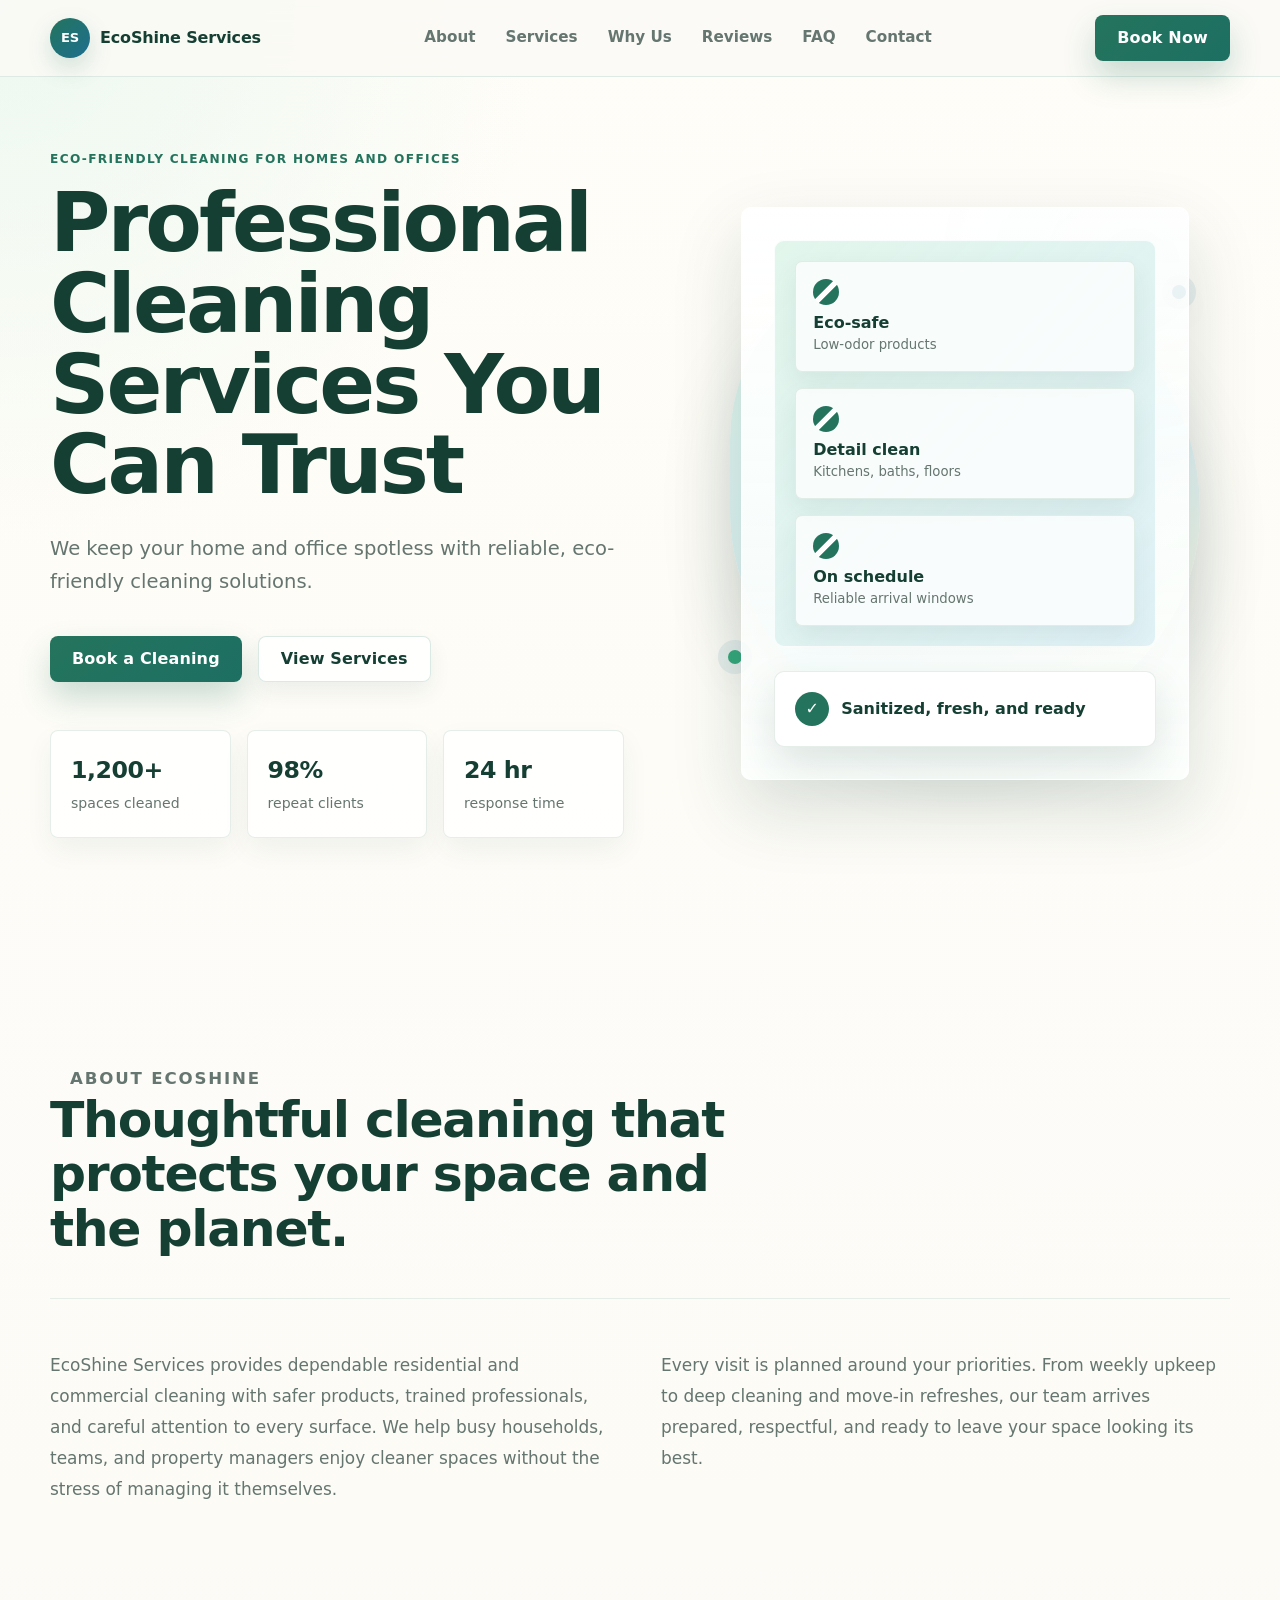
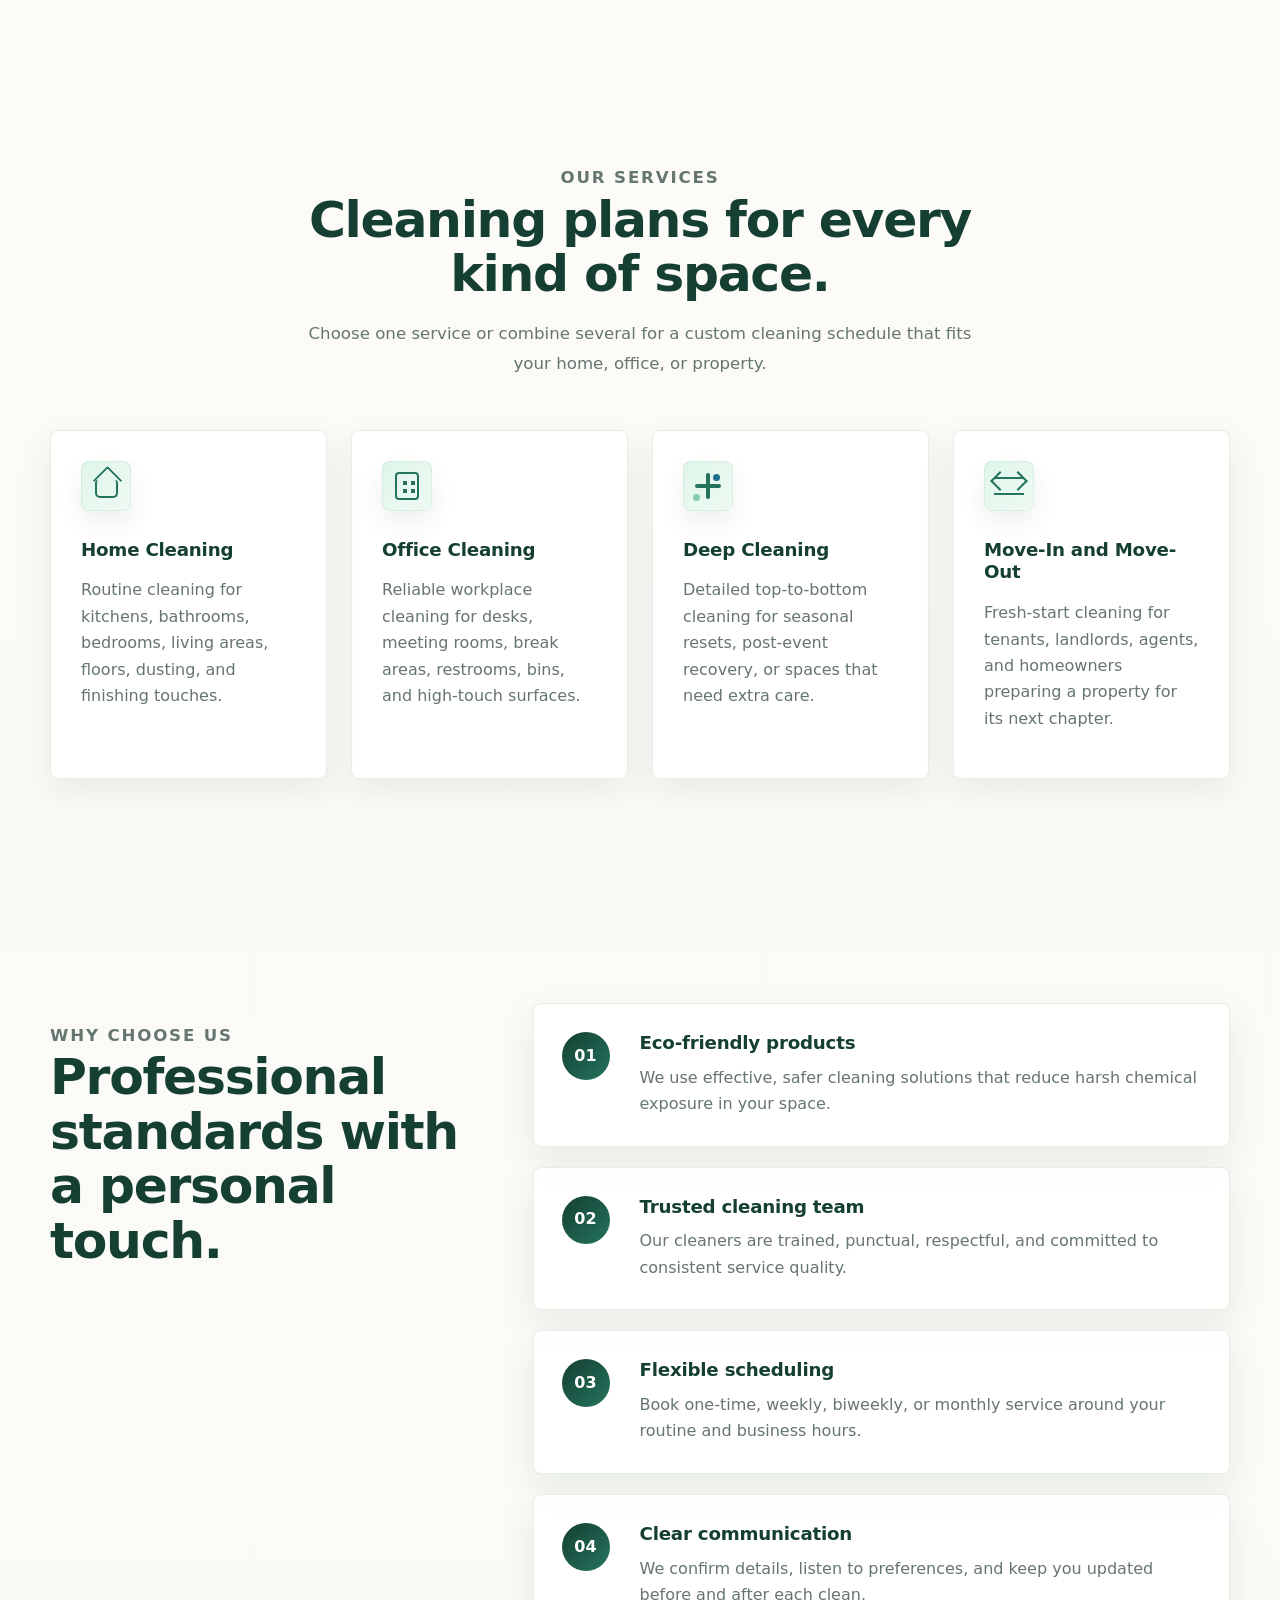
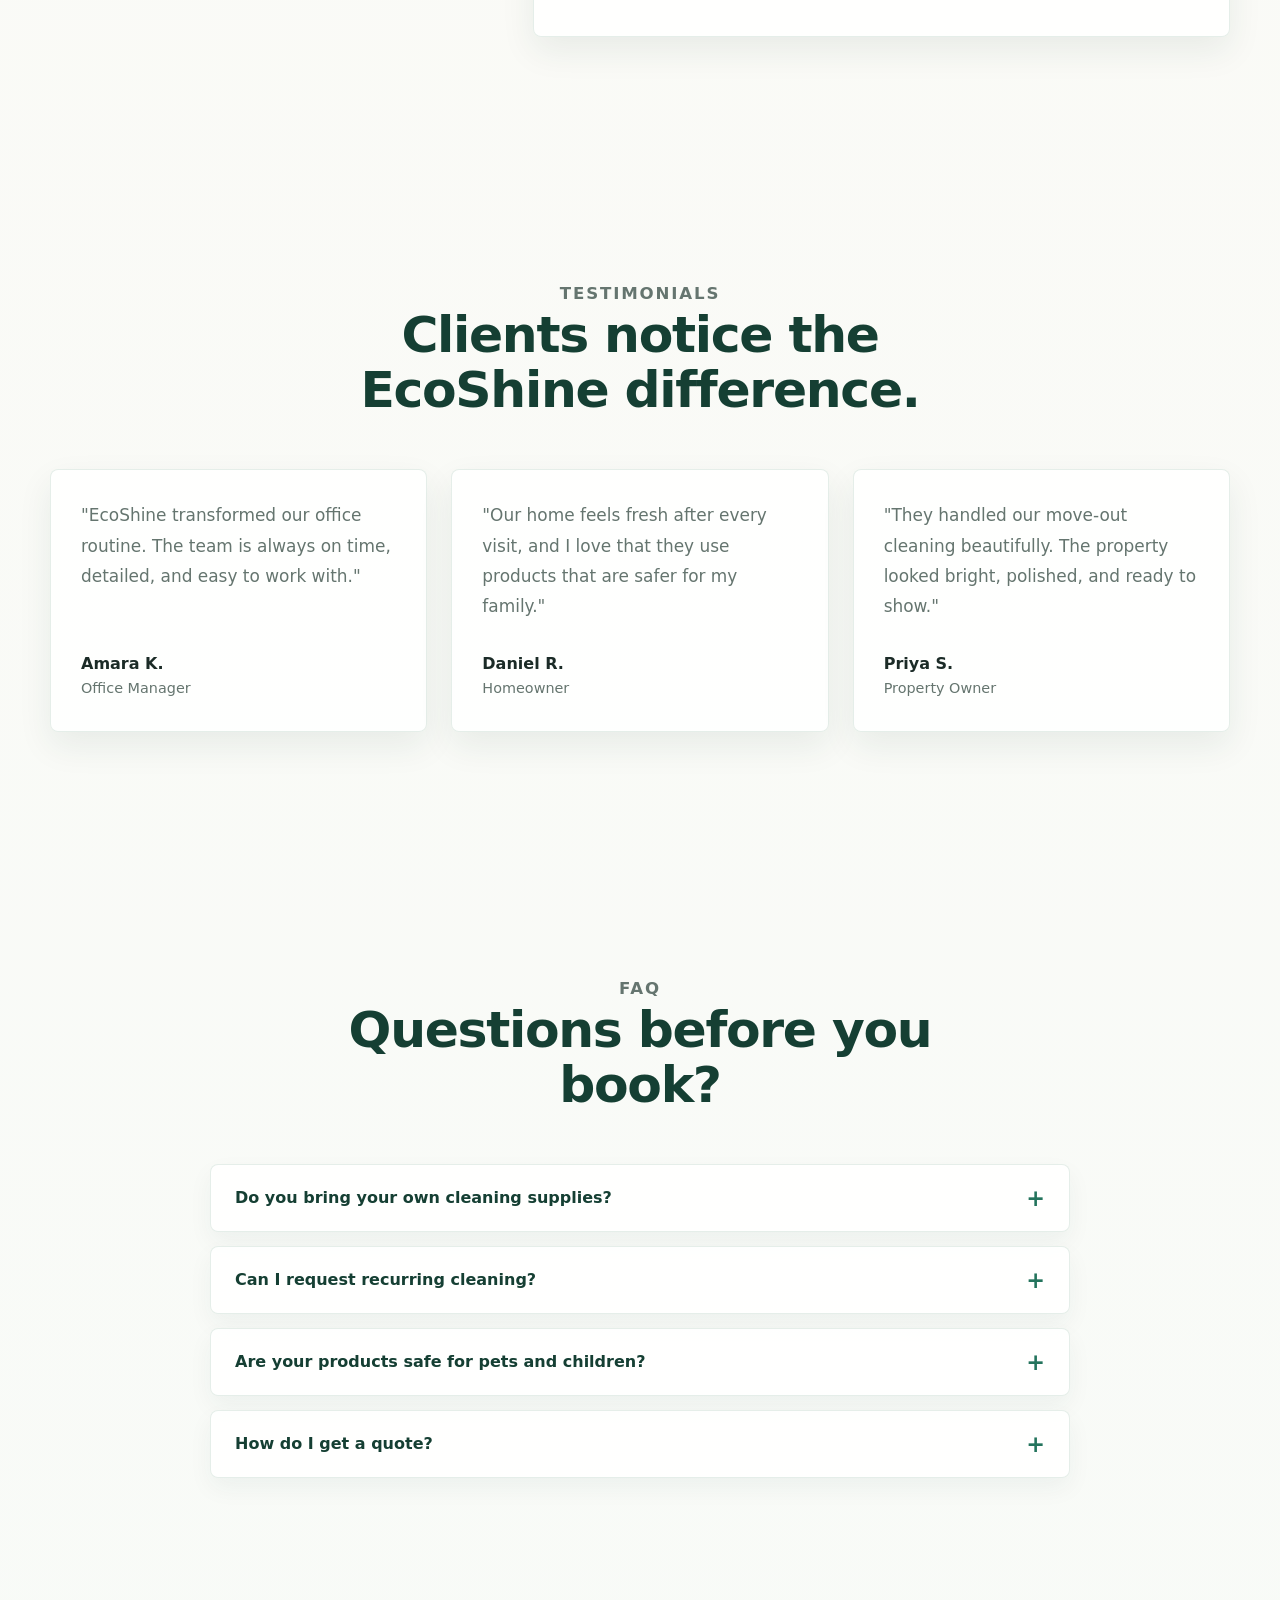
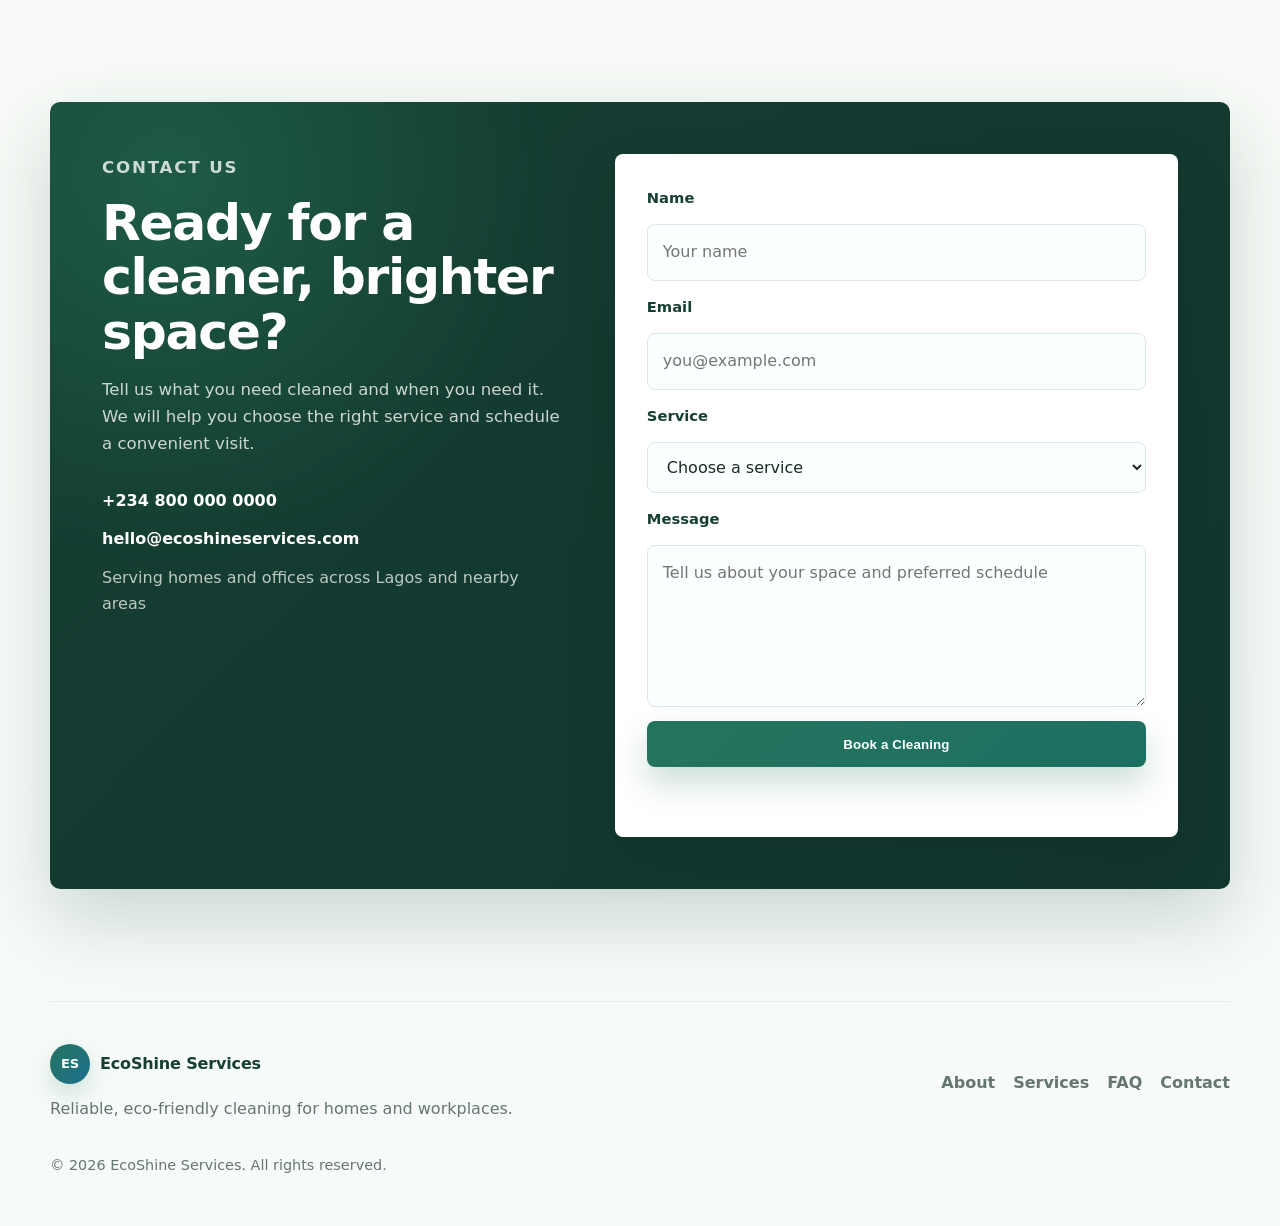
==== index.html @ 2d6f9477 "Clean up visual consistency" ====
<!DOCTYPE html>
<html lang="en">
<head>
  <meta charset="UTF-8">
  <meta name="viewport" content="width=device-width, initial-scale=1.0">
  <title>EcoShine Services | Professional Cleaning Services</title>
  <link rel="stylesheet" href="style.css">
</head>
<body>
  <header class="site-header" id="top">
    <nav class="navbar" aria-label="Primary navigation">
      <a class="brand" href="#hero" aria-label="EcoShine Services home">
        <span class="brand-mark">ES</span>
        <span>EcoShine Services</span>
      </a>

      <button class="menu-toggle" type="button" aria-label="Open navigation menu" aria-expanded="false">
        <span></span>
        <span></span>
        <span></span>
      </button>

      <ul class="nav-links">
        <li><a href="#about">About</a></li>
        <li><a href="#services">Services</a></li>
        <li><a href="#why-us">Why Us</a></li>
        <li><a href="#testimonials">Reviews</a></li>
        <li><a href="#faq">FAQ</a></li>
        <li><a href="#contact">Contact</a></li>
      </ul>

      <a class="nav-cta" href="#contact">Book Now</a>
    </nav>
  </header>

  <main>
    <section class="hero section" id="hero">
      <div class="hero-content">
        <p class="eyebrow">Eco-friendly cleaning for homes and offices</p>
        <h1>Professional Cleaning Services You Can Trust</h1>
        <p class="hero-text">We keep your home and office spotless with reliable, eco-friendly cleaning solutions.</p>
        <div class="hero-actions">
          <a class="btn btn-primary" href="#contact">Book a Cleaning</a>
          <a class="btn btn-secondary" href="#services">View Services</a>
        </div>
        <div class="hero-stats" aria-label="EcoShine highlights">
          <div>
            <strong>1,200+</strong>
            <span>spaces cleaned</span>
          </div>
          <div>
            <strong>98%</strong>
            <span>repeat clients</span>
          </div>
          <div>
            <strong>24 hr</strong>
            <span>response time</span>
          </div>
        </div>
      </div>

      <div class="hero-visual" aria-label="EcoShine cleaning service highlights">
        <div class="sparkle sparkle-one"></div>
        <div class="sparkle sparkle-two"></div>
        <div class="clean-card">
          <div class="window-scene">
            <span>
              <strong>Eco-safe</strong>
              <small>Low-odor products</small>
            </span>
            <span>
              <strong>Detail clean</strong>
              <small>Kitchens, baths, floors</small>
            </span>
            <span>
              <strong>On schedule</strong>
              <small>Reliable arrival windows</small>
            </span>
          </div>
          <div class="check-card">
            <span class="check-icon">&#10003;</span>
            <p>Sanitized, fresh, and ready</p>
          </div>
        </div>
      </div>
    </section>

    <section class="section about" id="about">
      <div class="section-copy">
        <p class="eyebrow">About EcoShine</p>
        <h2>Thoughtful cleaning that protects your space and the planet.</h2>
      </div>
      <div class="about-grid">
        <p>EcoShine Services provides dependable residential and commercial cleaning with safer products, trained professionals, and careful attention to every surface. We help busy households, teams, and property managers enjoy cleaner spaces without the stress of managing it themselves.</p>
        <p>Every visit is planned around your priorities. From weekly upkeep to deep cleaning and move-in refreshes, our team arrives prepared, respectful, and ready to leave your space looking its best.</p>
      </div>
    </section>

    <section class="section services" id="services">
      <div class="section-copy centered">
        <p class="eyebrow">Our Services</p>
        <h2>Cleaning plans for every kind of space.</h2>
        <p>Choose one service or combine several for a custom cleaning schedule that fits your home, office, or property.</p>
      </div>
      <div class="cards service-grid">
        <article class="card">
          <span class="card-icon icon-home" aria-hidden="true">
            <span></span>
          </span>
          <h3>Home Cleaning</h3>
          <p>Routine cleaning for kitchens, bathrooms, bedrooms, living areas, floors, dusting, and finishing touches.</p>
        </article>
        <article class="card">
          <span class="card-icon icon-office" aria-hidden="true">
            <span></span>
          </span>
          <h3>Office Cleaning</h3>
          <p>Reliable workplace cleaning for desks, meeting rooms, break areas, restrooms, bins, and high-touch surfaces.</p>
        </article>
        <article class="card">
          <span class="card-icon icon-deep" aria-hidden="true">
            <span></span>
          </span>
          <h3>Deep Cleaning</h3>
          <p>Detailed top-to-bottom cleaning for seasonal resets, post-event recovery, or spaces that need extra care.</p>
        </article>
        <article class="card">
          <span class="card-icon icon-move" aria-hidden="true">
            <span></span>
          </span>
          <h3>Move-In and Move-Out</h3>
          <p>Fresh-start cleaning for tenants, landlords, agents, and homeowners preparing a property for its next chapter.</p>
        </article>
      </div>
    </section>

    <section class="section why-us" id="why-us">
      <div class="section-copy">
        <p class="eyebrow">Why Choose Us</p>
        <h2>Professional standards with a personal touch.</h2>
      </div>
      <div class="why-list">
        <div class="why-item">
          <span>01</span>
          <div>
            <h3>Eco-friendly products</h3>
            <p>We use effective, safer cleaning solutions that reduce harsh chemical exposure in your space.</p>
          </div>
        </div>
        <div class="why-item">
          <span>02</span>
          <div>
            <h3>Trusted cleaning team</h3>
            <p>Our cleaners are trained, punctual, respectful, and committed to consistent service quality.</p>
          </div>
        </div>
        <div class="why-item">
          <span>03</span>
          <div>
            <h3>Flexible scheduling</h3>
            <p>Book one-time, weekly, biweekly, or monthly service around your routine and business hours.</p>
          </div>
        </div>
        <div class="why-item">
          <span>04</span>
          <div>
            <h3>Clear communication</h3>
            <p>We confirm details, listen to preferences, and keep you updated before and after each clean.</p>
          </div>
        </div>
      </div>
    </section>

    <section class="section testimonials" id="testimonials">
      <div class="section-copy centered">
        <p class="eyebrow">Testimonials</p>
        <h2>Clients notice the EcoShine difference.</h2>
      </div>
      <div class="cards testimonial-grid">
        <article class="testimonial">
          <p>"EcoShine transformed our office routine. The team is always on time, detailed, and easy to work with."</p>
          <div>
            <strong>Amara K.</strong>
            <span>Office Manager</span>
          </div>
        </article>
        <article class="testimonial">
          <p>"Our home feels fresh after every visit, and I love that they use products that are safer for my family."</p>
          <div>
            <strong>Daniel R.</strong>
            <span>Homeowner</span>
          </div>
        </article>
        <article class="testimonial">
          <p>"They handled our move-out cleaning beautifully. The property looked bright, polished, and ready to show."</p>
          <div>
            <strong>Priya S.</strong>
            <span>Property Owner</span>
          </div>
        </article>
      </div>
    </section>

    <section class="section faq" id="faq">
      <div class="section-copy centered">
        <p class="eyebrow">FAQ</p>
        <h2>Questions before you book?</h2>
      </div>
      <div class="faq-list">
        <div class="faq-item">
          <button class="faq-question" type="button" aria-expanded="false">
            Do you bring your own cleaning supplies?
            <span>+</span>
          </button>
          <div class="faq-answer">
            <p>Yes. Our team brings professional cleaning supplies and equipment, including eco-friendly products for most surfaces.</p>
          </div>
        </div>
        <div class="faq-item">
          <button class="faq-question" type="button" aria-expanded="false">
            Can I request recurring cleaning?
            <span>+</span>
          </button>
          <div class="faq-answer">
            <p>Absolutely. We offer weekly, biweekly, monthly, and custom schedules for homes and offices.</p>
          </div>
        </div>
        <div class="faq-item">
          <button class="faq-question" type="button" aria-expanded="false">
            Are your products safe for pets and children?
            <span>+</span>
          </button>
          <div class="faq-answer">
            <p>We prioritize safer, low-odor cleaning options. Tell us about sensitivities or special requirements when booking.</p>
          </div>
        </div>
        <div class="faq-item">
          <button class="faq-question" type="button" aria-expanded="false">
            How do I get a quote?
            <span>+</span>
          </button>
          <div class="faq-answer">
            <p>Send your space type, approximate size, preferred service, and schedule through the contact form. We will respond with a clear quote.</p>
          </div>
        </div>
      </div>
    </section>

    <section class="section contact" id="contact">
      <div class="contact-panel">
        <div class="contact-info">
          <p class="eyebrow">Contact Us</p>
          <h2>Ready for a cleaner, brighter space?</h2>
          <p>Tell us what you need cleaned and when you need it. We will help you choose the right service and schedule a convenient visit.</p>
          <div class="contact-methods">
            <a href="tel:+2348000000000">+234 800 000 0000</a>
            <a href="mailto:hello@ecoshineservices.com">hello@ecoshineservices.com</a>
            <span>Serving homes and offices across Lagos and nearby areas</span>
          </div>
        </div>

        <form class="contact-form">
          <label for="name">Name</label>
          <input id="name" name="name" type="text" placeholder="Your name" required>

          <label for="email">Email</label>
          <input id="email" name="email" type="email" placeholder="you@example.com" required>

          <label for="service">Service</label>
          <select id="service" name="service" required>
            <option value="">Choose a service</option>
            <option>Home Cleaning</option>
            <option>Office Cleaning</option>
            <option>Deep Cleaning</option>
            <option>Move-In and Move-Out</option>
          </select>

          <label for="message">Message</label>
          <textarea id="message" name="message" rows="5" placeholder="Tell us about your space and preferred schedule" required></textarea>

          <button class="btn btn-primary" type="submit">Book a Cleaning</button>
          <p class="form-status" role="status" aria-live="polite"></p>
        </form>
      </div>
    </section>
  </main>

  <footer class="footer">
    <div>
      <a class="brand" href="#hero">
        <span class="brand-mark">ES</span>
        <span>EcoShine Services</span>
      </a>
      <p>Reliable, eco-friendly cleaning for homes and workplaces.</p>
    </div>
    <div class="footer-links">
      <a href="#about">About</a>
      <a href="#services">Services</a>
      <a href="#faq">FAQ</a>
      <a href="#contact">Contact</a>
    </div>
    <p class="copyright">&copy; 2026 EcoShine Services. All rights reserved.</p>
  </footer>

  <script src="script.js"></script>
</body>
</html>
---- style.css ----
:root {
  --green-900: #153f33;
  --green-700: #24745d;
  --green-500: #35a67b;
  --mint: #dff5ea;
  --blue: #1d6f8f;
  --cream: #fbfaf6;
  --white: #ffffff;
  --ink: #1b2b27;
  --muted: #65756f;
  --line: #dbe8e1;
  --soft-line: rgba(219, 232, 225, 0.72);
  --shadow: 0 24px 60px rgba(21, 63, 51, 0.13);
  --shadow-soft: 0 14px 34px rgba(21, 63, 51, 0.08);
  --shadow-hover: 0 24px 54px rgba(21, 63, 51, 0.14);
  --radius: 8px;
}

* {
  box-sizing: border-box;
}

html {
  scroll-behavior: smooth;
  scroll-padding-top: 90px;
}

body {
  margin: 0;
  font-family: Inter, ui-sans-serif, system-ui, -apple-system, BlinkMacSystemFont, "Segoe UI", Arial, sans-serif;
  color: var(--ink);
  background:
    radial-gradient(circle at top left, rgba(223, 245, 234, 0.58), transparent 34rem),
    linear-gradient(180deg, #fffdf8 0%, var(--cream) 38%, #f7fbf8 100%);
  line-height: 1.65;
  text-rendering: optimizeLegibility;
}

img,
svg {
  max-width: 100%;
}

a {
  color: inherit;
  text-decoration: none;
}

.site-header {
  position: sticky;
  top: 0;
  z-index: 20;
  background: rgba(251, 250, 246, 0.9);
  border-bottom: 1px solid rgba(219, 232, 225, 0.9);
  backdrop-filter: blur(16px);
}

.navbar {
  width: min(1180px, calc(100% - 32px));
  min-height: 76px;
  margin: 0 auto;
  display: flex;
  align-items: center;
  justify-content: space-between;
  gap: 22px;
}

.brand {
  display: inline-flex;
  align-items: center;
  gap: 10px;
  font-weight: 800;
  color: var(--green-900);
  white-space: nowrap;
  letter-spacing: -0.01em;
}

.brand-mark {
  width: 40px;
  height: 40px;
  display: inline-grid;
  place-items: center;
  border-radius: 50%;
  color: var(--white);
  background: linear-gradient(135deg, var(--green-700), var(--blue));
  box-shadow: 0 10px 24px rgba(36, 116, 93, 0.2);
  font-size: 0.82rem;
}

.nav-links {
  display: flex;
  align-items: center;
  justify-content: center;
  gap: 6px;
  padding: 0;
  margin: 0;
  list-style: none;
  color: var(--muted);
  font-weight: 600;
  font-size: 0.95rem;
}

.nav-links a {
  display: inline-flex;
  padding: 9px 12px;
  border-radius: 999px;
  transition: color 0.2s ease, background-color 0.2s ease;
}

.nav-links a:hover,
.nav-links a:focus {
  color: var(--green-700);
  background: rgba(223, 245, 234, 0.68);
}

.nav-cta,
.btn {
  display: inline-flex;
  align-items: center;
  justify-content: center;
  min-height: 46px;
  padding: 0 22px;
  border: 0;
  border-radius: var(--radius);
  font-weight: 800;
  cursor: pointer;
  letter-spacing: 0.01em;
  transition: transform 0.22s ease, box-shadow 0.22s ease, background-color 0.22s ease, border-color 0.22s ease;
}

.nav-cta,
.btn-primary {
  color: var(--white);
  background: linear-gradient(135deg, var(--green-700), #1d6f62);
  box-shadow: 0 16px 32px rgba(36, 116, 93, 0.24);
}

.btn-secondary {
  color: var(--green-900);
  background: rgba(255, 255, 255, 0.86);
  border: 1px solid rgba(36, 116, 93, 0.16);
  box-shadow: 0 10px 22px rgba(21, 63, 51, 0.07);
}

.nav-cta:hover,
.nav-cta:focus,
.btn:hover,
.btn:focus {
  transform: translateY(-2px);
}

.nav-cta:hover,
.nav-cta:focus,
.btn-primary:hover,
.btn-primary:focus {
  background: linear-gradient(135deg, #1f6b57, var(--green-500));
  box-shadow: 0 20px 40px rgba(36, 116, 93, 0.28);
}

.btn-secondary:hover,
.btn-secondary:focus {
  border-color: rgba(36, 116, 93, 0.34);
  box-shadow: 0 16px 34px rgba(21, 63, 51, 0.1);
}

.menu-toggle {
  display: none;
  width: 44px;
  height: 44px;
  border: 1px solid var(--line);
  border-radius: var(--radius);
  background: var(--white);
  cursor: pointer;
}

.menu-toggle span {
  display: block;
  width: 20px;
  height: 2px;
  margin: 5px auto;
  background: var(--green-900);
  transition: transform 0.2s ease, opacity 0.2s ease;
}

.menu-toggle.is-open span:nth-child(1) {
  transform: translateY(7px) rotate(45deg);
}

.menu-toggle.is-open span:nth-child(2) {
  opacity: 0;
}

.menu-toggle.is-open span:nth-child(3) {
  transform: translateY(-7px) rotate(-45deg);
}

.section {
  width: min(1180px, calc(100% - 32px));
  margin: 0 auto;
  padding: 112px 0;
}

.hero {
  min-height: calc(100vh - 76px);
  display: grid;
  grid-template-columns: minmax(0, 1.04fr) minmax(340px, 0.96fr);
  align-items: center;
  gap: clamp(44px, 6vw, 78px);
  padding-top: 72px;
  padding-bottom: 96px;
}

.eyebrow {
  margin: 0 0 14px;
  color: var(--green-700);
  font-weight: 800;
  text-transform: uppercase;
  letter-spacing: 0.11em;
  font-size: 0.76rem;
}

h1,
h2,
h3,
p {
  overflow-wrap: anywhere;
}

h1 {
  max-width: 720px;
  margin: 0;
  color: var(--green-900);
  font-size: clamp(2.65rem, 7vw, 5.15rem);
  line-height: 0.98;
  letter-spacing: -0.035em;
}

h2 {
  margin: 0;
  color: var(--green-900);
  font-size: clamp(2.05rem, 4vw, 3.15rem);
  line-height: 1.08;
  letter-spacing: -0.026em;
}

h3 {
  margin: 0 0 10px;
  color: var(--green-900);
  font-size: 1.14rem;
  line-height: 1.25;
  letter-spacing: -0.012em;
}

.hero-text,
.section-copy p,
.about-grid p,
.card p,
.testimonial p,
.contact-info p,
.footer p,
.why-item p,
.faq-answer p {
  color: var(--muted);
}

.hero-text {
  max-width: 610px;
  margin: 26px 0 0;
  font-size: 1.22rem;
  line-height: 1.7;
}

.hero-actions {
  display: flex;
  flex-wrap: wrap;
  gap: 16px;
  margin-top: 38px;
}

.hero-stats {
  display: grid;
  grid-template-columns: repeat(3, minmax(0, 1fr));
  gap: 16px;
  margin-top: 48px;
}

.hero-stats div {
  padding: 20px;
  border: 1px solid var(--soft-line);
  border-radius: var(--radius);
  background: rgba(255, 255, 255, 0.78);
  box-shadow: 0 12px 28px rgba(21, 63, 51, 0.06);
  transition: transform 0.22s ease, box-shadow 0.22s ease;
}

.hero-stats div:hover {
  transform: translateY(-3px);
  box-shadow: var(--shadow-soft);
}

.hero-stats strong {
  display: block;
  color: var(--green-900);
  font-size: 1.48rem;
  letter-spacing: -0.02em;
}

.hero-stats span {
  color: var(--muted);
  font-size: 0.88rem;
}

.hero-visual {
  position: relative;
  min-height: 540px;
  display: grid;
  place-items: center;
  isolation: isolate;
}

.hero-visual::before {
  content: "";
  position: absolute;
  width: min(470px, 92%);
  aspect-ratio: 1;
  border-radius: 42% 58% 50% 50%;
  background:
    radial-gradient(circle at 24% 22%, rgba(255, 255, 255, 0.92) 0 11%, transparent 12%),
    linear-gradient(145deg, var(--mint), #d9eef4 58%, #fff8dc);
  box-shadow: 0 32px 70px rgba(21, 63, 51, 0.15);
  z-index: -2;
}

.clean-card {
  position: relative;
  width: min(448px, 100%);
  min-height: 448px;
  display: grid;
  align-content: space-between;
  gap: 24px;
  padding: 32px;
  border: 1px solid rgba(255, 255, 255, 0.86);
  border-radius: 10px;
  background:
    linear-gradient(180deg, rgba(255, 255, 255, 0.92), rgba(251, 255, 253, 0.82)),
    radial-gradient(circle at 88% 10%, rgba(53, 166, 123, 0.2), transparent 34%);
  box-shadow: 0 28px 70px rgba(21, 63, 51, 0.16);
  overflow: hidden;
}

.window-scene {
  display: grid;
  gap: 16px;
  padding: 20px;
  border-radius: 10px;
  background:
    linear-gradient(135deg, rgba(223, 245, 234, 0.92), rgba(217, 238, 244, 0.82)),
    var(--white);
  border: 1px solid rgba(255, 255, 255, 0.82);
}

.window-scene span {
  display: grid;
  gap: 4px;
  min-height: 80px;
  padding: 17px;
  border: 1px solid rgba(219, 232, 225, 0.82);
  border-radius: 7px;
  background: rgba(255, 255, 255, 0.76);
  box-shadow: 0 10px 24px rgba(21, 63, 51, 0.07);
  transition: transform 0.22s ease, box-shadow 0.22s ease, border-color 0.22s ease;
}

.window-scene span:hover {
  transform: translateY(-2px);
  border-color: rgba(53, 166, 123, 0.24);
  box-shadow: 0 16px 34px rgba(21, 63, 51, 0.1);
}

.window-scene span::before {
  content: "";
  width: 26px;
  height: 26px;
  margin-bottom: 4px;
  border-radius: 50%;
  background:
    linear-gradient(135deg, transparent 42%, var(--white) 43% 57%, transparent 58%),
    var(--green-700);
}

.window-scene strong {
  color: var(--green-900);
  font-size: 1rem;
  line-height: 1.2;
}

.window-scene small {
  color: var(--muted);
  font-size: 0.83rem;
  line-height: 1.35;
}

.plant,
.spray-bottle {
  display: none;
}

.check-card {
  position: relative;
  max-width: none;
  display: flex;
  align-items: center;
  gap: 12px;
  padding: 20px;
  border: 1px solid var(--soft-line);
  border-radius: 10px;
  background: var(--white);
  box-shadow: 0 18px 42px rgba(21, 63, 51, 0.13);
}

.check-card p {
  margin: 0;
  font-weight: 700;
  color: var(--green-900);
  line-height: 1.25;
}

.check-icon {
  flex: 0 0 34px;
  width: 34px;
  height: 34px;
  display: grid;
  place-items: center;
  border-radius: 50%;
  color: var(--white);
  background: var(--green-700);
}

.sparkle {
  position: absolute;
  width: 14px;
  height: 14px;
  border-radius: 50%;
  background: var(--blue);
  box-shadow:
    0 0 0 10px rgba(29, 111, 143, 0.09),
    0 14px 34px rgba(21, 63, 51, 0.12);
  z-index: -1;
}

.sparkle-one {
  top: 78px;
  right: 44px;
}

.sparkle-two {
  left: 28px;
  bottom: 116px;
  background: var(--green-500);
}

.section-copy {
  max-width: 720px;
}

.section-copy.centered {
  margin: 0 auto 52px;
  text-align: center;
}

.section-copy:not(.centered) {
  margin-bottom: 42px;
}

.section-copy p {
  max-width: 680px;
  margin: 18px auto 0;
  font-size: 1.04rem;
  line-height: 1.75;
}

.about-grid {
  display: grid;
  grid-template-columns: repeat(2, minmax(0, 1fr));
  gap: 42px;
  padding-top: 34px;
  border-top: 1px solid var(--soft-line);
  font-size: 1.06rem;
  line-height: 1.82;
}

.cards {
  display: grid;
  gap: 24px;
}

.service-grid {
  grid-template-columns: repeat(4, minmax(0, 1fr));
}

.service-grid .card {
  position: relative;
  overflow: hidden;
}

.service-grid .card::before {
  content: "";
  position: absolute;
  inset: 0 0 auto;
  height: 3px;
  background: linear-gradient(90deg, var(--green-500), var(--blue));
  opacity: 0;
  transition: opacity 0.24s ease;
}

.service-grid .card:hover::before {
  opacity: 1;
}

.card,
.testimonial {
  padding: 30px;
  border: 1px solid var(--soft-line);
  border-radius: var(--radius);
  background: rgba(255, 255, 255, 0.86);
  box-shadow: var(--shadow-soft);
  transition: transform 0.24s ease, box-shadow 0.24s ease, border-color 0.24s ease, background-color 0.24s ease;
}

.card:hover,
.testimonial:hover {
  transform: translateY(-6px);
  border-color: rgba(53, 166, 123, 0.26);
  background: var(--white);
  box-shadow: var(--shadow-hover);
}

.card-icon {
  width: 50px;
  height: 50px;
  display: grid;
  place-items: center;
  margin-bottom: 28px;
  border-radius: 8px;
  color: var(--green-900);
  background: linear-gradient(135deg, var(--mint), #eefaf3);
  box-shadow: inset 0 0 0 1px rgba(36, 116, 93, 0.08), 0 12px 24px rgba(21, 63, 51, 0.08);
  transition: transform 0.24s ease, background 0.24s ease, box-shadow 0.24s ease;
}

.card:hover .card-icon {
  transform: translateY(-2px) scale(1.04);
  background: linear-gradient(135deg, #ecfbf3, #dff5ff);
  box-shadow: inset 0 0 0 1px rgba(36, 116, 93, 0.14), 0 16px 30px rgba(21, 63, 51, 0.12);
}

.card-icon,
.card-icon span {
  position: relative;
}

.card-icon span,
.card-icon span::before,
.card-icon span::after {
  display: block;
  content: "";
}

.icon-home span {
  width: 23px;
  height: 18px;
  margin-top: 7px;
  border: 2px solid var(--green-700);
  border-top: 0;
  border-radius: 3px 3px 5px 5px;
}

.icon-home span::before {
  position: absolute;
  width: 19px;
  height: 19px;
  left: 0;
  right: 0;
  top: -10px;
  margin: auto;
  border-left: 2px solid var(--green-700);
  border-top: 2px solid var(--green-700);
  border-radius: 3px 0 0;
  transform: rotate(45deg);
}

.icon-office span {
  width: 24px;
  height: 28px;
  border: 2px solid var(--green-700);
  border-radius: 4px;
  background:
    linear-gradient(var(--green-700), var(--green-700)) 6px 7px / 4px 4px no-repeat,
    linear-gradient(var(--green-700), var(--green-700)) 14px 7px / 4px 4px no-repeat,
    linear-gradient(var(--green-700), var(--green-700)) 6px 15px / 4px 4px no-repeat,
    linear-gradient(var(--green-700), var(--green-700)) 14px 15px / 4px 4px no-repeat;
}

.icon-deep span {
  width: 28px;
  height: 28px;
}

.icon-deep span::before,
.icon-deep span::after {
  position: absolute;
  left: 50%;
  top: 50%;
  width: 4px;
  height: 26px;
  border-radius: 999px;
  background: var(--green-700);
  transform: translate(-50%, -50%);
}

.icon-deep span::after {
  transform: translate(-50%, -50%) rotate(90deg);
}

.icon-deep::after {
  content: "";
  position: absolute;
  right: 13px;
  top: 13px;
  width: 7px;
  height: 7px;
  border-radius: 50%;
  background: var(--blue);
  box-shadow: -20px 20px 0 rgba(53, 166, 123, 0.55);
}

.icon-move span {
  width: 30px;
  height: 18px;
  border-top: 2px solid var(--green-700);
  border-bottom: 2px solid var(--green-700);
}

.icon-move span::before,
.icon-move span::after {
  position: absolute;
  top: -5px;
  width: 12px;
  height: 12px;
  border-top: 2px solid var(--green-700);
}

.icon-move span::before {
  left: -1px;
  border-left: 2px solid var(--green-700);
  transform: rotate(-45deg);
}

.icon-move span::after {
  right: -1px;
  border-right: 2px solid var(--green-700);
  transform: rotate(45deg);
}

.why-us {
  display: grid;
  grid-template-columns: 0.75fr 1.25fr;
  gap: 64px;
  align-items: start;
}

.why-list {
  display: grid;
  gap: 20px;
}

.why-item {
  display: grid;
  grid-template-columns: 58px 1fr;
  gap: 20px;
  padding: 28px;
  border: 1px solid var(--soft-line);
  border-radius: var(--radius);
  background: rgba(255, 255, 255, 0.86);
  box-shadow: var(--shadow-soft);
  transition: transform 0.24s ease, box-shadow 0.24s ease, border-color 0.24s ease;
}

.why-item:hover {
  transform: translateX(4px);
  border-color: rgba(53, 166, 123, 0.26);
  box-shadow: var(--shadow-hover);
}

.why-item span {
  width: 48px;
  height: 48px;
  display: grid;
  place-items: center;
  border-radius: 50%;
  background: linear-gradient(135deg, var(--green-900), var(--green-700));
  color: var(--white);
  font-weight: 800;
}

.why-item p {
  margin: 0;
}

.testimonial-grid {
  grid-template-columns: repeat(3, minmax(0, 1fr));
}

.testimonial {
  display: flex;
  flex-direction: column;
  justify-content: space-between;
  gap: 30px;
}

.testimonial p {
  margin: 0;
  font-size: 1.06rem;
  line-height: 1.78;
}

.testimonial strong,
.testimonial span {
  display: block;
}

.testimonial span {
  color: var(--muted);
  font-size: 0.9rem;
}

.faq-list {
  max-width: 860px;
  margin: 0 auto;
  display: grid;
  gap: 14px;
}

.faq-item {
  border: 1px solid var(--soft-line);
  border-radius: var(--radius);
  background: rgba(255, 255, 255, 0.88);
  overflow: hidden;
  box-shadow: 0 10px 24px rgba(21, 63, 51, 0.05);
}

.faq-question {
  width: 100%;
  min-height: 66px;
  display: flex;
  align-items: center;
  justify-content: space-between;
  gap: 18px;
  padding: 0 24px;
  border: 0;
  background: transparent;
  color: var(--green-900);
  text-align: left;
  font: inherit;
  font-weight: 800;
  cursor: pointer;
}

.faq-question span {
  flex: 0 0 auto;
  font-size: 1.4rem;
  color: var(--green-700);
}

.faq-answer {
  display: none;
  padding: 0 22px 20px;
}

.faq-item.is-open .faq-answer {
  display: block;
}

.faq-item.is-open .faq-question span {
  transform: rotate(45deg);
}

.contact-panel {
  display: grid;
  grid-template-columns: minmax(0, 0.9fr) minmax(320px, 1.1fr);
  gap: 52px;
  padding: 52px;
  border-radius: 10px;
  background:
    radial-gradient(circle at 10% 10%, rgba(53, 166, 123, 0.28), transparent 30%),
    linear-gradient(135deg, var(--green-900), #12352d);
  box-shadow: 0 30px 80px rgba(21, 63, 51, 0.2);
}

.contact-info h2,
.contact-info p,
.contact-info .eyebrow {
  color: var(--white);
}

.contact-info p {
  opacity: 0.78;
  font-size: 1.04rem;
}

.contact-methods {
  display: grid;
  gap: 12px;
  margin-top: 30px;
  color: var(--white);
  font-weight: 700;
}

.contact-methods span {
  color: rgba(255, 255, 255, 0.72);
  font-weight: 500;
}

.contact-form {
  display: grid;
  gap: 14px;
  padding: 32px;
  border-radius: 8px;
  background: var(--white);
  box-shadow: 0 20px 50px rgba(5, 28, 22, 0.15);
}

.contact-form label {
  color: var(--green-900);
  font-weight: 800;
  font-size: 0.92rem;
}

.contact-form input,
.contact-form select,
.contact-form textarea {
  width: 100%;
  border: 1px solid var(--line);
  border-radius: 8px;
  padding: 14px 15px;
  color: var(--ink);
  background: #fbfffd;
  font: inherit;
}

.contact-form input:focus,
.contact-form select:focus,
.contact-form textarea:focus {
  outline: 3px solid rgba(53, 166, 123, 0.2);
  border-color: var(--green-500);
}

.form-status {
  min-height: 24px;
  margin: 0;
  color: var(--green-700);
  font-weight: 700;
}

.footer {
  width: min(1180px, calc(100% - 32px));
  margin: 0 auto;
  padding: 42px 0 48px;
  display: grid;
  grid-template-columns: 1fr auto;
  gap: 20px;
  align-items: center;
  border-top: 1px solid var(--soft-line);
}

.footer p {
  margin: 12px 0 0;
}

.footer-links {
  display: flex;
  flex-wrap: wrap;
  gap: 18px;
  color: var(--muted);
  font-weight: 700;
}

.copyright {
  grid-column: 1 / -1;
  font-size: 0.9rem;
}

@media (max-width: 980px) {
  .nav-cta {
    display: none;
  }

  .hero,
  .why-us,
  .contact-panel {
    grid-template-columns: 1fr;
  }

  .hero {
    min-height: auto;
    padding-top: 64px;
    padding-bottom: 72px;
  }

  .hero-visual {
    min-height: 500px;
  }

  .service-grid,
  .testimonial-grid {
    grid-template-columns: repeat(2, minmax(0, 1fr));
  }
}

@media (max-width: 760px) {
  .navbar {
    min-height: 68px;
  }

  .menu-toggle {
    display: block;
  }

  .nav-links {
    position: fixed;
    top: 68px;
    left: 16px;
    right: 16px;
    display: none;
    flex-direction: column;
    align-items: stretch;
    gap: 0;
    padding: 10px;
    border: 1px solid var(--line);
    border-radius: 8px;
    background: var(--white);
    box-shadow: var(--shadow);
  }

  .nav-links.is-open {
    display: flex;
  }

  .nav-links a {
    display: block;
    padding: 14px;
    border-radius: 7px;
  }

  .nav-links a:hover,
  .nav-links a:focus {
    background: var(--mint);
  }

  .section {
    padding: 76px 0;
  }

  .hero {
    padding-top: 54px;
    padding-bottom: 68px;
    gap: 42px;
  }

  .hero-stats,
  .about-grid,
  .service-grid,
  .testimonial-grid {
    grid-template-columns: 1fr;
  }

  .hero-visual {
    min-height: 452px;
  }

  .clean-card {
    min-height: 410px;
  }

  .window-scene {
    padding: 14px;
  }

  .window-scene span {
    min-height: 70px;
    padding: 14px;
  }

  .contact-panel,
  .contact-form {
    padding: 28px;
  }

  .footer {
    grid-template-columns: 1fr;
  }
}

@media (max-width: 480px) {
  .navbar,
  .section,
  .footer {
    width: min(100% - 24px, 1180px);
  }

  .brand {
    font-size: 0.95rem;
  }

  .brand-mark {
    width: 36px;
    height: 36px;
  }

  .hero-actions .btn {
    width: 100%;
  }

  .hero-stats div,
  .card,
  .testimonial,
  .why-item {
    padding: 24px;
  }

  .hero-visual {
    min-height: 430px;
  }

  .clean-card {
    min-height: 398px;
    padding: 18px;
  }

  .window-scene {
    gap: 12px;
  }

  .window-scene span {
    min-height: 66px;
  }

  .section-copy.centered {
    margin-bottom: 38px;
  }

  .plant {
    display: none;
  }

  .spray-bottle {
    display: none;
  }

  .check-card {
    max-width: none;
  }

  .why-item {
    grid-template-columns: 1fr;
  }
}
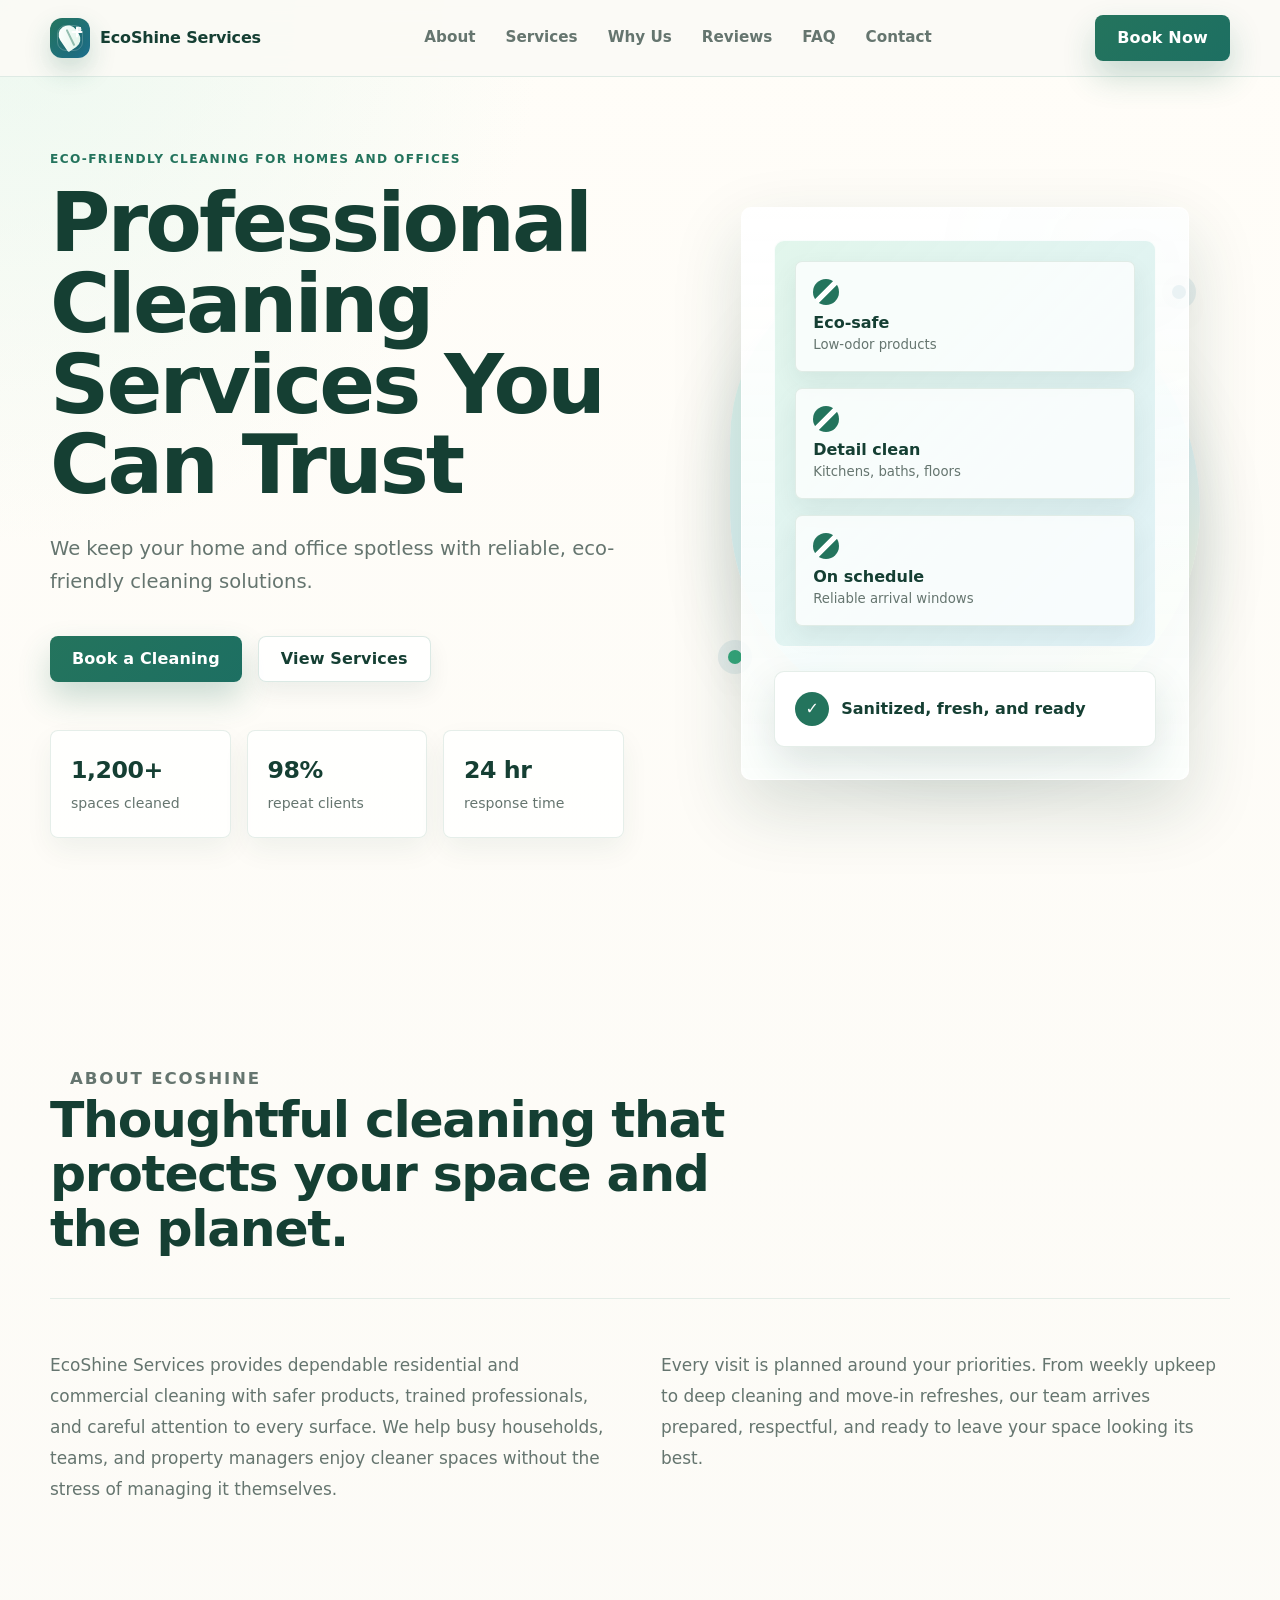
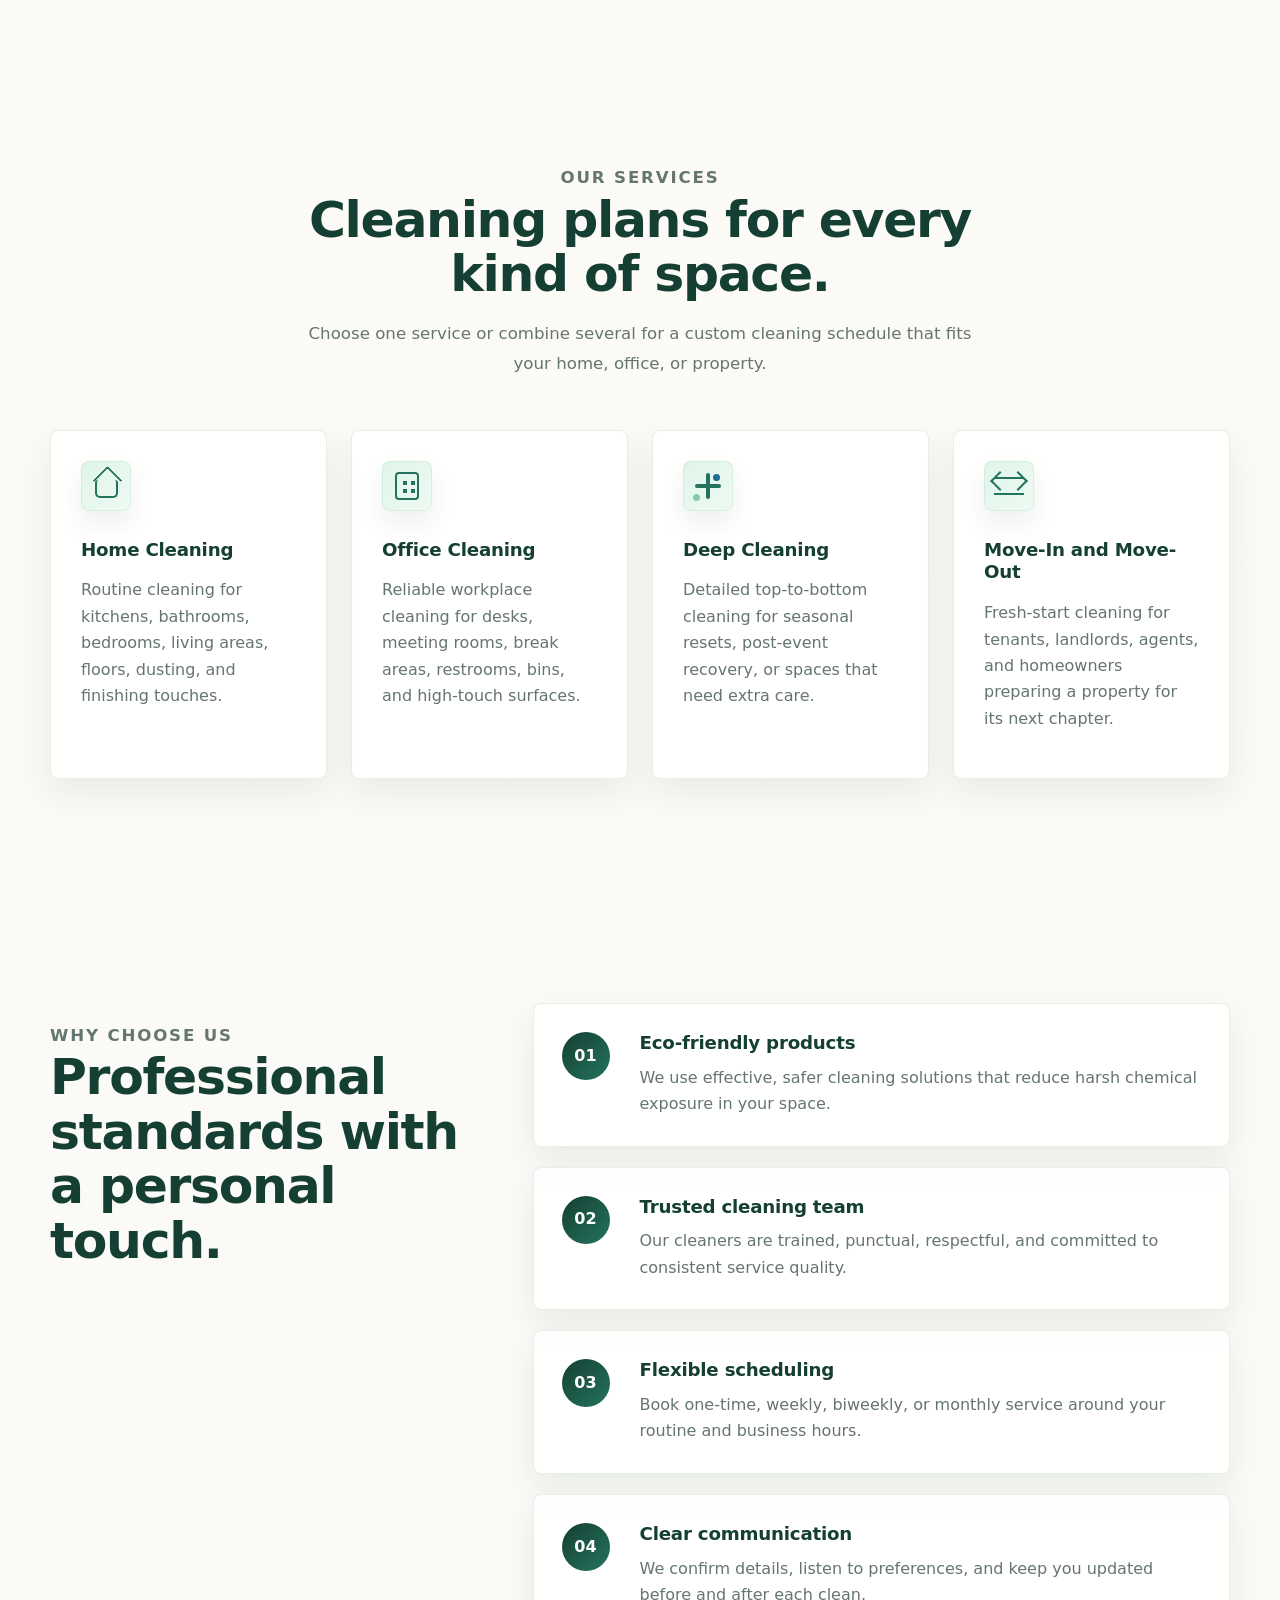
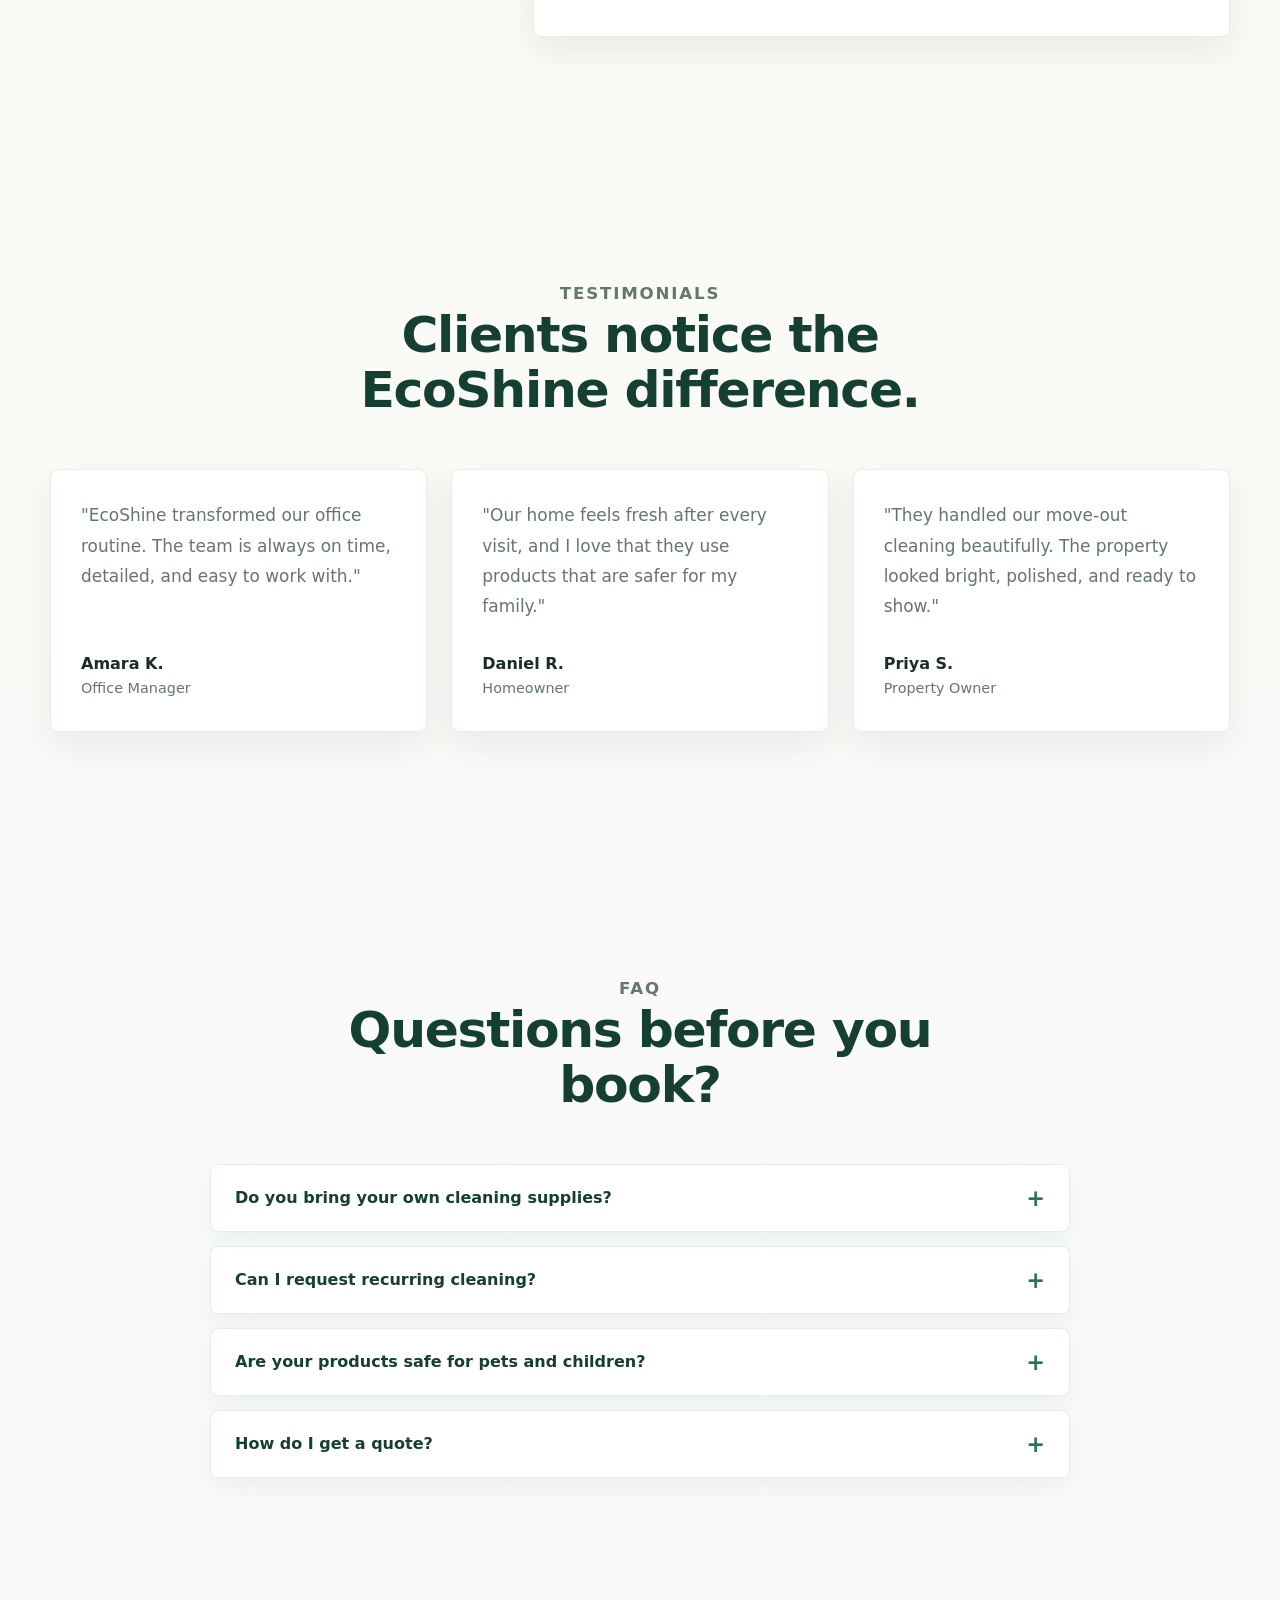
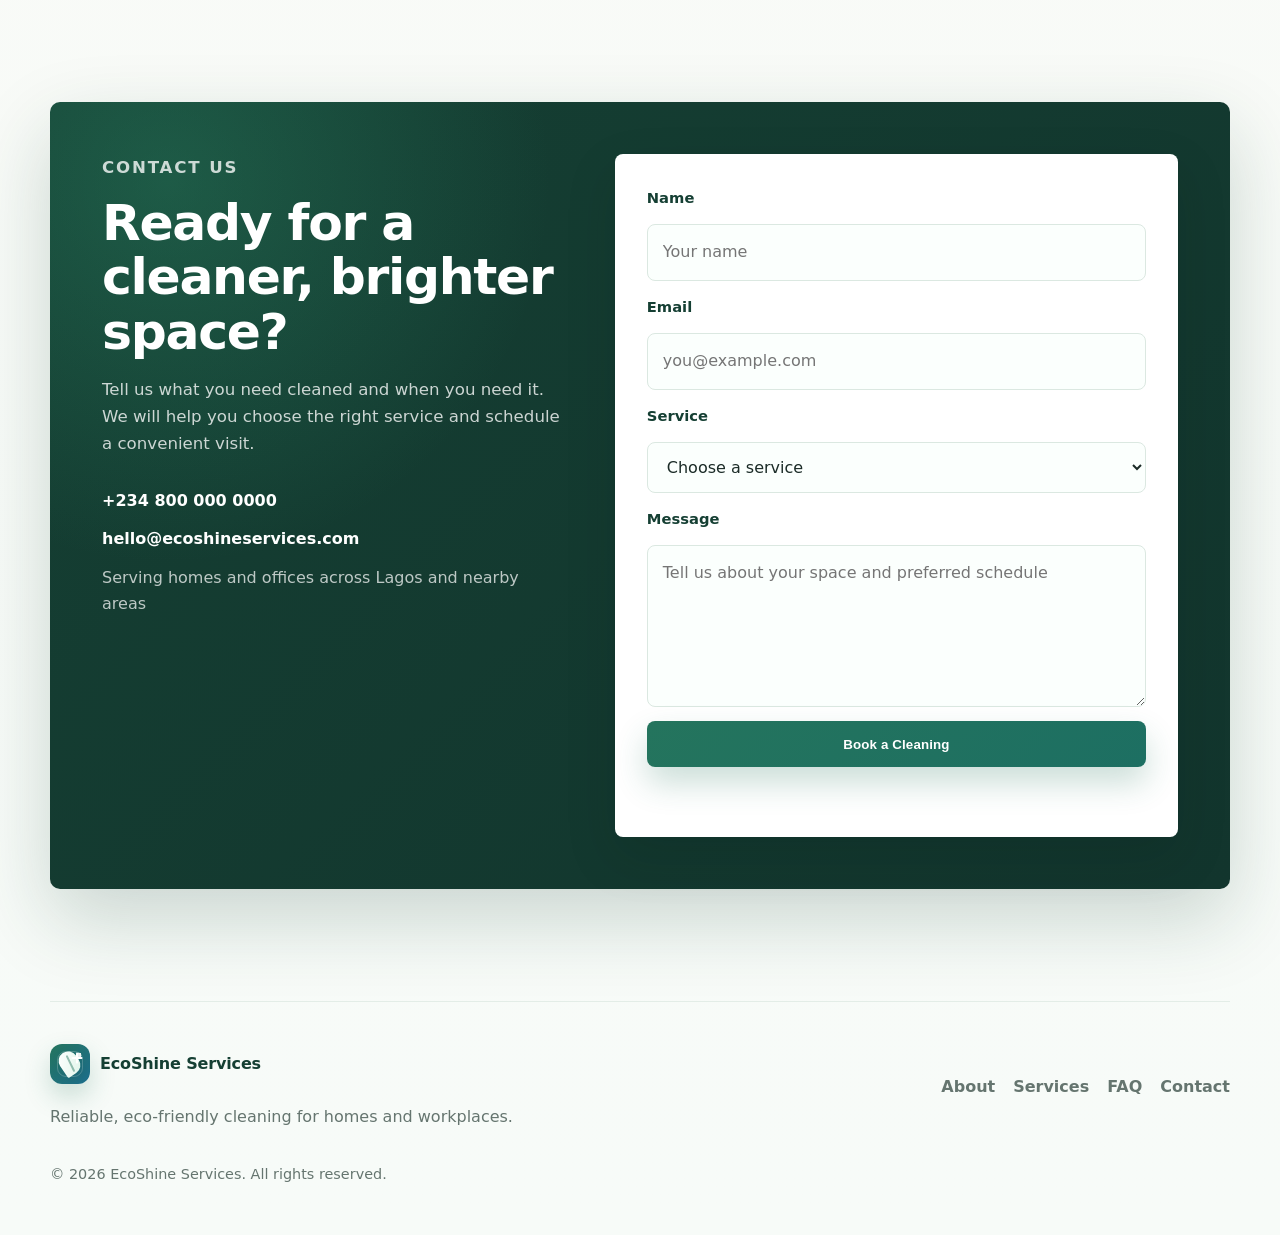
==== commit 8c2b271a: "Clean up visual consistency" ====
--- a/index.html
+++ b/index.html
@@ -10,7 +10,10 @@
   <header class="site-header" id="top">
     <nav class="navbar" aria-label="Primary navigation">
       <a class="brand" href="#hero" aria-label="EcoShine Services home">
-        <span class="brand-mark">ES</span>
+        <span class="brand-mark" aria-hidden="true">
+          <span class="brand-leaf"></span>
+          <span class="brand-shine"></span>
+        </span>
         <span>EcoShine Services</span>
       </a>
 
@@ -288,7 +291,10 @@
   <footer class="footer">
     <div>
       <a class="brand" href="#hero">
-        <span class="brand-mark">ES</span>
+        <span class="brand-mark" aria-hidden="true">
+          <span class="brand-leaf"></span>
+          <span class="brand-shine"></span>
+        </span>
         <span>EcoShine Services</span>
       </a>
       <p>Reliable, eco-friendly cleaning for homes and workplaces.</p>
--- a/style.css
+++ b/style.css
@@ -76,15 +76,78 @@
 }
 
 .brand-mark {
+  position: relative;
   width: 40px;
   height: 40px;
-  display: inline-grid;
-  place-items: center;
-  border-radius: 50%;
-  color: var(--white);
-  background: linear-gradient(135deg, var(--green-700), var(--blue));
-  box-shadow: 0 10px 24px rgba(36, 116, 93, 0.2);
-  font-size: 0.82rem;
+  flex: 0 0 40px;
+  display: inline-block;
+  border-radius: 12px;
+  background:
+    radial-gradient(circle at 72% 28%, rgba(255, 255, 255, 0.95) 0 6%, transparent 7%),
+    linear-gradient(135deg, var(--green-700), var(--blue));
+  box-shadow: 0 12px 26px rgba(36, 116, 93, 0.22);
+  overflow: hidden;
+}
+
+.brand-mark::before {
+  content: "";
+  position: absolute;
+  inset: 7px;
+  border: 1px solid rgba(255, 255, 255, 0.22);
+  border-radius: 9px;
+}
+
+.brand-leaf {
+  position: absolute;
+  left: 10px;
+  bottom: 9px;
+  width: 19px;
+  height: 24px;
+  border-radius: 20px 20px 20px 3px;
+  background: linear-gradient(135deg, #ffffff, #dff5ea);
+  transform: rotate(-34deg);
+  box-shadow: 0 5px 12px rgba(21, 63, 51, 0.16);
+}
+
+.brand-leaf::after {
+  content: "";
+  position: absolute;
+  left: 9px;
+  top: 4px;
+  width: 2px;
+  height: 18px;
+  border-radius: 999px;
+  background: rgba(36, 116, 93, 0.46);
+  transform: rotate(8deg);
+}
+
+.brand-shine {
+  position: absolute;
+  right: 8px;
+  top: 8px;
+  width: 11px;
+  height: 11px;
+}
+
+.brand-shine::before,
+.brand-shine::after {
+  content: "";
+  position: absolute;
+  left: 50%;
+  top: 50%;
+  border-radius: 999px;
+  background: var(--white);
+  transform: translate(-50%, -50%);
+}
+
+.brand-shine::before {
+  width: 2px;
+  height: 11px;
+}
+
+.brand-shine::after {
+  width: 11px;
+  height: 2px;
 }
 
 .nav-links {
@@ -1015,6 +1078,20 @@
   .brand-mark {
     width: 36px;
     height: 36px;
+    flex-basis: 36px;
+    border-radius: 10px;
+  }
+
+  .brand-leaf {
+    left: 9px;
+    bottom: 8px;
+    width: 17px;
+    height: 22px;
+  }
+
+  .brand-shine {
+    right: 7px;
+    top: 7px;
   }
 
   .hero-actions .btn {
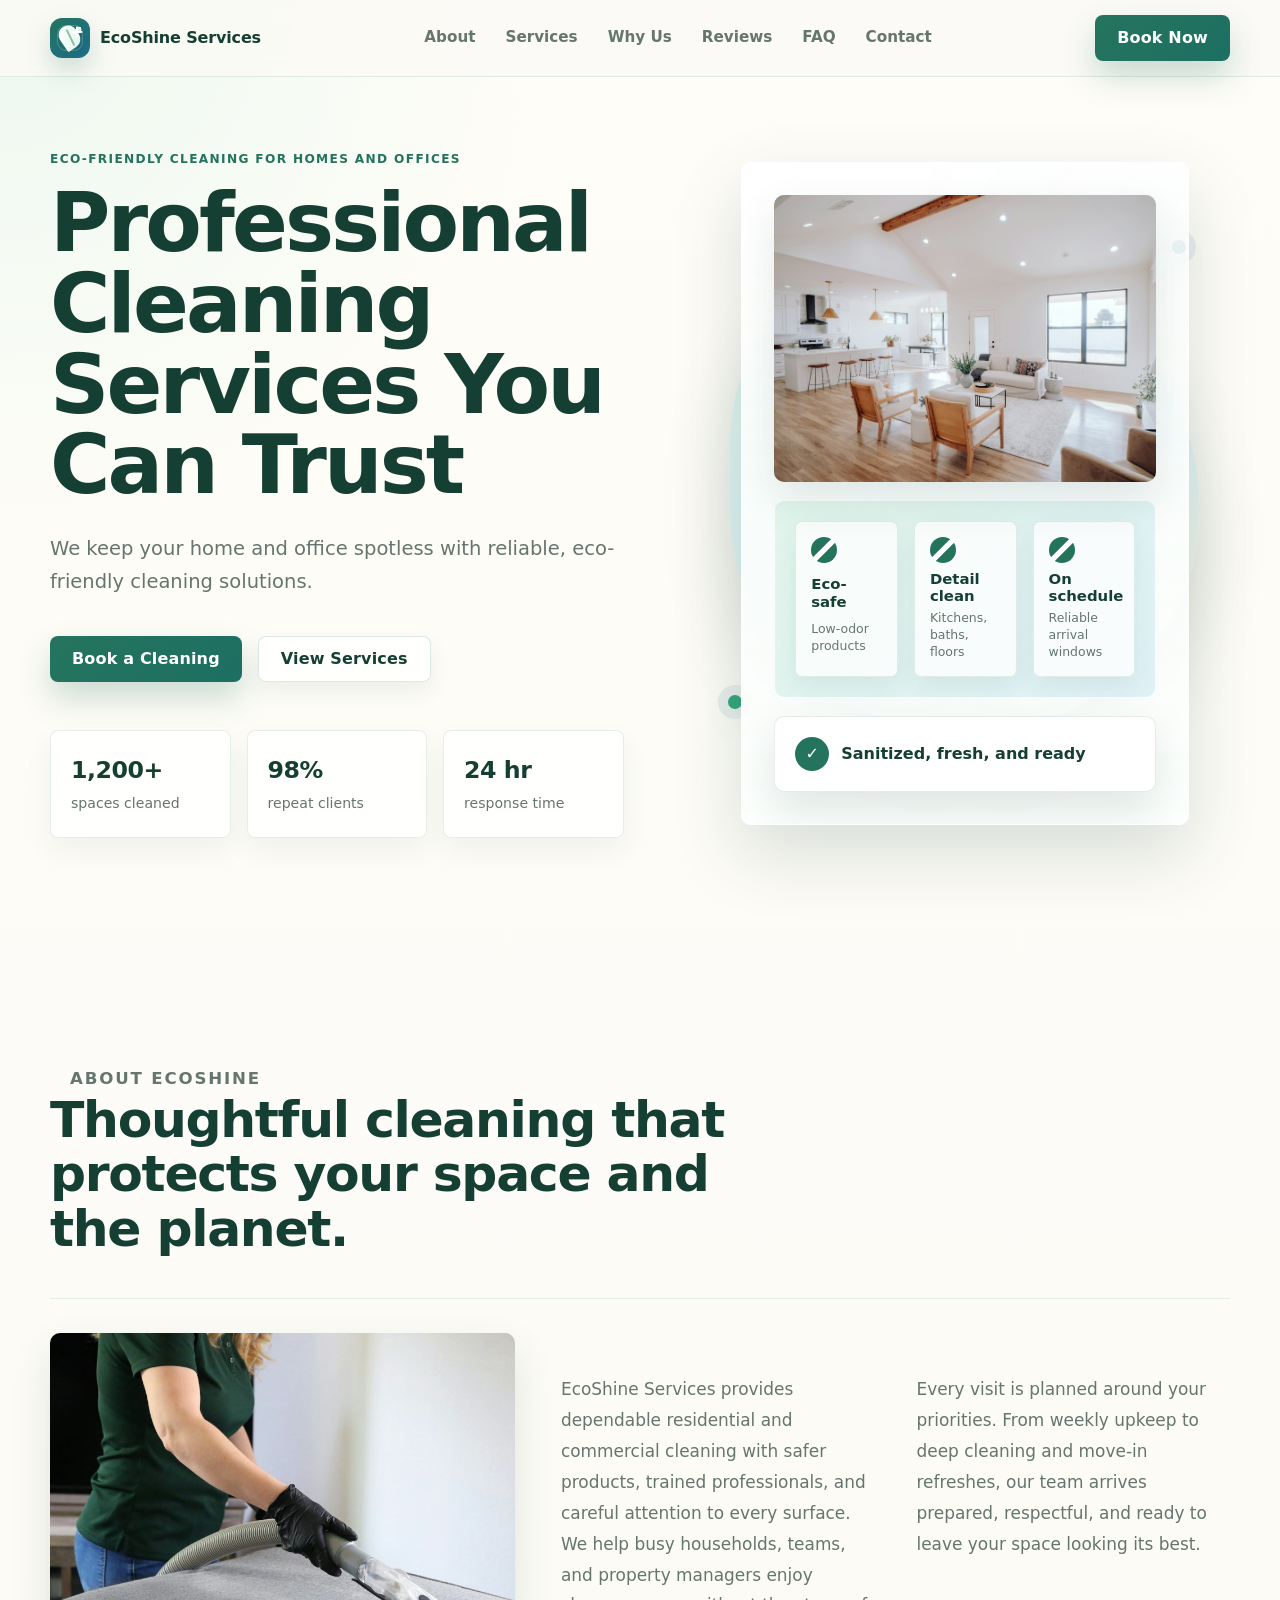
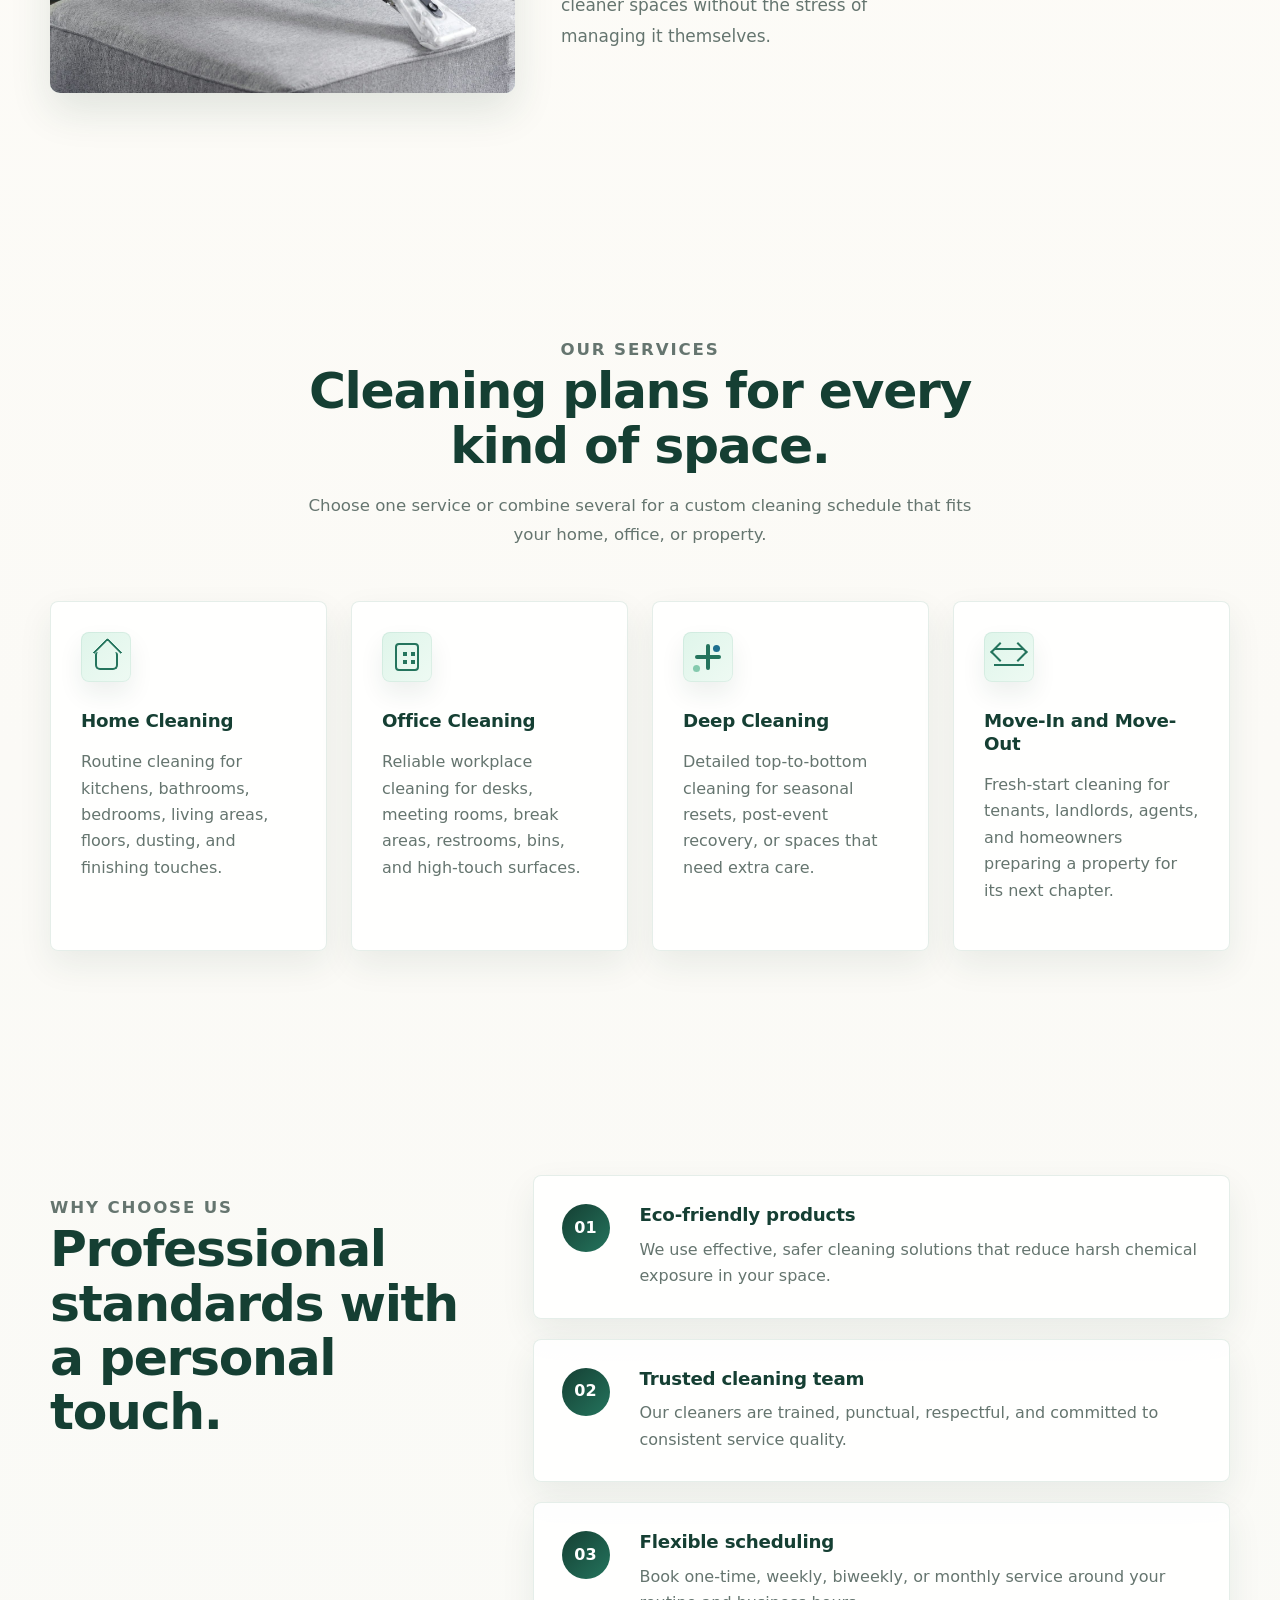
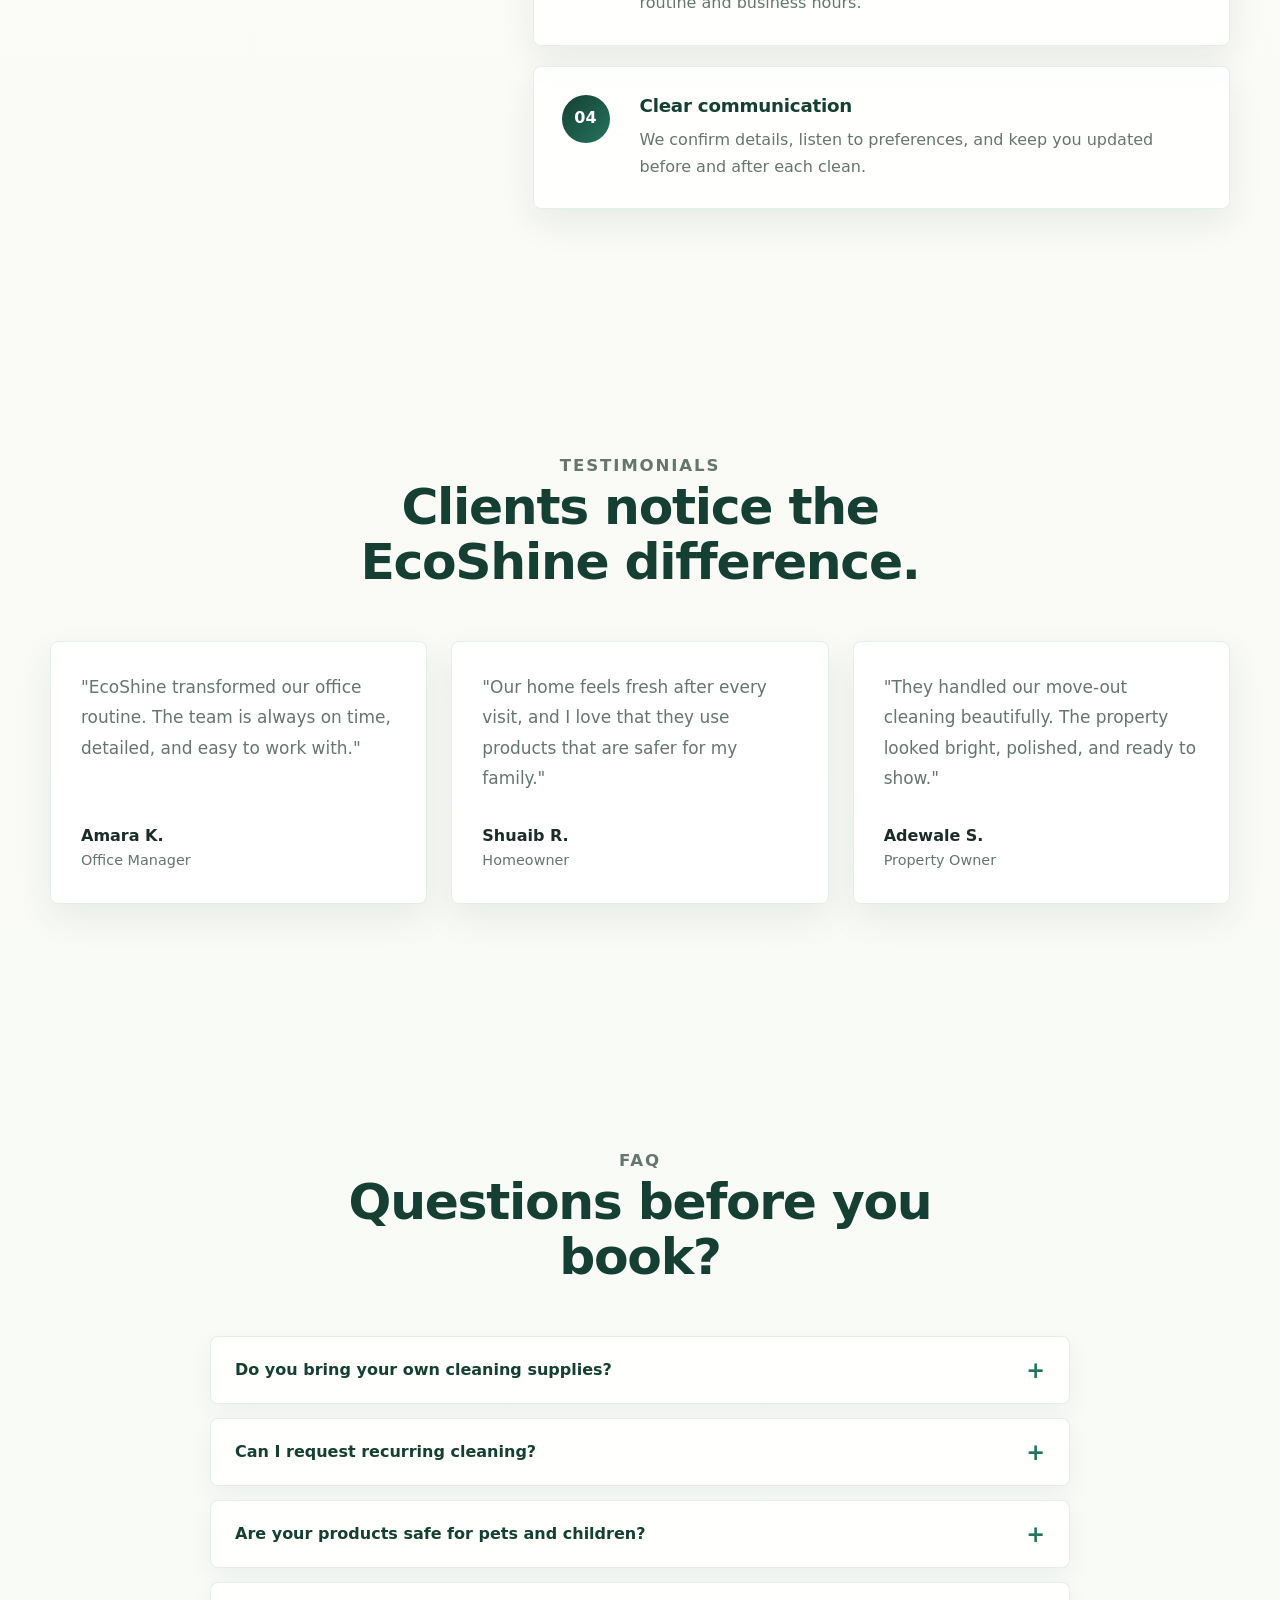
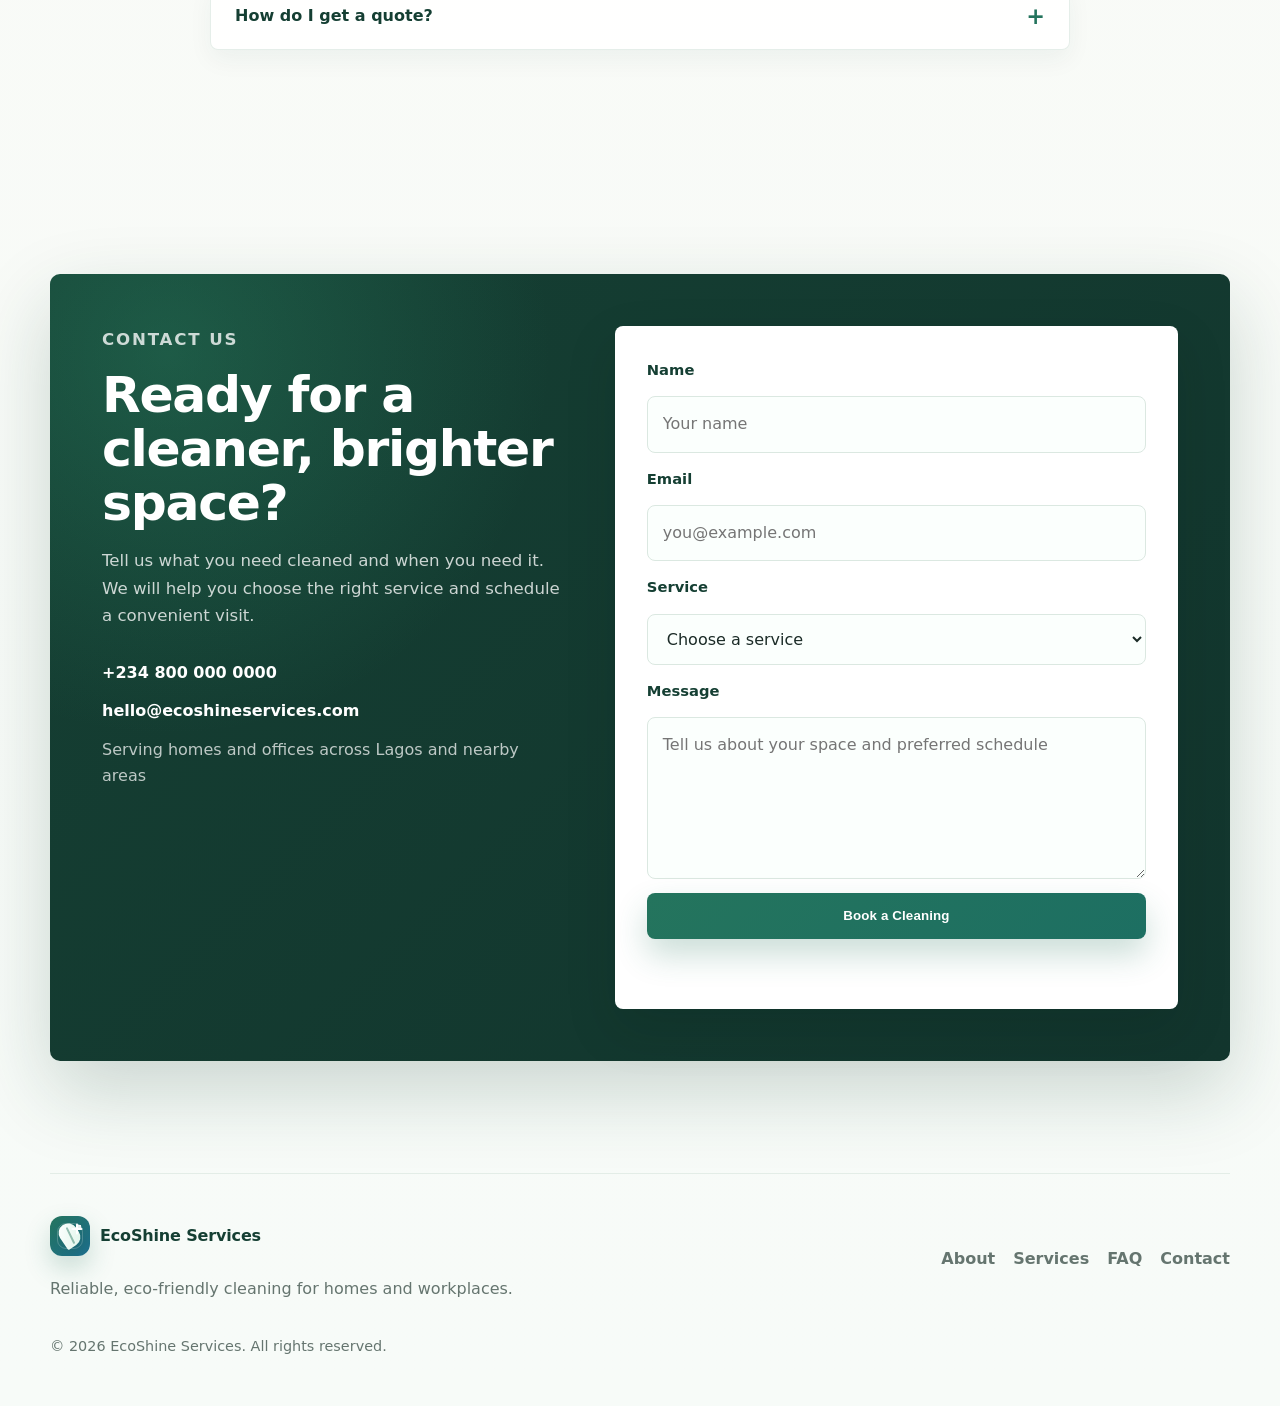
==== commit eeabb529: "Fix image border and improve image presentation" ====
--- a/index.html
+++ b/index.html
@@ -66,6 +66,9 @@
         <div class="sparkle sparkle-one"></div>
         <div class="sparkle sparkle-two"></div>
         <div class="clean-card">
+          <div class="hero-image">
+            <img src="images/cleaning-hero.jpg" alt="Professional cleaner preparing a bright, spotless room" onerror="this.style.display='none'">
+          </div>
           <div class="window-scene">
             <span>
               <strong>Eco-safe</strong>
@@ -93,9 +96,14 @@
         <p class="eyebrow">About EcoShine</p>
         <h2>Thoughtful cleaning that protects your space and the planet.</h2>
       </div>
-      <div class="about-grid">
-        <p>EcoShine Services provides dependable residential and commercial cleaning with safer products, trained professionals, and careful attention to every surface. We help busy households, teams, and property managers enjoy cleaner spaces without the stress of managing it themselves.</p>
-        <p>Every visit is planned around your priorities. From weekly upkeep to deep cleaning and move-in refreshes, our team arrives prepared, respectful, and ready to leave your space looking its best.</p>
+      <div class="about-content">
+        <div class="about-image">
+          <img src="images/about-cleaning.jpg" alt="Eco-friendly cleaning supplies arranged in a bright clean space" onerror="this.style.display='none'">
+        </div>
+        <div class="about-grid">
+          <p>EcoShine Services provides dependable residential and commercial cleaning with safer products, trained professionals, and careful attention to every surface. We help busy households, teams, and property managers enjoy cleaner spaces without the stress of managing it themselves.</p>
+          <p>Every visit is planned around your priorities. From weekly upkeep to deep cleaning and move-in refreshes, our team arrives prepared, respectful, and ready to leave your space looking its best.</p>
+        </div>
       </div>
     </section>
 
@@ -190,14 +198,14 @@
         <article class="testimonial">
           <p>"Our home feels fresh after every visit, and I love that they use products that are safer for my family."</p>
           <div>
-            <strong>Daniel R.</strong>
+            <strong>Shuaib R.</strong>
             <span>Homeowner</span>
           </div>
         </article>
         <article class="testimonial">
           <p>"They handled our move-out cleaning beautifully. The property looked bright, polished, and ready to show."</p>
           <div>
-            <strong>Priya S.</strong>
+            <strong>Adewale S.</strong>
             <span>Property Owner</span>
           </div>
         </article>
--- a/style.css
+++ b/style.css
@@ -397,10 +397,10 @@
 .clean-card {
   position: relative;
   width: min(448px, 100%);
-  min-height: 448px;
+  min-height: 500px;
   display: grid;
   align-content: space-between;
-  gap: 24px;
+  gap: 18px;
   padding: 32px;
   border: 1px solid rgba(255, 255, 255, 0.86);
   border-radius: 10px;
@@ -411,8 +411,33 @@
   overflow: hidden;
 }
 
+.hero-image,
+.about-image {
+  position: relative;
+  overflow: hidden;
+  border-radius: 10px;
+  background:
+    linear-gradient(135deg, rgba(223, 245, 234, 0.9), rgba(217, 238, 244, 0.82)),
+    var(--white);
+  box-shadow: 0 18px 42px rgba(21, 63, 51, 0.12);
+}
+
+.hero-image img,
+.about-image img {
+  display: block;
+  width: 100%;
+  height: 100%;
+  object-fit: cover;
+}
+
+.hero-image {
+  aspect-ratio: 4 / 3;
+  min-height: 205px;
+}
+
 .window-scene {
   display: grid;
+  grid-template-columns: repeat(3, minmax(0, 1fr));
   gap: 16px;
   padding: 20px;
   border-radius: 10px;
@@ -425,8 +450,8 @@
 .window-scene span {
   display: grid;
   gap: 4px;
-  min-height: 80px;
-  padding: 17px;
+  min-height: 118px;
+  padding: 15px;
   border: 1px solid rgba(219, 232, 225, 0.82);
   border-radius: 7px;
   background: rgba(255, 255, 255, 0.76);
@@ -453,13 +478,13 @@
 
 .window-scene strong {
   color: var(--green-900);
-  font-size: 1rem;
+  font-size: 0.93rem;
   line-height: 1.2;
 }
 
 .window-scene small {
   color: var(--muted);
-  font-size: 0.83rem;
+  font-size: 0.78rem;
   line-height: 1.35;
 }
 
@@ -550,6 +575,25 @@
   border-top: 1px solid var(--soft-line);
   font-size: 1.06rem;
   line-height: 1.82;
+}
+
+.about-content {
+  display: grid;
+  grid-template-columns: minmax(280px, 0.82fr) minmax(0, 1.18fr);
+  gap: 46px;
+  align-items: center;
+  padding-top: 34px;
+  border-top: 1px solid var(--soft-line);
+}
+
+.about-content .about-grid {
+  padding-top: 0;
+  border-top: 0;
+}
+
+.about-image {
+  min-height: 360px;
+  align-self: stretch;
 }
 
 .cards {
@@ -971,7 +1015,15 @@
   }
 
   .hero-visual {
-    min-height: 500px;
+    min-height: 560px;
+  }
+
+  .about-content {
+    grid-template-columns: 1fr;
+  }
+
+  .about-image {
+    min-height: 320px;
   }
 
   .service-grid,
@@ -1042,16 +1094,25 @@
   }
 
   .clean-card {
-    min-height: 410px;
+    min-height: 0;
   }
 
   .window-scene {
+    grid-template-columns: 1fr;
     padding: 14px;
   }
 
   .window-scene span {
     min-height: 70px;
     padding: 14px;
+  }
+
+  .hero-image {
+    min-height: 190px;
+  }
+
+  .about-image {
+    min-height: 280px;
   }
 
   .contact-panel,
@@ -1110,7 +1171,7 @@
   }
 
   .clean-card {
-    min-height: 398px;
+    min-height: 0;
     padding: 18px;
   }
 
@@ -1122,6 +1183,14 @@
     min-height: 66px;
   }
 
+  .hero-image {
+    min-height: 170px;
+  }
+
+  .about-image {
+    min-height: 240px;
+  }
+
   .section-copy.centered {
     margin-bottom: 38px;
   }
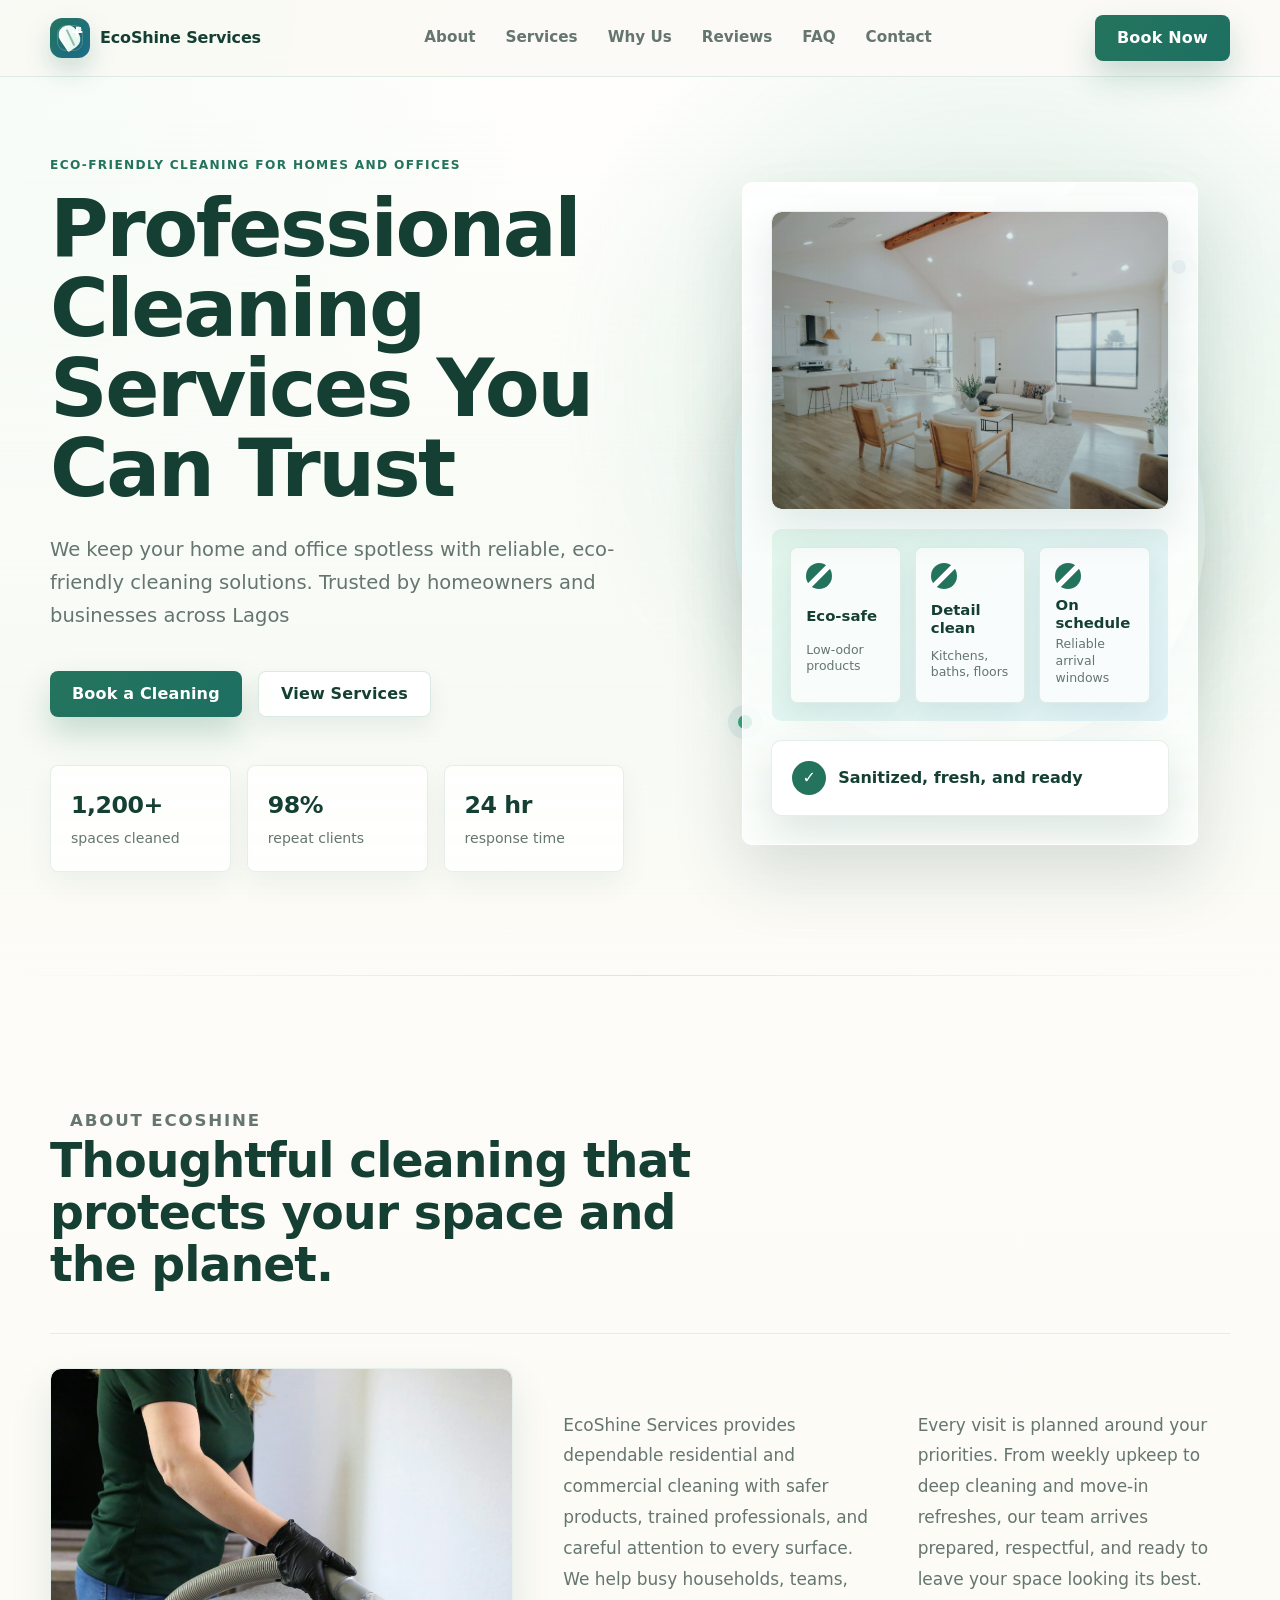
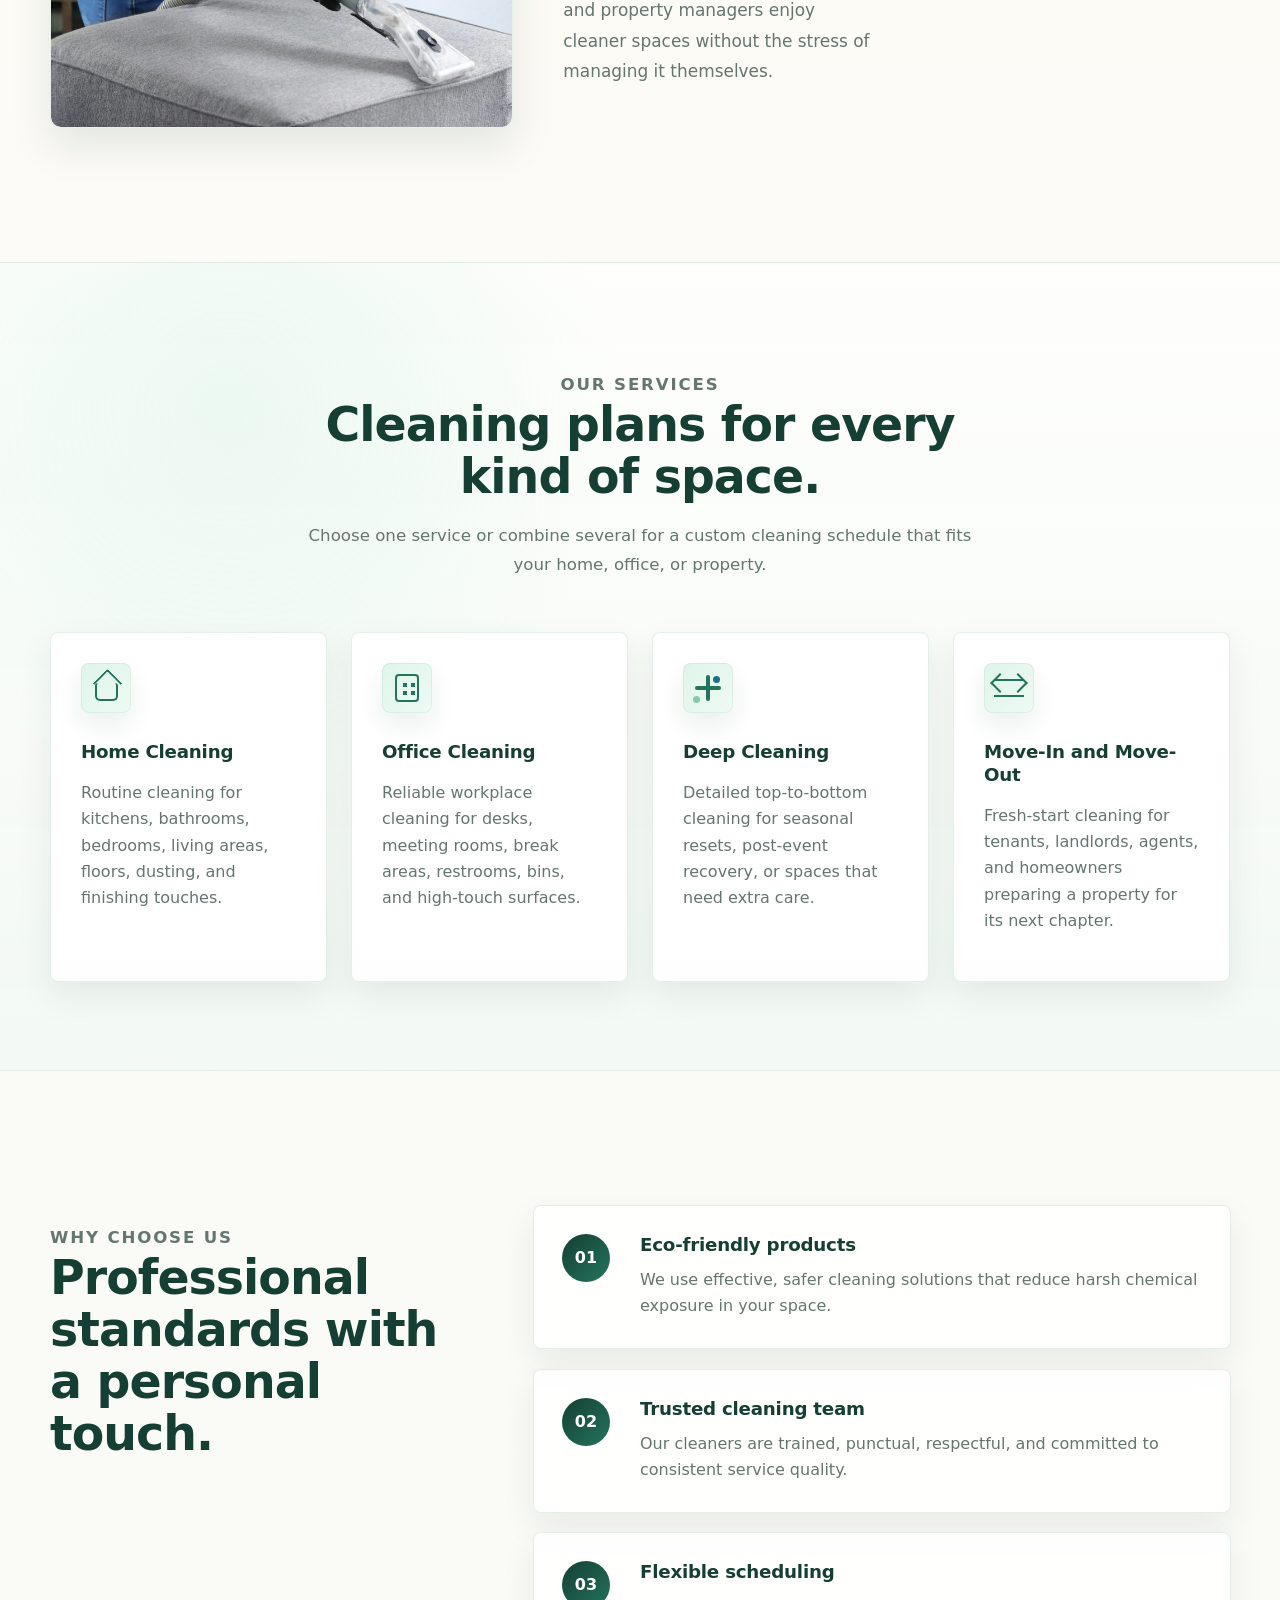
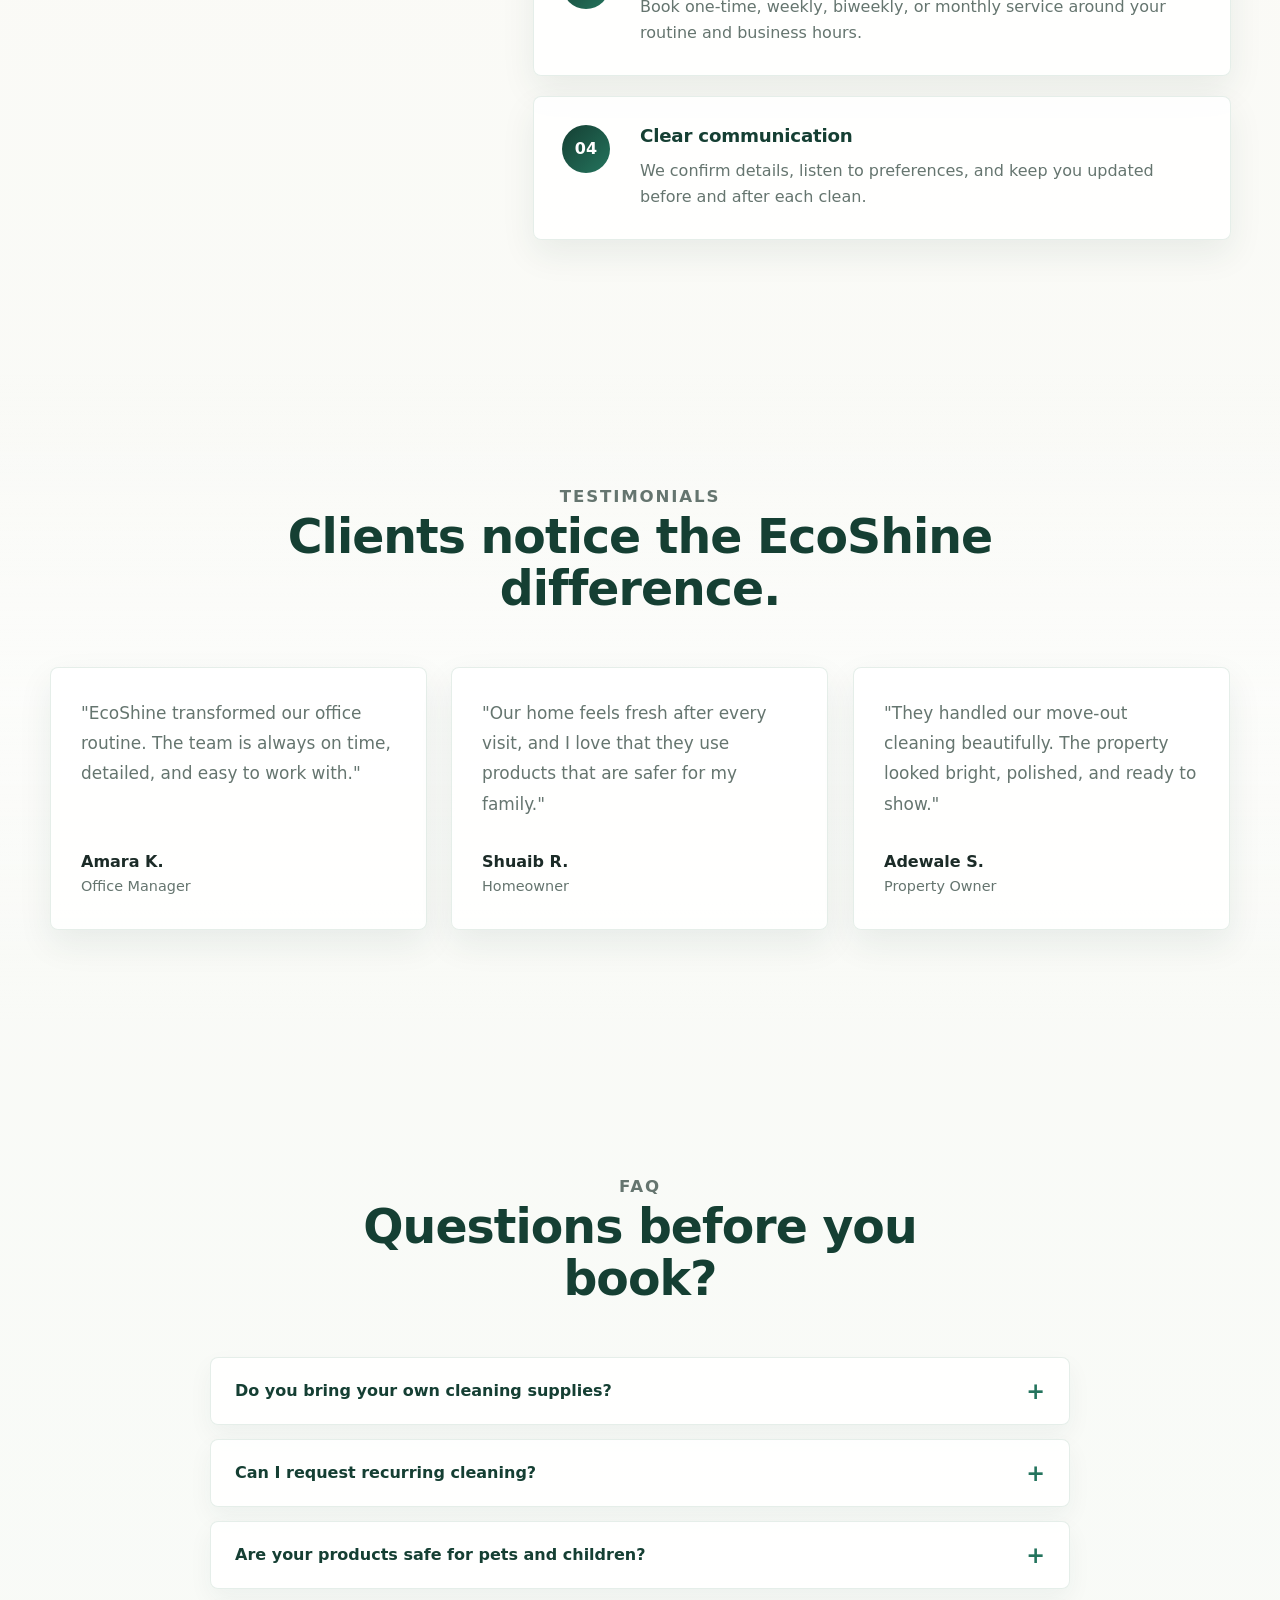
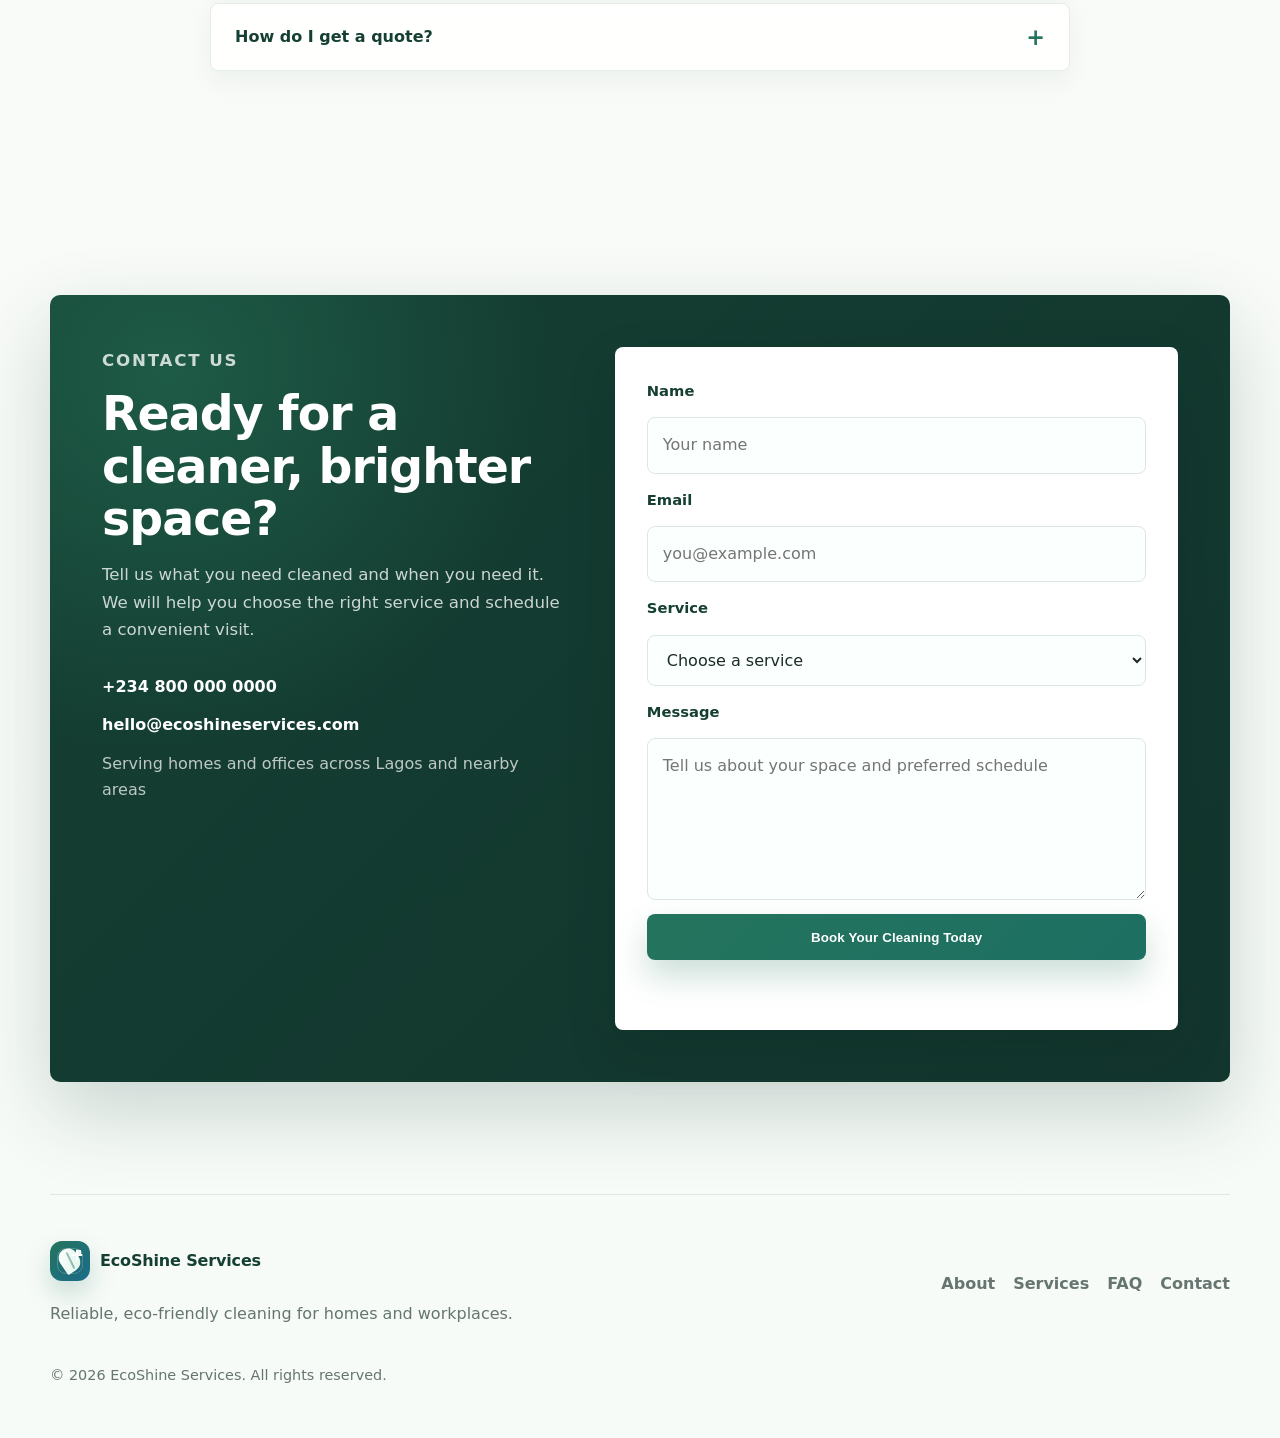
==== commit c7442ffd: "Day 3 polish and improvements" ====
--- a/index.html
+++ b/index.html
@@ -41,7 +41,8 @@
       <div class="hero-content">
         <p class="eyebrow">Eco-friendly cleaning for homes and offices</p>
         <h1>Professional Cleaning Services You Can Trust</h1>
-        <p class="hero-text">We keep your home and office spotless with reliable, eco-friendly cleaning solutions.</p>
+        <p class="hero-text">
+  We keep your home and office spotless with reliable, eco-friendly cleaning solutions. Trusted by homeowners and businesses across Lagos</p>
         <div class="hero-actions">
           <a class="btn btn-primary" href="#contact">Book a Cleaning</a>
           <a class="btn btn-secondary" href="#services">View Services</a>
@@ -289,7 +290,7 @@
           <label for="message">Message</label>
           <textarea id="message" name="message" rows="5" placeholder="Tell us about your space and preferred schedule" required></textarea>
 
-          <button class="btn btn-primary" type="submit">Book a Cleaning</button>
+          <button class="btn btn-primary" type="submit">Book Your Cleaning Today</button>
           <p class="form-status" role="status" aria-live="polite"></p>
         </form>
       </div>
--- a/style.css
+++ b/style.css
@@ -41,6 +41,10 @@
   max-width: 100%;
 }
 
+img {
+  display: block;
+}
+
 a {
   color: inherit;
   text-decoration: none;
@@ -188,7 +192,8 @@
   font-weight: 800;
   cursor: pointer;
   letter-spacing: 0.01em;
-  transition: transform 0.22s ease, box-shadow 0.22s ease, background-color 0.22s ease, border-color 0.22s ease;
+  transition: transform 0.22s ease, box-shadow 0.22s ease, background-color 0.22s ease, border-color 0.22s ease, color 0.22s ease;
+  will-change: transform;
 }
 
 .nav-cta,
@@ -209,7 +214,20 @@
 .nav-cta:focus,
 .btn:hover,
 .btn:focus {
-  transform: translateY(-2px);
+  transform: translateY(-3px);
+}
+
+.nav-cta:active,
+.btn:active {
+  transform: translateY(0);
+}
+
+.nav-cta:focus-visible,
+.btn:focus-visible,
+.nav-links a:focus-visible,
+.footer-links a:focus-visible {
+  outline: 3px solid rgba(53, 166, 123, 0.28);
+  outline-offset: 3px;
 }
 
 .nav-cta:hover,
@@ -223,6 +241,7 @@
 .btn-secondary:hover,
 .btn-secondary:focus {
   border-color: rgba(36, 116, 93, 0.34);
+  background: var(--white);
   box-shadow: 0 16px 34px rgba(21, 63, 51, 0.1);
 }
 
@@ -258,19 +277,61 @@
 }
 
 .section {
+  position: relative;
   width: min(1180px, calc(100% - 32px));
   margin: 0 auto;
-  padding: 112px 0;
+  padding: clamp(88px, 10vw, 112px) 0;
+}
+
+.section > * {
+  position: relative;
+  z-index: 1;
+}
+
+.reveal-ready .reveal-on-scroll {
+  opacity: 0;
+  transform: translateY(18px);
+  transition: opacity 0.65s ease, transform 0.65s ease;
+  transition-delay: var(--reveal-delay, 0ms);
+  will-change: opacity, transform;
+}
+
+.reveal-ready .reveal-on-scroll.is-visible {
+  opacity: 1;
+  transform: translateY(0);
 }
 
 .hero {
   min-height: calc(100vh - 76px);
   display: grid;
-  grid-template-columns: minmax(0, 1.04fr) minmax(340px, 0.96fr);
+  grid-template-columns: minmax(0, 1.05fr) minmax(340px, 0.95fr);
   align-items: center;
-  gap: clamp(44px, 6vw, 78px);
-  padding-top: 72px;
-  padding-bottom: 96px;
+  gap: clamp(48px, 7vw, 86px);
+  padding-top: clamp(64px, 8vw, 78px);
+  padding-bottom: clamp(84px, 9vw, 104px);
+}
+
+.hero::before {
+  content: "";
+  position: absolute;
+  inset: 0 calc(50% - 50vw);
+  z-index: 0;
+  background:
+    radial-gradient(circle at 78% 34%, rgba(53, 166, 123, 0.18), transparent 28rem),
+    linear-gradient(180deg, rgba(255, 255, 255, 0.52), rgba(223, 245, 234, 0.2) 72%, transparent);
+  pointer-events: none;
+}
+
+.hero::after {
+  content: "";
+  position: absolute;
+  left: calc(50% - 50vw);
+  right: calc(50% - 50vw);
+  bottom: 0;
+  z-index: 0;
+  height: 1px;
+  background: linear-gradient(90deg, transparent, rgba(36, 116, 93, 0.16), transparent);
+  pointer-events: none;
 }
 
 .eyebrow {
@@ -293,17 +354,17 @@
   max-width: 720px;
   margin: 0;
   color: var(--green-900);
-  font-size: clamp(2.65rem, 7vw, 5.15rem);
-  line-height: 0.98;
-  letter-spacing: -0.035em;
+  font-size: clamp(2.7rem, 6.6vw, 5rem);
+  line-height: 1;
+  letter-spacing: -0.03em;
 }
 
 h2 {
   margin: 0;
   color: var(--green-900);
-  font-size: clamp(2.05rem, 4vw, 3.15rem);
-  line-height: 1.08;
-  letter-spacing: -0.026em;
+  font-size: clamp(2rem, 3.7vw, 3rem);
+  line-height: 1.1;
+  letter-spacing: -0.02em;
 }
 
 h3 {
@@ -328,8 +389,8 @@
 
 .hero-text {
   max-width: 610px;
-  margin: 26px 0 0;
-  font-size: 1.22rem;
+  margin: 24px 0 0;
+  font-size: clamp(1.08rem, 1.8vw, 1.22rem);
   line-height: 1.7;
 }
 
@@ -375,7 +436,7 @@
 
 .hero-visual {
   position: relative;
-  min-height: 540px;
+  min-height: 520px;
   display: grid;
   place-items: center;
   isolation: isolate;
@@ -396,12 +457,12 @@
 
 .clean-card {
   position: relative;
-  width: min(448px, 100%);
-  min-height: 500px;
+  width: min(456px, 100%);
+  min-height: 492px;
   display: grid;
   align-content: space-between;
   gap: 18px;
-  padding: 32px;
+  padding: 28px;
   border: 1px solid rgba(255, 255, 255, 0.86);
   border-radius: 10px;
   background:
@@ -416,18 +477,19 @@
   position: relative;
   overflow: hidden;
   border-radius: 10px;
-  background:
-    linear-gradient(135deg, rgba(223, 245, 234, 0.9), rgba(217, 238, 244, 0.82)),
-    var(--white);
-  box-shadow: 0 18px 42px rgba(21, 63, 51, 0.12);
+  background: var(--white);
+  border: 1px solid rgba(219, 232, 225, 0.68);
+  box-shadow: 0 18px 42px rgba(21, 63, 51, 0.11);
 }
 
 .hero-image img,
 .about-image img {
-  display: block;
+  position: absolute;
+  inset: 0;
   width: 100%;
   height: 100%;
   object-fit: cover;
+  border-radius: inherit;
 }
 
 .hero-image {
@@ -435,11 +497,22 @@
   min-height: 205px;
 }
 
+.hero-image::after {
+  content: "";
+  position: absolute;
+  inset: 0;
+  border-radius: inherit;
+  background:
+    linear-gradient(180deg, rgba(21, 63, 51, 0.08), rgba(21, 63, 51, 0.28)),
+    linear-gradient(90deg, rgba(21, 43, 39, 0.16), transparent 58%);
+  pointer-events: none;
+}
+
 .window-scene {
   display: grid;
   grid-template-columns: repeat(3, minmax(0, 1fr));
-  gap: 16px;
-  padding: 20px;
+  gap: 14px;
+  padding: 18px;
   border-radius: 10px;
   background:
     linear-gradient(135deg, rgba(223, 245, 234, 0.92), rgba(217, 238, 244, 0.82)),
@@ -552,12 +625,12 @@
 }
 
 .section-copy.centered {
-  margin: 0 auto 52px;
+  margin: 0 auto clamp(40px, 5vw, 52px);
   text-align: center;
 }
 
 .section-copy:not(.centered) {
-  margin-bottom: 42px;
+  margin-bottom: clamp(34px, 4vw, 42px);
 }
 
 .section-copy p {
@@ -580,7 +653,7 @@
 .about-content {
   display: grid;
   grid-template-columns: minmax(280px, 0.82fr) minmax(0, 1.18fr);
-  gap: 46px;
+  gap: clamp(34px, 5vw, 50px);
   align-items: center;
   padding-top: 34px;
   border-top: 1px solid var(--soft-line);
@@ -592,13 +665,35 @@
 }
 
 .about-image {
+  height: 100%;
   min-height: 360px;
   align-self: stretch;
 }
 
 .cards {
   display: grid;
-  gap: 24px;
+  gap: clamp(18px, 2.4vw, 24px);
+}
+
+.services::before,
+.testimonials::before {
+  content: "";
+  position: absolute;
+  inset: 22px calc(50% - 50vw);
+  z-index: 0;
+  pointer-events: none;
+}
+
+.services::before {
+  border-top: 1px solid rgba(219, 232, 225, 0.72);
+  border-bottom: 1px solid rgba(219, 232, 225, 0.72);
+  background:
+    radial-gradient(circle at 18% 18%, rgba(223, 245, 234, 0.6), transparent 24rem),
+    linear-gradient(180deg, rgba(255, 255, 255, 0.68), rgba(239, 249, 244, 0.66));
+}
+
+.testimonials::before {
+  background: linear-gradient(180deg, transparent, rgba(255, 255, 255, 0.46), transparent);
 }
 
 .service-grid {
@@ -608,6 +703,7 @@
 .service-grid .card {
   position: relative;
   overflow: hidden;
+  min-height: 100%;
 }
 
 .service-grid .card::before {
@@ -626,7 +722,7 @@
 
 .card,
 .testimonial {
-  padding: 30px;
+  padding: clamp(24px, 2.7vw, 30px);
   border: 1px solid var(--soft-line);
   border-radius: var(--radius);
   background: rgba(255, 255, 255, 0.86);
@@ -636,7 +732,7 @@
 
 .card:hover,
 .testimonial:hover {
-  transform: translateY(-6px);
+  transform: translateY(-4px);
   border-color: rgba(53, 166, 123, 0.26);
   background: var(--white);
   box-shadow: var(--shadow-hover);
@@ -785,7 +881,7 @@
   display: grid;
   grid-template-columns: 58px 1fr;
   gap: 20px;
-  padding: 28px;
+  padding: clamp(24px, 2.5vw, 28px);
   border: 1px solid var(--soft-line);
   border-radius: var(--radius);
   background: rgba(255, 255, 255, 0.86);
@@ -895,8 +991,8 @@
 .contact-panel {
   display: grid;
   grid-template-columns: minmax(0, 0.9fr) minmax(320px, 1.1fr);
-  gap: 52px;
-  padding: 52px;
+  gap: clamp(34px, 5vw, 52px);
+  padding: clamp(34px, 5vw, 52px);
   border-radius: 10px;
   background:
     radial-gradient(circle at 10% 10%, rgba(53, 166, 123, 0.28), transparent 30%),
@@ -926,6 +1022,15 @@
 .contact-methods span {
   color: rgba(255, 255, 255, 0.72);
   font-weight: 500;
+}
+
+.contact-methods a {
+  transition: color 0.2s ease, opacity 0.2s ease;
+}
+
+.contact-methods a:hover,
+.contact-methods a:focus {
+  color: #dff5ea;
 }
 
 .contact-form {
@@ -972,12 +1077,12 @@
 .footer {
   width: min(1180px, calc(100% - 32px));
   margin: 0 auto;
-  padding: 42px 0 48px;
+  padding: 46px 0 50px;
   display: grid;
   grid-template-columns: 1fr auto;
-  gap: 20px;
+  gap: 24px;
   align-items: center;
-  border-top: 1px solid var(--soft-line);
+  border-top: 1px solid rgba(219, 232, 225, 0.88);
 }
 
 .footer p {
@@ -992,6 +1097,16 @@
   font-weight: 700;
 }
 
+.footer-links a {
+  transition: color 0.2s ease, transform 0.2s ease;
+}
+
+.footer-links a:hover,
+.footer-links a:focus {
+  color: var(--green-700);
+  transform: translateY(-1px);
+}
+
 .copyright {
   grid-column: 1 / -1;
   font-size: 0.9rem;
@@ -1010,12 +1125,12 @@
 
   .hero {
     min-height: auto;
-    padding-top: 64px;
-    padding-bottom: 72px;
+    padding-top: 62px;
+    padding-bottom: 76px;
   }
 
   .hero-visual {
-    min-height: 560px;
+    min-height: 540px;
   }
 
   .about-content {
@@ -1073,13 +1188,13 @@
   }
 
   .section {
-    padding: 76px 0;
+    padding: 72px 0;
   }
 
   .hero {
-    padding-top: 54px;
-    padding-bottom: 68px;
-    gap: 42px;
+    padding-top: 50px;
+    padding-bottom: 64px;
+    gap: 38px;
   }
 
   .hero-stats,
@@ -1090,11 +1205,12 @@
   }
 
   .hero-visual {
-    min-height: 452px;
+    min-height: 0;
   }
 
   .clean-card {
     min-height: 0;
+    padding: 22px;
   }
 
   .window-scene {
@@ -1163,11 +1279,11 @@
   .card,
   .testimonial,
   .why-item {
-    padding: 24px;
+    padding: 22px;
   }
 
   .hero-visual {
-    min-height: 430px;
+    min-height: 0;
   }
 
   .clean-card {
@@ -1192,7 +1308,7 @@
   }
 
   .section-copy.centered {
-    margin-bottom: 38px;
+    margin-bottom: 34px;
   }
 
   .plant {
@@ -1211,3 +1327,23 @@
     grid-template-columns: 1fr;
   }
 }
+
+@media (prefers-reduced-motion: reduce) {
+  html {
+    scroll-behavior: auto;
+  }
+
+  *,
+  *::before,
+  *::after {
+    animation-duration: 0.01ms !important;
+    animation-iteration-count: 1 !important;
+    scroll-behavior: auto !important;
+    transition-duration: 0.01ms !important;
+  }
+
+  .reveal-ready .reveal-on-scroll {
+    opacity: 1;
+    transform: none;
+  }
+}
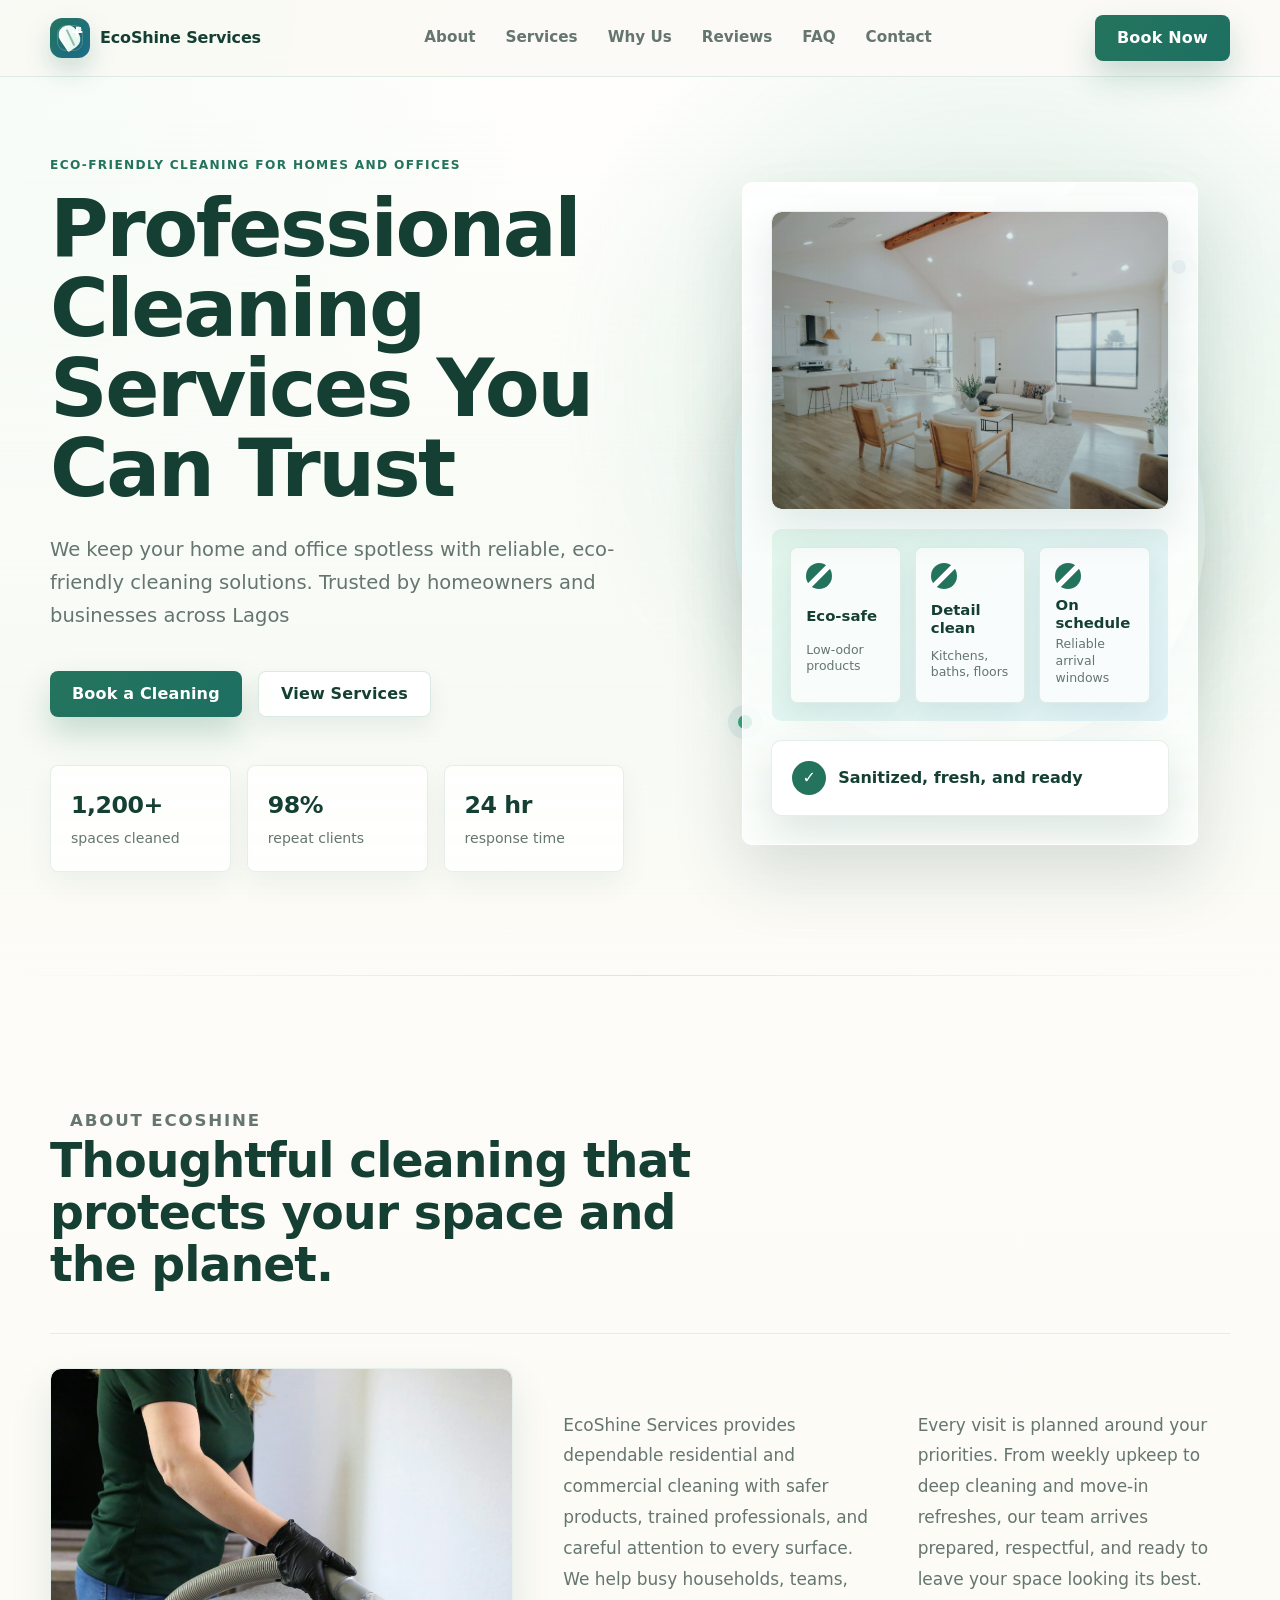
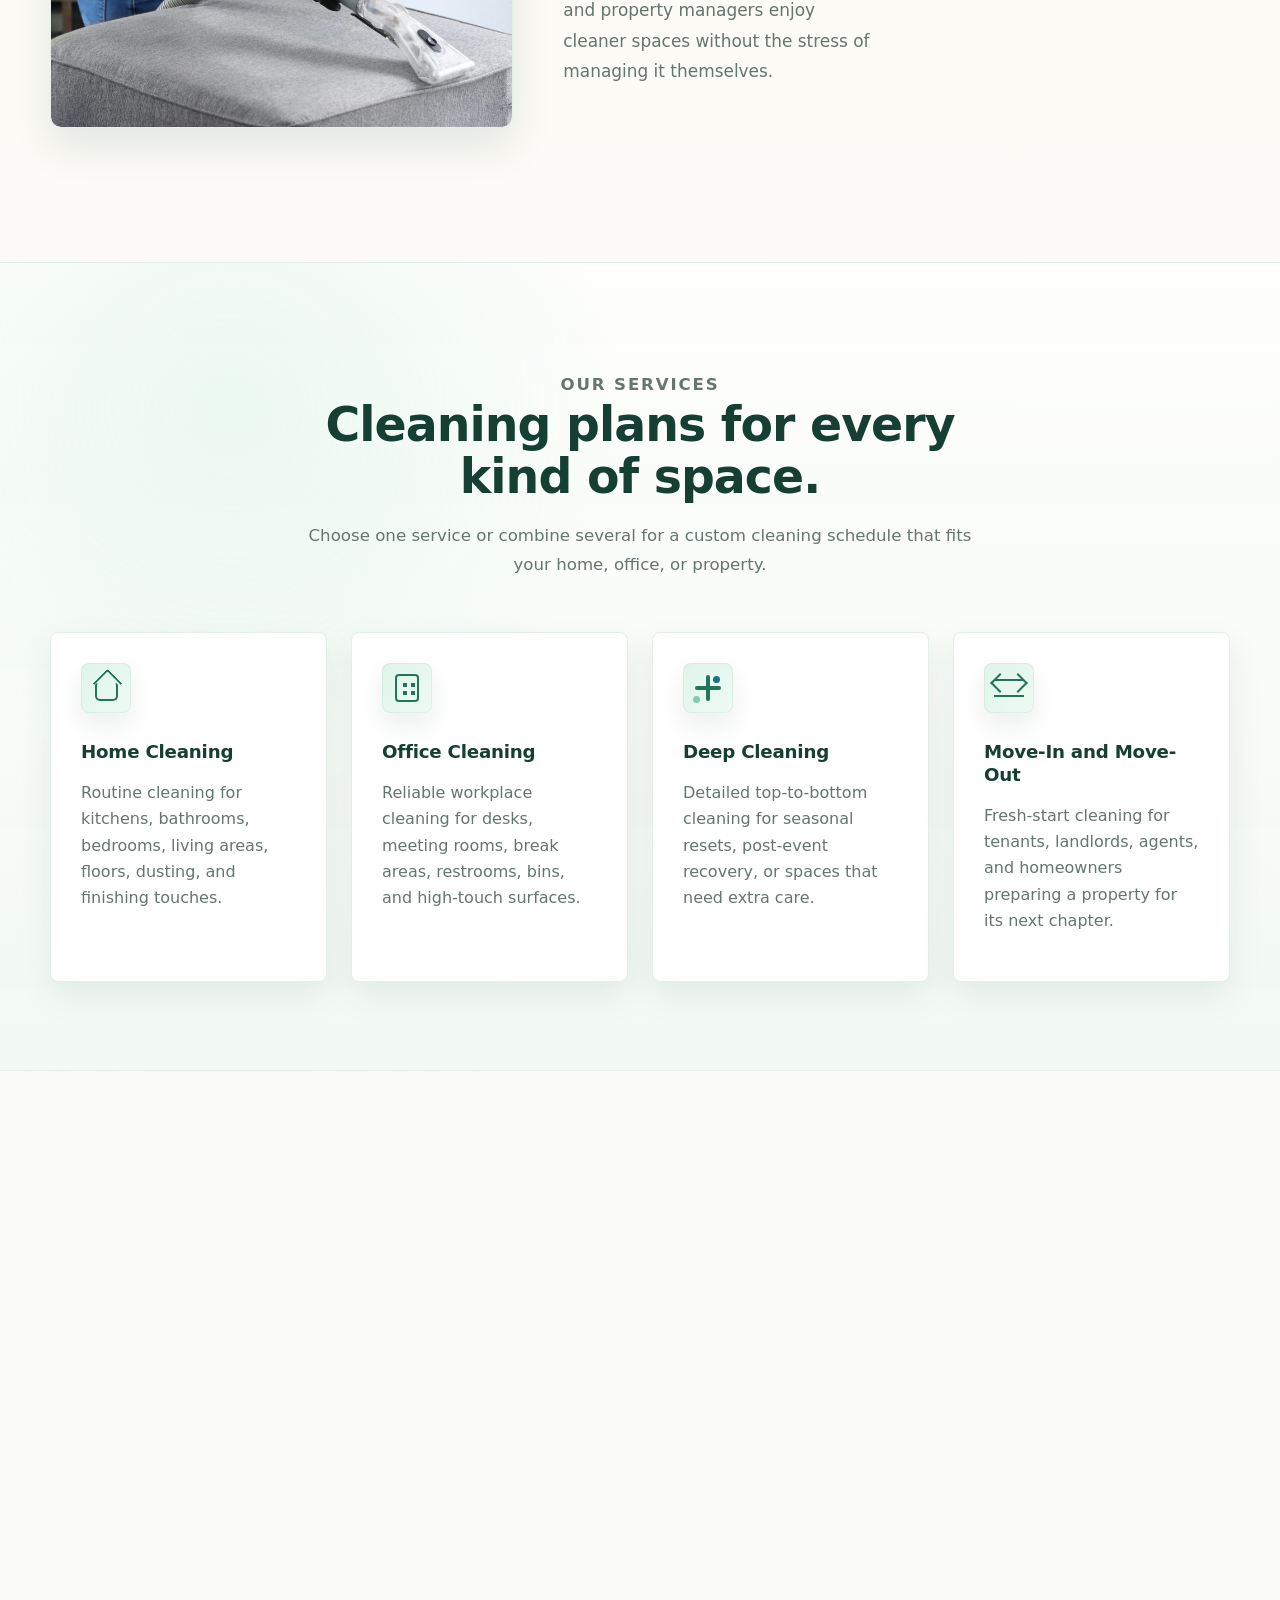
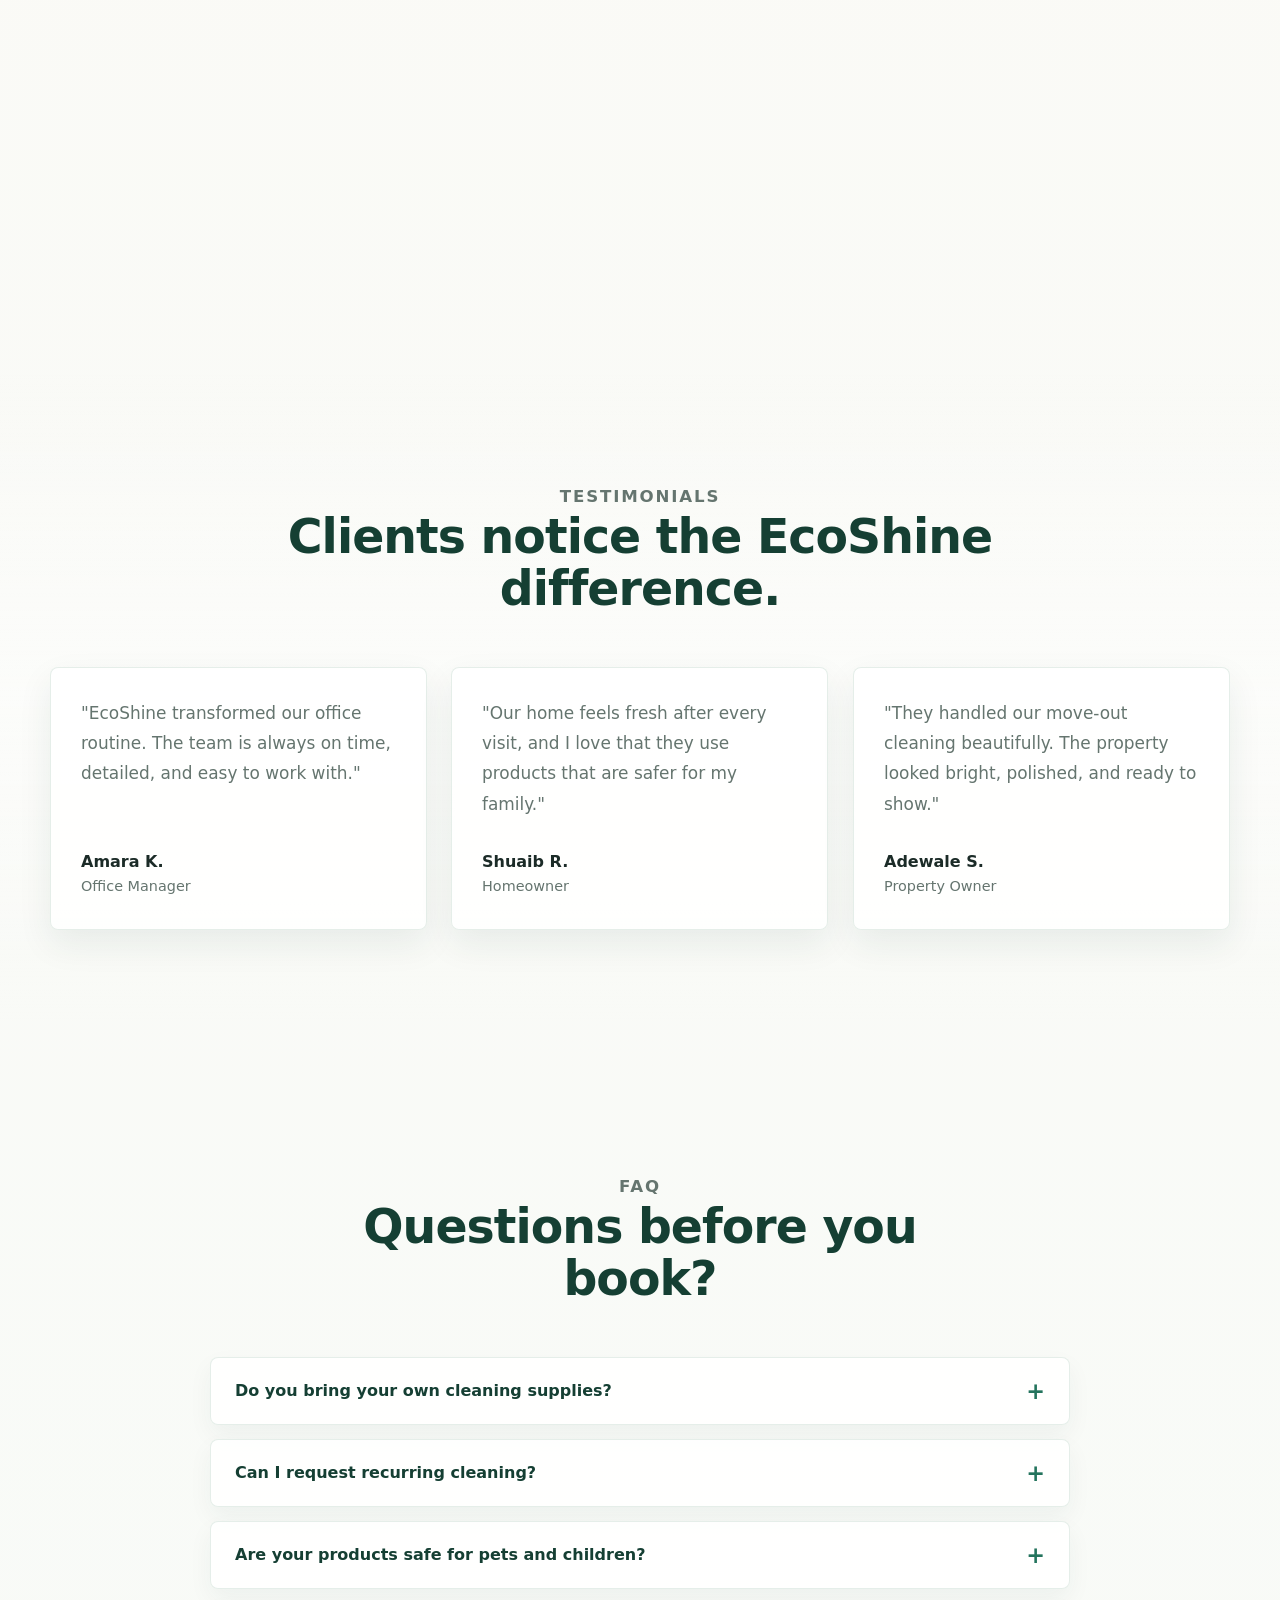
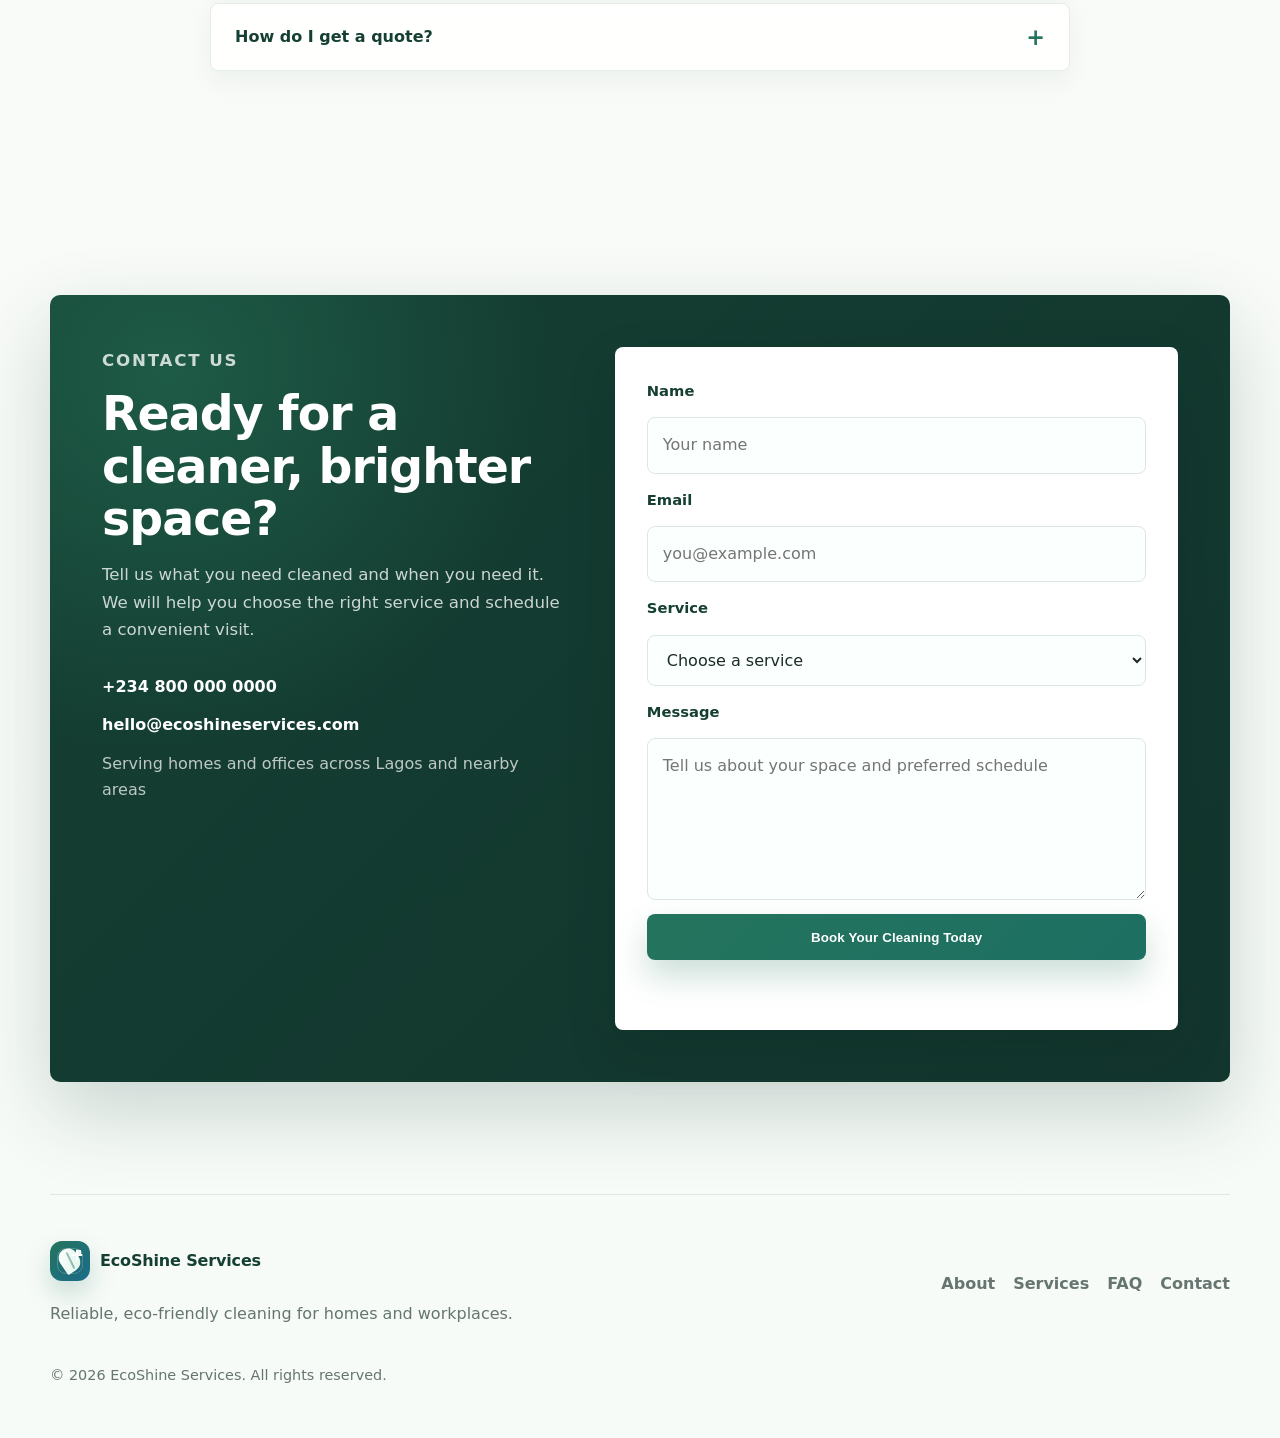
==== commit 078c8ba8: "Fix Netlify form detection" ====
--- a/index.html
+++ b/index.html
@@ -271,7 +271,9 @@
           </div>
         </div>
 
-        <form class="contact-form">
+        <form class="contact-form" name="ecoshine-contact" method="POST" data-netlify="true" netlify action="/thank-you/">
+          <input type="hidden" name="form-name" value="ecoshine-contact">
+
           <label for="name">Name</label>
           <input id="name" name="name" type="text" placeholder="Your name" required>
 
@@ -291,6 +293,7 @@
           <textarea id="message" name="message" rows="5" placeholder="Tell us about your space and preferred schedule" required></textarea>
 
           <button class="btn btn-primary" type="submit">Book Your Cleaning Today</button>
+
           <p class="form-status" role="status" aria-live="polite"></p>
         </form>
       </div>
--- a/style.css
+++ b/style.css
@@ -1074,6 +1074,51 @@
   font-weight: 700;
 }
 
+.thank-you-page {
+  min-height: 100vh;
+  display: flex;
+  flex-direction: column;
+}
+
+.thank-you-page main {
+  flex: 1;
+}
+
+.thank-you-section {
+  min-height: calc(100vh - 250px);
+  display: grid;
+  place-items: center;
+}
+
+.thank-you-panel {
+  width: min(760px, 100%);
+  padding: clamp(34px, 6vw, 58px);
+  border: 1px solid var(--soft-line);
+  border-radius: 10px;
+  background:
+    radial-gradient(circle at 12% 12%, rgba(223, 245, 234, 0.72), transparent 18rem),
+    rgba(255, 255, 255, 0.9);
+  box-shadow: var(--shadow);
+  text-align: center;
+}
+
+.thank-you-panel h1 {
+  max-width: 680px;
+  margin: 0 auto;
+  font-size: clamp(2.35rem, 5.5vw, 4.4rem);
+}
+
+.thank-you-panel p:not(.eyebrow) {
+  max-width: 560px;
+  margin: 22px auto 0;
+  color: var(--muted);
+  font-size: 1.08rem;
+}
+
+.thank-you-panel .btn {
+  margin-top: 32px;
+}
+
 .footer {
   width: min(1180px, calc(100% - 32px));
   margin: 0 auto;
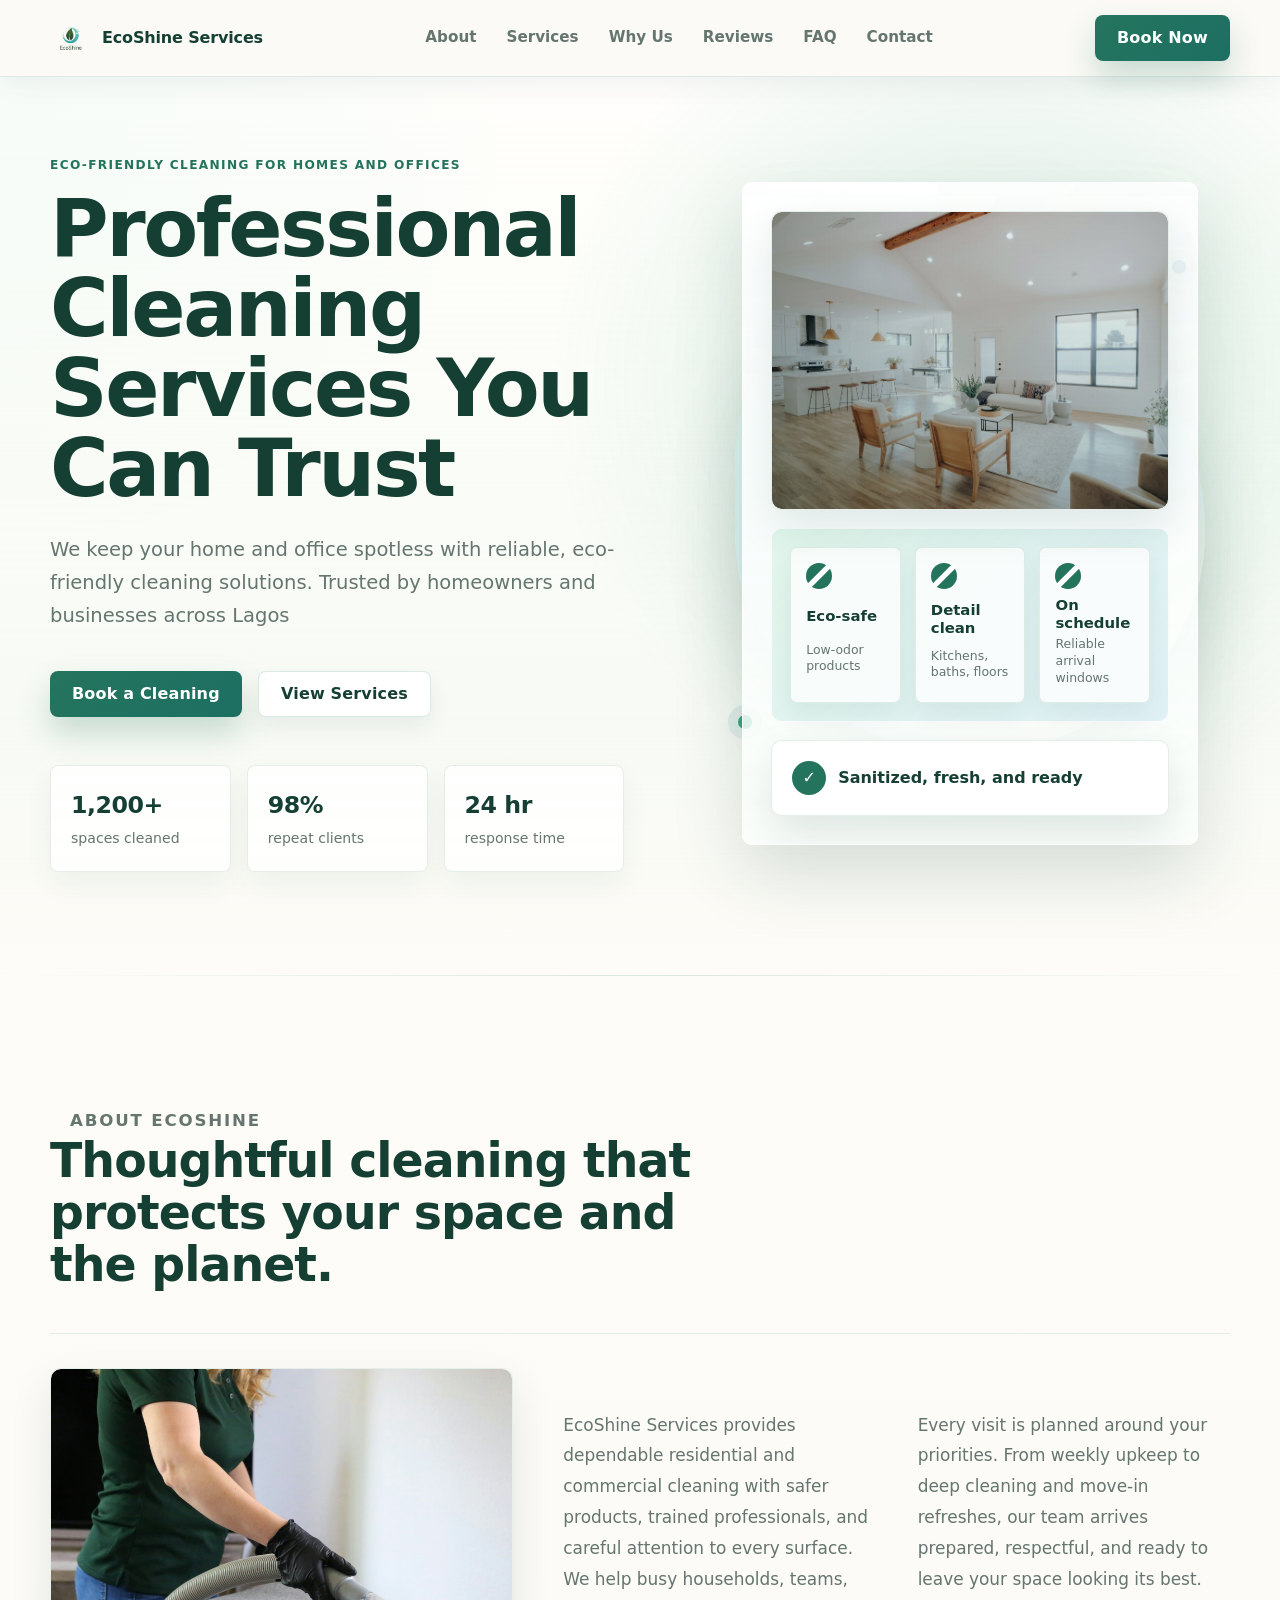
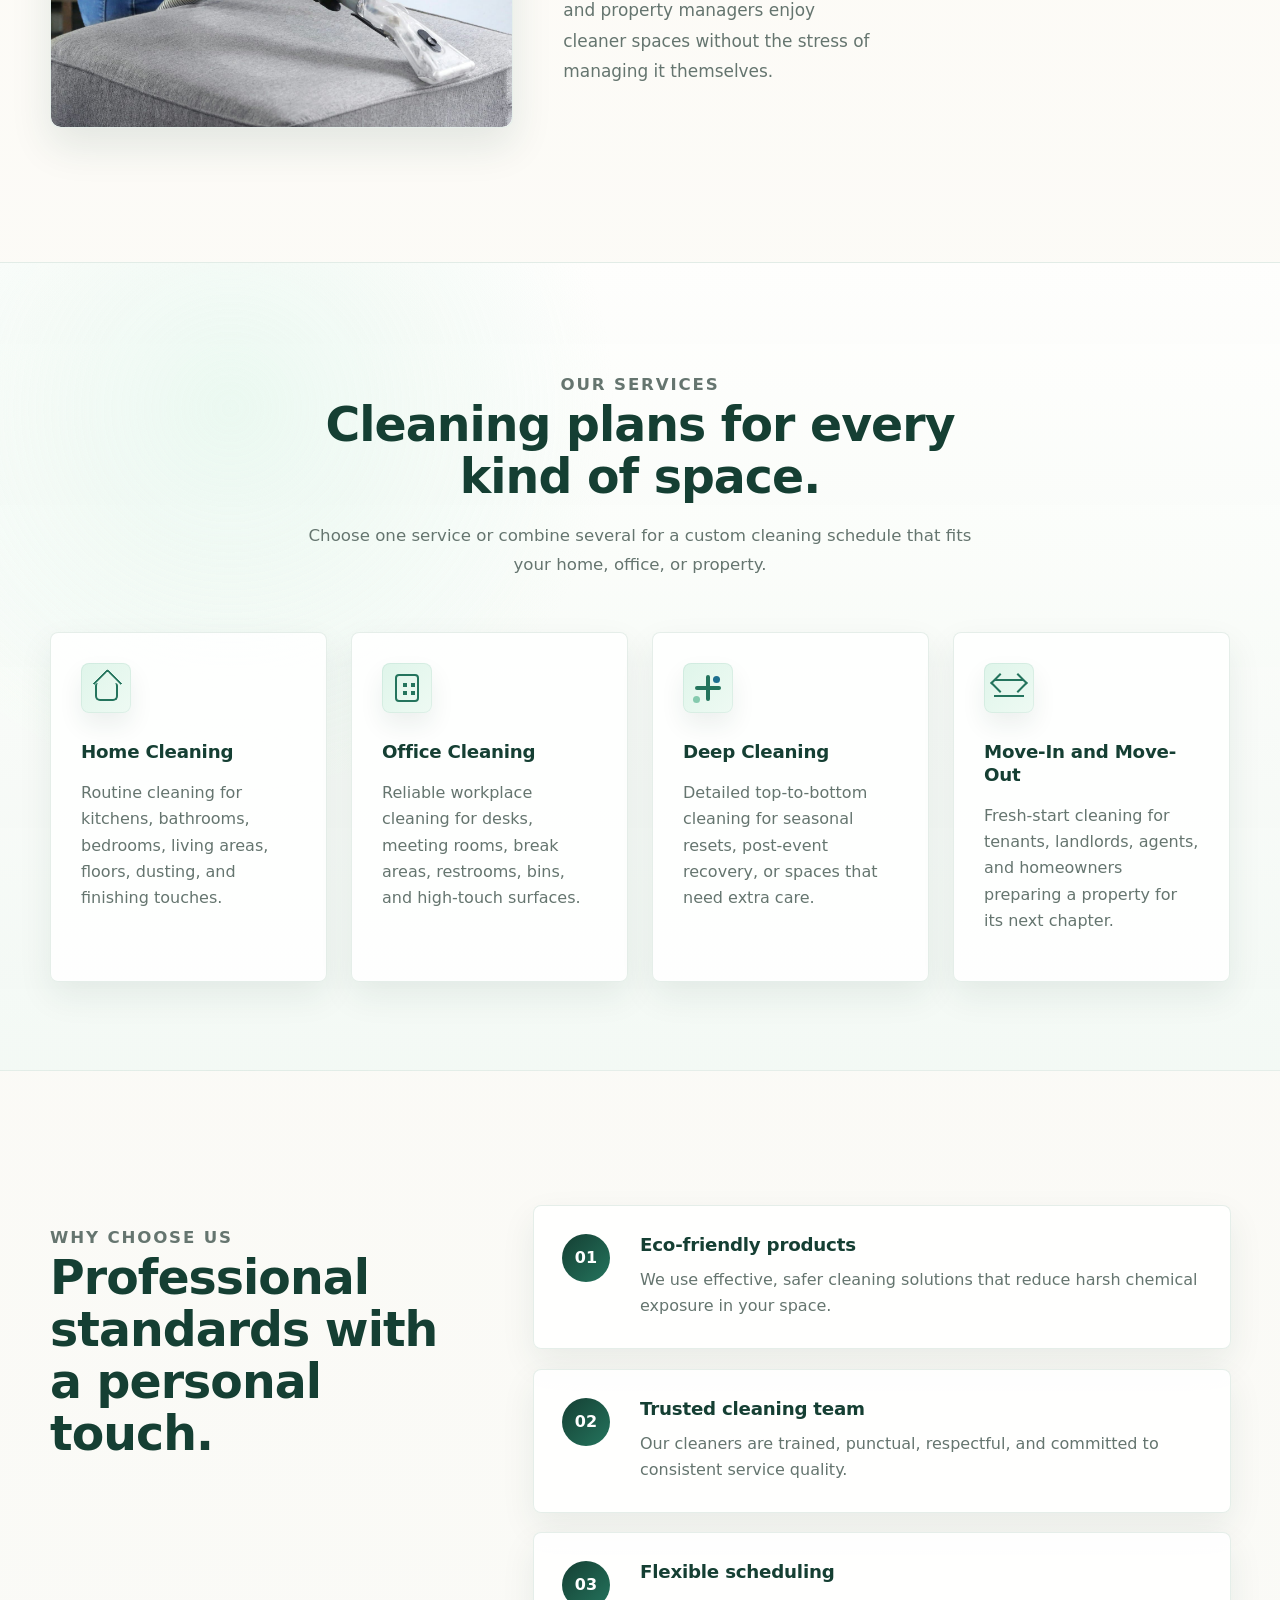
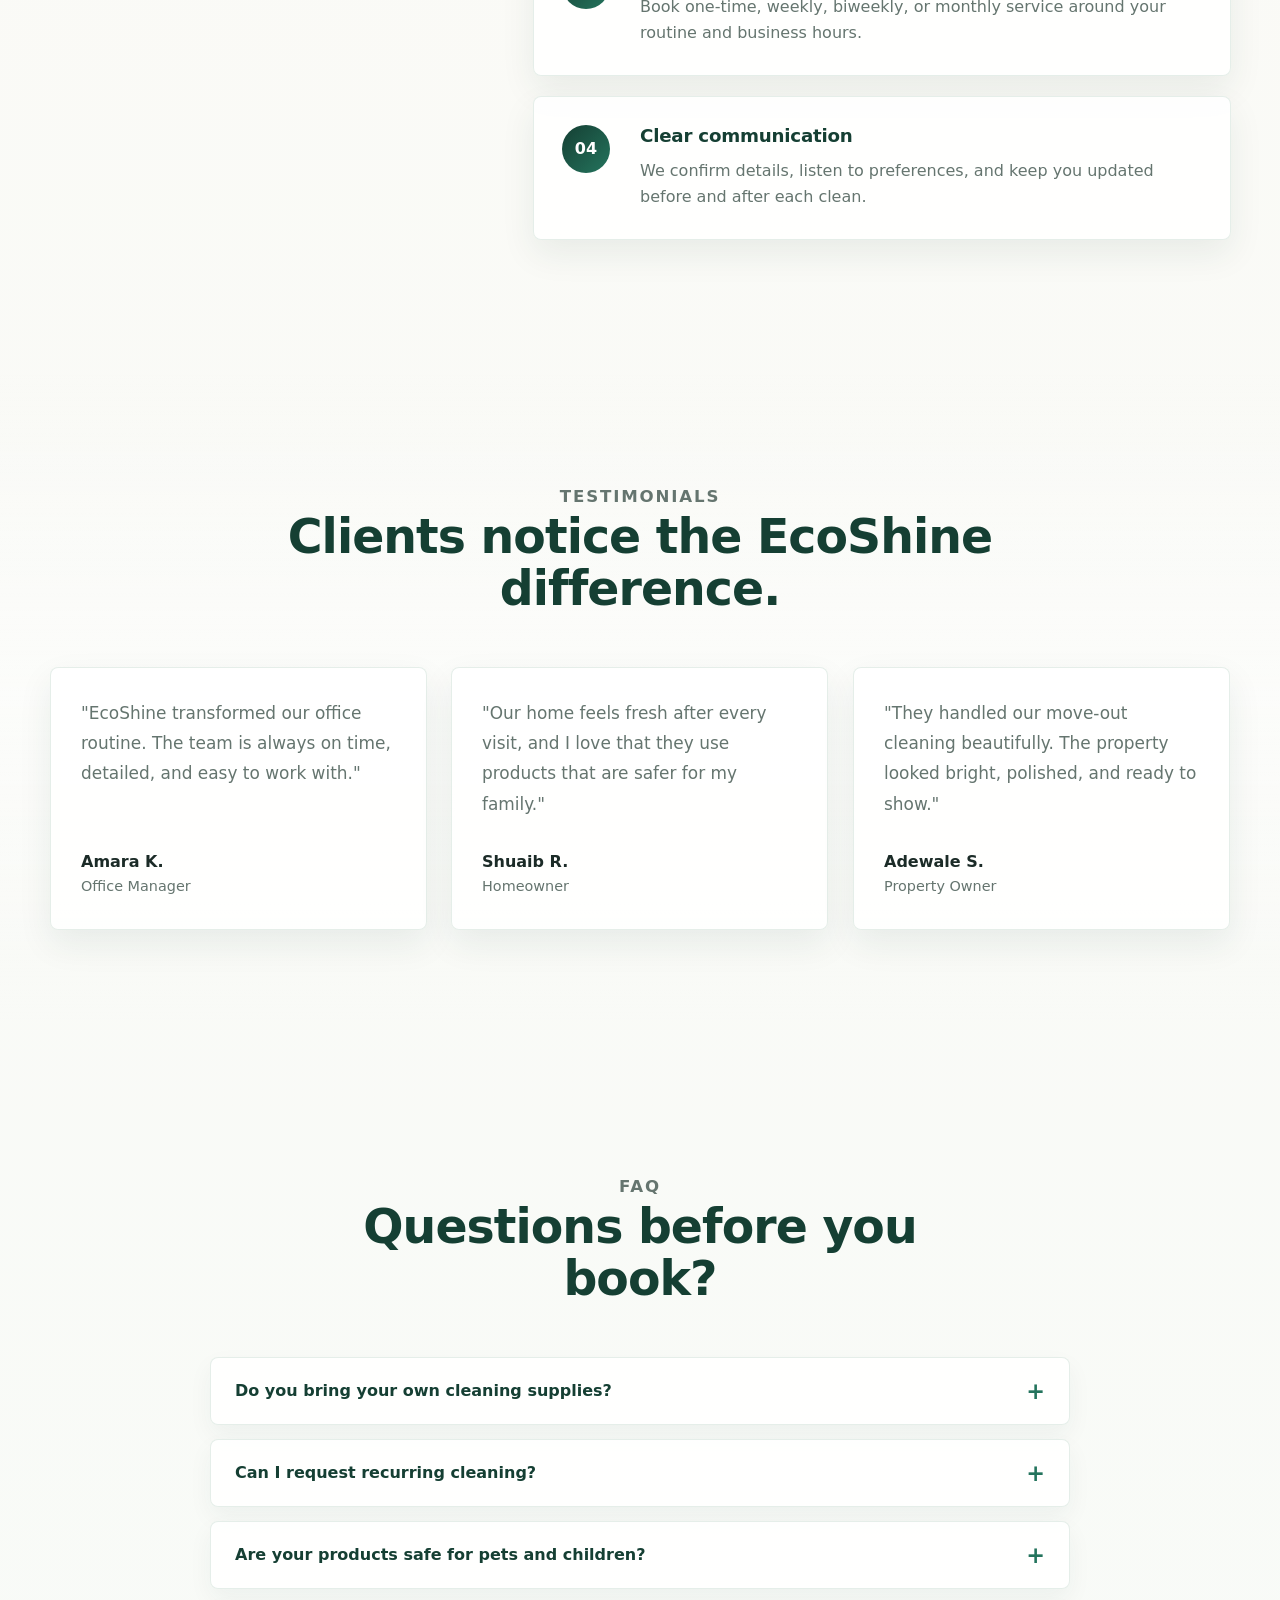
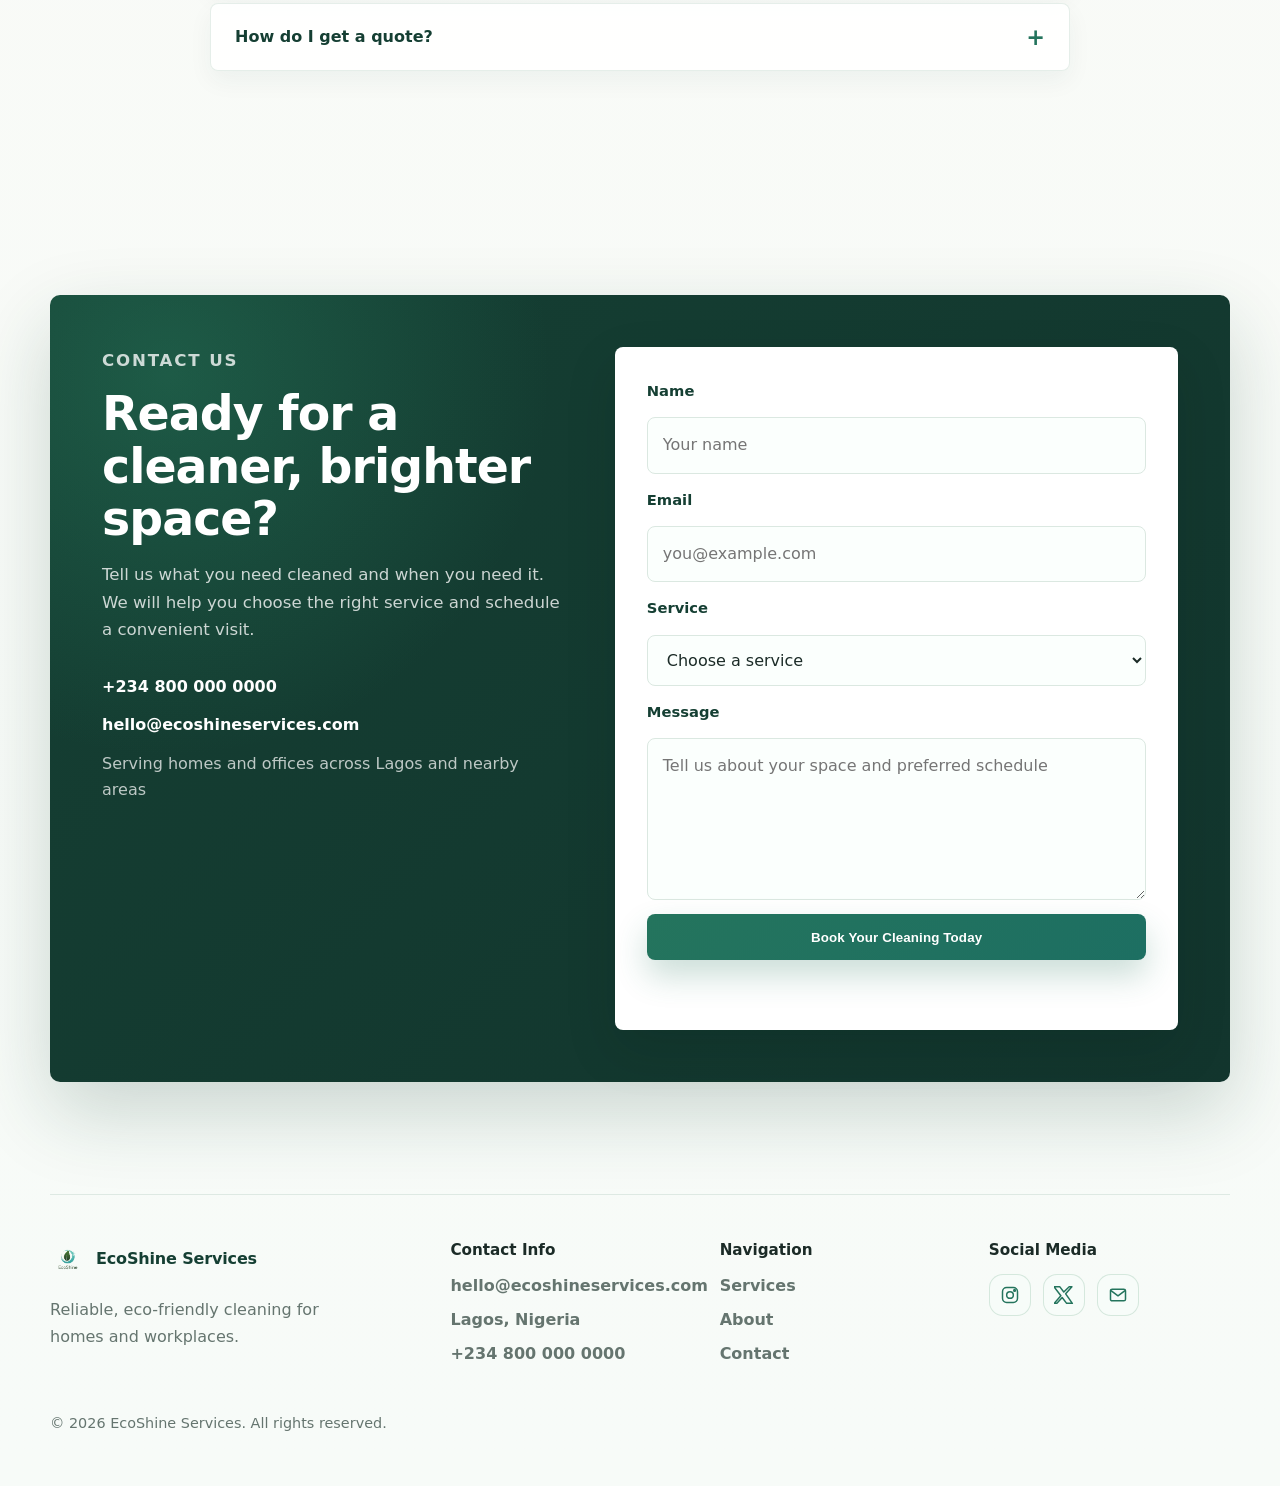
==== commit 40e4084c: "Branding logo updated" ====
--- a/index.html
+++ b/index.html
@@ -10,11 +10,8 @@
   <header class="site-header" id="top">
     <nav class="navbar" aria-label="Primary navigation">
       <a class="brand" href="#hero" aria-label="EcoShine Services home">
-        <span class="brand-mark" aria-hidden="true">
-          <span class="brand-leaf"></span>
-          <span class="brand-shine"></span>
-        </span>
-        <span>EcoShine Services</span>
+        <img src="images/ecoshine-logo.png" alt="EcoShine Services logo" class="brand-logo">
+        <span class="brand-text">EcoShine Services</span>
       </a>
 
       <button class="menu-toggle" type="button" aria-label="Open navigation menu" aria-expanded="false">
@@ -301,22 +298,58 @@
   </main>
 
   <footer class="footer">
-    <div>
-      <a class="brand" href="#hero">
-        <span class="brand-mark" aria-hidden="true">
-          <span class="brand-leaf"></span>
-          <span class="brand-shine"></span>
-        </span>
-        <span>EcoShine Services</span>
+    <div class="footer-brand">
+      <a class="brand footer-brand-logo" href="#hero" aria-label="EcoShine Services home">
+        <img src="images/ecoshine-logo.png" alt="EcoShine Services logo" class="brand-logo">
+        <span class="brand-text">EcoShine Services</span>
       </a>
       <p>Reliable, eco-friendly cleaning for homes and workplaces.</p>
     </div>
-    <div class="footer-links">
-      <a href="#about">About</a>
-      <a href="#services">Services</a>
-      <a href="#faq">FAQ</a>
-      <a href="#contact">Contact</a>
+
+    <div class="footer-columns">
+      <div class="footer-column">
+        <h3>Contact Info</h3>
+        <ul class="footer-links">
+          <li><a href="mailto:hello@ecoshineservices.com">hello@ecoshineservices.com</a></li>
+          <li><span>Lagos, Nigeria</span></li>
+          <li><a href="tel:+2348000000000">+234 800 000 0000</a></li>
+        </ul>
+      </div>
+
+      <div class="footer-column">
+        <h3>Navigation</h3>
+        <ul class="footer-links">
+          <li><a href="#services">Services</a></li>
+          <li><a href="#about">About</a></li>
+          <li><a href="#contact">Contact</a></li>
+        </ul>
+      </div>
+
+      <div class="footer-column">
+        <h3>Social Media</h3>
+        <div class="footer-social-links" aria-label="EcoShine social links">
+          <a href="https://www.instagram.com/" target="_blank" rel="noopener" aria-label="Instagram">
+            <svg viewBox="0 0 24 24" aria-hidden="true">
+              <rect x="3" y="3" width="18" height="18" rx="5"></rect>
+              <circle cx="12" cy="12" r="4"></circle>
+              <circle cx="17.5" cy="6.5" r="1"></circle>
+            </svg>
+          </a>
+          <a href="https://x.com/" target="_blank" rel="noopener" aria-label="X (Twitter)" class="social-icon">
+          <svg viewBox="0 0 24 24" width="20" height="20" fill="currentColor" aria-hidden="true">
+            <path d="M18.244 2H21.5l-7.5 8.57L22 22h-6.828l-5.35-6.998L3.5 22H.244l8.027-9.18L0 2h6.828l4.9 6.49L18.244 2z"/>
+          </svg>
+          </a>
+          <a href="mailto:hello@ecoshineservices.com" aria-label="Email EcoShine">
+            <svg viewBox="0 0 24 24" aria-hidden="true">
+              <rect x="3" y="5" width="18" height="14" rx="2"></rect>
+              <path d="M4 7l8 6 8-6"></path>
+            </svg>
+          </a>
+        </div>
+      </div>
     </div>
+
     <p class="copyright">&copy; 2026 EcoShine Services. All rights reserved.</p>
   </footer>
 
--- a/style.css
+++ b/style.css
@@ -53,9 +53,10 @@
 .site-header {
   position: sticky;
   top: 0;
-  z-index: 20;
-  background: rgba(251, 250, 246, 0.9);
+  z-index: 100;
+  background: rgba(251, 250, 246, 0.96);
   border-bottom: 1px solid rgba(219, 232, 225, 0.9);
+  box-shadow: 0 8px 24px rgba(21, 63, 51, 0.06);
   backdrop-filter: blur(16px);
 }
 
@@ -79,79 +80,17 @@
   letter-spacing: -0.01em;
 }
 
-.brand-mark {
-  position: relative;
-  width: 40px;
-  height: 40px;
-  flex: 0 0 40px;
+.brand-logo {
+  display: block;
+  width: auto;
+  height: 42px;
+  max-width: 120px;
+  object-fit: contain;
+  flex: 0 0 auto;
+}
+
+.brand-text {
   display: inline-block;
-  border-radius: 12px;
-  background:
-    radial-gradient(circle at 72% 28%, rgba(255, 255, 255, 0.95) 0 6%, transparent 7%),
-    linear-gradient(135deg, var(--green-700), var(--blue));
-  box-shadow: 0 12px 26px rgba(36, 116, 93, 0.22);
-  overflow: hidden;
-}
-
-.brand-mark::before {
-  content: "";
-  position: absolute;
-  inset: 7px;
-  border: 1px solid rgba(255, 255, 255, 0.22);
-  border-radius: 9px;
-}
-
-.brand-leaf {
-  position: absolute;
-  left: 10px;
-  bottom: 9px;
-  width: 19px;
-  height: 24px;
-  border-radius: 20px 20px 20px 3px;
-  background: linear-gradient(135deg, #ffffff, #dff5ea);
-  transform: rotate(-34deg);
-  box-shadow: 0 5px 12px rgba(21, 63, 51, 0.16);
-}
-
-.brand-leaf::after {
-  content: "";
-  position: absolute;
-  left: 9px;
-  top: 4px;
-  width: 2px;
-  height: 18px;
-  border-radius: 999px;
-  background: rgba(36, 116, 93, 0.46);
-  transform: rotate(8deg);
-}
-
-.brand-shine {
-  position: absolute;
-  right: 8px;
-  top: 8px;
-  width: 11px;
-  height: 11px;
-}
-
-.brand-shine::before,
-.brand-shine::after {
-  content: "";
-  position: absolute;
-  left: 50%;
-  top: 50%;
-  border-radius: 999px;
-  background: var(--white);
-  transform: translate(-50%, -50%);
-}
-
-.brand-shine::before {
-  width: 2px;
-  height: 11px;
-}
-
-.brand-shine::after {
-  width: 11px;
-  height: 2px;
 }
 
 .nav-links {
@@ -281,6 +220,7 @@
   width: min(1180px, calc(100% - 32px));
   margin: 0 auto;
   padding: clamp(88px, 10vw, 112px) 0;
+  scroll-margin-top: 92px;
 }
 
 .section > * {
@@ -1124,26 +1064,57 @@
   margin: 0 auto;
   padding: 46px 0 50px;
   display: grid;
-  grid-template-columns: 1fr auto;
-  gap: 24px;
-  align-items: center;
+  grid-template-columns: minmax(220px, 0.8fr) minmax(0, 1.8fr);
+  gap: 34px 54px;
+  align-items: start;
   border-top: 1px solid rgba(219, 232, 225, 0.88);
+}
+
+.footer-brand {
+  max-width: 320px;
+}
+
+.footer-brand-logo img {
+  height: 36px;
+  max-width: 104px;
 }
 
 .footer p {
   margin: 12px 0 0;
 }
 
+.footer-columns {
+  display: grid;
+  grid-template-columns: repeat(3, minmax(130px, 1fr));
+  gap: 28px;
+}
+
+.footer-column h3 {
+  margin: 0 0 14px;
+  color: var(--deep);
+  font-size: 0.95rem;
+  letter-spacing: 0;
+}
+
 .footer-links {
-  display: flex;
-  flex-wrap: wrap;
-  gap: 18px;
+  display: grid;
+  gap: 10px;
+  margin: 0;
+  padding: 0;
+  list-style: none;
   color: var(--muted);
-  font-weight: 700;
+  font-weight: 600;
+  line-height: 1.5;
 }
 
 .footer-links a {
+  display: inline-flex;
+  color: inherit;
   transition: color 0.2s ease, transform 0.2s ease;
+}
+
+.footer-links span {
+  color: var(--muted);
 }
 
 .footer-links a:hover,
@@ -1152,8 +1123,47 @@
   transform: translateY(-1px);
 }
 
+.footer-social-links {
+  display: flex;
+  flex-wrap: wrap;
+  gap: 12px;
+  align-items: center;
+}
+
+.footer-social-links a {
+  display: inline-flex;
+  align-items: center;
+  justify-content: center;
+  width: 42px;
+  height: 42px;
+  color: var(--green-700);
+  border: 1px solid rgba(38, 122, 74, 0.16);
+  border-radius: 14px;
+  background: rgba(247, 252, 249, 0.9);
+  transition: color 0.2s ease, border-color 0.2s ease, background 0.2s ease, transform 0.2s ease;
+}
+
+.footer-social-links a:hover,
+.footer-social-links a:focus {
+  color: var(--deep);
+  border-color: rgba(38, 122, 74, 0.32);
+  background: var(--mint);
+  transform: translateY(-2px) scale(1.04);
+}
+
+.footer-social-links svg {
+  width: 20px;
+  height: 20px;
+  fill: none;
+  stroke: currentColor;
+  stroke-width: 1.8;
+  stroke-linecap: round;
+  stroke-linejoin: round;
+}
+
 .copyright {
   grid-column: 1 / -1;
+  margin-top: 4px;
   font-size: 0.9rem;
 }
 
@@ -1283,6 +1293,12 @@
 
   .footer {
     grid-template-columns: 1fr;
+    gap: 30px;
+  }
+
+  .footer-columns {
+    grid-template-columns: 1fr;
+    gap: 24px;
   }
 }
 
@@ -1297,23 +1313,14 @@
     font-size: 0.95rem;
   }
 
-  .brand-mark {
-    width: 36px;
-    height: 36px;
-    flex-basis: 36px;
-    border-radius: 10px;
-  }
-
-  .brand-leaf {
-    left: 9px;
-    bottom: 8px;
-    width: 17px;
-    height: 22px;
-  }
-
-  .brand-shine {
-    right: 7px;
-    top: 7px;
+  .site-header .brand-logo {
+    height: 34px;
+    max-width: 96px;
+  }
+
+  .footer-brand-logo img {
+    height: 32px;
+    max-width: 90px;
   }
 
   .hero-actions .btn {
